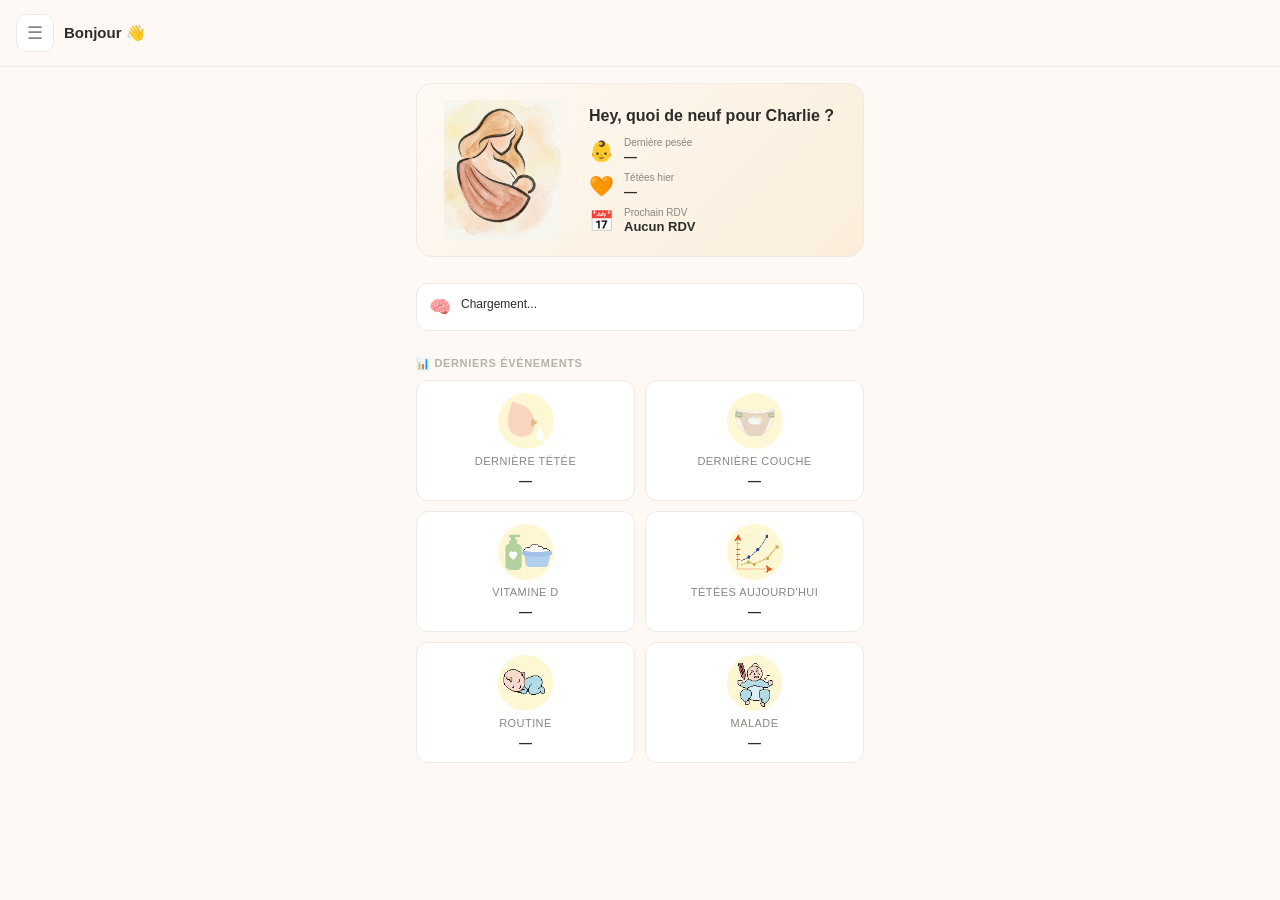
==== index.html @ cfc2ee83 "Initial commit" ====
<!DOCTYPE html>
<html lang="fr">
<head>
<meta charset="UTF-8">
<meta name="viewport" content="width=device-width, initial-scale=1.0, viewport-fit=cover">
<meta name="apple-mobile-web-app-capable" content="yes">
<meta name="mobile-web-app-capable" content="yes">
<meta name="theme-color" content="#FFF9F5">
<link rel="manifest" href="manifest.json">
<title>Charlie</title>
<style>
* { box-sizing: border-box; margin: 0; padding: 0; -webkit-tap-highlight-color: transparent; }
body { font-family: -apple-system, BlinkMacSystemFont, "Segoe UI", sans-serif; background: #FFF9F5; min-height: 100vh; }

/* ── SYNC BANNER ── */
.sync-banner {
  display: none; align-items: center; justify-content: center; gap: 8px;
  padding: 8px 16px; font-size: 12px; font-weight: 500;
  background: #EBF5E6; color: #2D5E1E; border-bottom: 1px solid #C5E0BC;
}
.sync-banner.show { display: flex; }
.sync-banner.error { background: #FEF0E6; color: #7D3A08; border-color: #F4A261; }
.sync-dot { width: 8px; height: 8px; border-radius: 50%; background: #5DCAA5; }
.sync-dot.error { background: #F4A261; }
@keyframes pulse { 0%,100%{opacity:1} 50%{opacity:.4} }
.sync-dot.syncing { animation: pulse 1s infinite; }

/* ── LAYOUT ── */
.app-shell { display: flex; min-height: 100vh; position: relative; }
.overlay { display: none; position: fixed; inset: 0; background: rgba(0,0,0,0.22); z-index: 40; }
.overlay.open { display: block; }

/* ── SIDEBAR ── */
.sidebar {
  position: fixed; top: 0; left: 0; bottom: 0; width: 220px;
  background: #fff; border-right: 1px solid #EDE9E3;
  z-index: 50; transform: translateX(-100%);
  transition: transform 0.26s cubic-bezier(.4,0,.2,1);
  display: flex; flex-direction: column;
}
.sidebar.open { transform: translateX(0); }
.sidebar-header { padding: 28px 18px 18px; border-bottom: 1px solid #EDE9E3; }
.baby-row { display: flex; align-items: center; gap: 12px; }
.baby-avatar { width: 46px; height: 46px; border-radius: 50%; overflow: hidden; background: #FAEEDA; flex-shrink: 0; }
.baby-avatar img { width: 100%; height: 100%; object-fit: cover; }
.baby-name { font-size: 17px; font-weight: 700; color: #2C2C2A; }
.baby-age  { font-size: 12px; color: #888780; margin-top: 2px; }
.nav-list { list-style: none; padding: 12px 8px; flex: 1; display: flex; flex-direction: column; gap: 2px; }
.nav-item {
  display: flex; align-items: center; gap: 10px;
  padding: 10px 12px; border-radius: 10px; cursor: pointer;
  font-size: 14px; color: #888780; transition: background 0.15s; user-select: none;
}
.nav-item:hover { background: #FFF4EE; }
.nav-item.active { background: #FAEEDA; color: #633806; font-weight: 600; }
.sidebar-footer { padding: 12px 8px; border-top: 1px solid #EDE9E3; }

/* ── MAIN ── */
.main { flex: 1; display: flex; flex-direction: column; min-width: 0; }
.topbar {
  display: flex; align-items: center; gap: 10px; padding: 14px 16px;
  background: #FFF9F5; border-bottom: 1px solid #EDE9E3;
  position: sticky; top: 0; z-index: 10;
}
.menu-btn {
  width: 38px; height: 38px; border-radius: 10px; border: 1px solid #EDE9E3;
  background: #fff; display: flex; align-items: center; justify-content: center;
  cursor: pointer; font-size: 18px; color: #888780; flex-shrink: 0;
}
.topbar-title { font-size: 15px; font-weight: 600; color: #2C2C2A; }
.topbar-right { margin-left: auto; font-size: 12px; color: #888780; }

/* ── PAGES ── */
.page { display: none; }
.page.active { display: block; }
.module-content { padding: 16px; max-width: 480px; margin: 0 auto; display: flex; flex-direction: column; gap: 14px; }

/* ── ACCUEIL ── */
.home-hero {
  background: #fff; border: 1px solid #EDE9E3; border-radius: 20px;
  overflow: hidden; height: 180px; position: relative;
}
.home-hero img { width: 100%; height: 100%; object-fit: cover; object-position: top; }
.hero-overlay {
  position: absolute; inset: 0;
  background: linear-gradient(to top, rgba(255,249,245,0.85) 0%, transparent 60%);
  display: flex; align-items: flex-end; padding: 16px;
}
.hero-text h2 { font-size: 18px; font-weight: 700; color: #2C2C2A; }
.hero-text p  { font-size: 12px; color: #888780; margin-top: 2px; }
.section-label { font-size: 11px; font-weight: 600; text-transform: uppercase; letter-spacing: 0.06em; color: #B4B2A9; margin-bottom: 10px; }
.quick-grid { display: grid; grid-template-columns: repeat(2,1fr); gap: 10px; }
.quick-card {
  background: #fff; border: 1px solid #EDE9E3; border-radius: 14px;
  padding: 14px 12px; cursor: pointer; transition: background 0.15s;
  display: flex; align-items: center; gap: 10px;
}
.quick-card:hover { background: #FFF4EE; }
.qc-icon { font-size: 28px; flex-shrink: 0; }
.qc-label { font-size: 11px; color: #888780; }
.qc-value { font-size: 14px; font-weight: 600; color: #2C2C2A; margin-top: 2px; }
.action-grid { display: grid; grid-template-columns: repeat(2,1fr); gap: 10px; }
.action-btn {
  background: #fff; border: 1px solid #EDE9E3; border-radius: 14px;
  padding: 16px 12px; display: flex; flex-direction: column; align-items: center;
  gap: 8px; cursor: pointer; transition: background 0.15s; font-size: 28px;
}
.action-btn:hover { background: #FFF4EE; }
.action-btn span { font-size: 13px; font-weight: 600; color: #2C2C2A; }

/* ── ACCUEIL / HOME HERO V2 ── */
.home-hero-v2 {
  display: grid;
  grid-template-columns: 140px 1fr;
  gap: 16px;
  align-items: center;
  background: linear-gradient(135deg, #FFF9F5 0%, #FAEEDA 100%);
  border: 1px solid #EDE9E3;
  border-radius: 16px;
  padding: 16px;
  margin-bottom: 12px;
}
.hero-illustration {
  width: 140px;
  height: 140px;
  display: flex;
  align-items: center;
  justify-content: center;
}
.home-image {
  width: 100%;
  height: 100%;
  object-fit: contain;
}
.hero-content-v2 {
  display: flex;
  flex-direction: column;
  gap: 8px;
}
.hero-greeting-v2 {
  font-size: 16px;
  font-weight: 700;
  color: #2C2C2A;
  line-height: 1.2;
  margin-bottom: 4px;
}
.hero-info {
  display: flex;
  gap: 10px;
  align-items: flex-start;
}
.info-emoji {
  font-size: 20px;
  flex-shrink: 0;
  margin-top: 2px;
}
.info-text {
  display: flex;
  flex-direction: column;
  gap: 1px;
}
.info-label {
  font-size: 10px;
  color: #888780;
  font-weight: 500;
}
.info-value {
  font-size: 13px;
  font-weight: 600;
  color: #2C2C2A;
}

.dev-phrase {
  background: #fff;
  border: 1px solid #EDE9E3;
  border-radius: 12px;
  padding: 12px;
  margin-bottom: 12px;
  display: flex;
  gap: 10px;
}
.dev-emoji {
  font-size: 18px;
  flex-shrink: 0;
}
.dev-text {
  font-size: 12px;
  color: #2C2C2A;
  line-height: 1.4;
}

.last-events-section {
  margin-bottom: 8px;
}
.last-events-grid {
  display: grid;
  grid-template-columns: repeat(2, 1fr);
  gap: 10px;
  margin-top: 8px;
}
.event-card {
  background: #fff;
  border: 1px solid #EDE9E3;
  border-radius: 12px;
  padding: 12px;
  text-align: center;
  display: flex;
  flex-direction: column;
  gap: 6px;
  align-items: center;
  cursor: pointer;
  transition: all 0.2s;
}
.event-card:hover {
  background: #FFF4EE;
  border-color: #EF9F27;
  box-shadow: 0 2px 8px rgba(239, 159, 39, 0.15);
}
.event-card:active {
  transform: scale(0.98);
}
.event-icon-img {
  width: 56px;
  height: 56px;
  object-fit: contain;
}
.event-label {
  font-size: 11px;
  color: #888780;
  font-weight: 500;
  text-transform: uppercase;
  letter-spacing: 0.04em;
}
.event-value {
  font-size: 13px;
  font-weight: 600;
  color: #2C2C2A;
}

/* ── ACCUEIL / ANCIENS STYLES ── */
.breast-section {
  background: #fff; border: 1px solid #EDE9E3; border-radius: 16px;
  padding: 16px 10px; display: flex; align-items: center; gap: 4px;
}
.side-panel { flex: 1; display: flex; flex-direction: column; align-items: center; gap: 8px; }
.side-label { font-size: 11px; color: #888780; font-weight: 600; text-transform: uppercase; letter-spacing: 0.05em; }
.chrono-display { font-size: 26px; font-weight: 600; color: #2C2C2A; font-variant-numeric: tabular-nums; }
.chrono-display.running { color: #BA7517; }
.chrono-stats {
  font-size: 10px; color: #888780; text-align: center; margin-top: 4px; line-height: 1.4;
  min-height: 28px; display: flex; flex-direction: column; justify-content: center;
}
.stat-active { font-weight: 600; color: #2C2C2A; }
.stat-pauses { font-size: 9px; margin-top: 1px; }
.chrono-btn {
  width: 50px; height: 50px; border-radius: 50%; border: 1px solid #EDE9E3;
  background: #fff; display: flex; align-items: center; justify-content: center;
  cursor: pointer; transition: all 0.15s; font-size: 20px;
}
.chrono-btn:hover { background: #FFF4EE; }
.chrono-btn:active { transform: scale(0.93); }
.chrono-btn.running { background: #FAEEDA; border-color: #EF9F27; }
.chrono-btn.paused { background: #F5F4F2; border-color: #888780; }
.pause-btn {
  width: 38px; height: 38px; border-radius: 50%; border: 1px solid #EDE9E3;
  background: #fff; display: flex; align-items: center; justify-content: center;
  cursor: pointer; transition: all 0.15s; font-size: 16px; flex-shrink: 0;
}
.pause-btn:hover { background: #FFF4EE; }
.pause-btn:active { transform: scale(0.93); }
.pause-btn.paused { background: #F5F4F2; border-color: #888780; color: #888780; }
.last-feed { font-size: 11px; color: #888780; text-align: center; min-height: 15px; }
.breast-svg-wrap { flex-shrink: 0; width: 120px; height: 120px; }
.breast-svg-wrap svg { width: 120px; height: 120px; }

/* ── COUCHES ── */
.diaper-section {
  background: #fff; border: 1px solid #EDE9E3; border-radius: 16px;
  padding: 24px 16px; display: flex; align-items: center; justify-content: center;
  min-height: 180px; margin-bottom: 18px;
}
.diaper-img { 
  width: 140px; 
  height: 140px; 
  object-fit: contain; 
  transition: opacity 0.3s ease;
}
.diaper-img.changing { opacity: 0.6; }
.diaper-buttons { display: grid; grid-template-columns: repeat(3, 1fr); gap: 10px; margin-bottom: 14px; }
.diaper-btn {
  background: #fff; border: 1px solid #EDE9E3; border-radius: 14px;
  padding: 16px 12px; display: flex; flex-direction: column; align-items: center;
  gap: 8px; cursor: pointer; transition: all 0.2s; font-size: 28px; font-weight: 600;
}
.diaper-btn:hover { background: #FFF4EE; }
.diaper-btn:active { transform: scale(0.94); }
.diaper-btn span { font-size: 12px; font-weight: 500; color: #888780; display: block; }
.diaper-btn.active { background: #FAEEDA; border-color: #EF9F27; box-shadow: 0 2px 8px rgba(239, 159, 39, 0.2); }

.counters { 
  display: grid; grid-template-columns: repeat(3, 1fr); gap: 12px; margin-bottom: 20px;
}
.counter-card { 
  background: linear-gradient(135deg, #fff 0%, #FFF9F5 100%);
  border: 2px solid #EDE9E3; border-radius: 16px; 
  padding: 16px 10px; text-align: center; 
  transition: all 0.2s;
}
.counter-card:hover { border-color: #EF9F27; box-shadow: 0 4px 12px rgba(239, 159, 39, 0.1); }
.counter-icon-lg { font-size: 32px; margin-bottom: 8px; }
.counter-value { font-size: 32px; font-weight: 800; color: #2C2C2A; line-height: 1; }
.counter-label { font-size: 11px; color: #888780; margin-top: 6px; font-weight: 600; letter-spacing: 0.04em; }

.action-buttons { 
  display: grid; grid-template-columns: repeat(3, 1fr); gap: 14px; margin-bottom: 20px;
}
.action-btn-couche {
  background: #fff; border: 2px solid #EDE9E3; border-radius: 20px;
  padding: 24px 12px; display: flex; flex-direction: column; align-items: center;
  gap: 10px; cursor: pointer; transition: all 0.2s; user-select: none;
  box-shadow: 0 2px 8px rgba(0, 0, 0, 0.04);
}
.action-btn-couche:hover { 
  border-color: #EF9F27; 
  box-shadow: 0 8px 20px rgba(239, 159, 39, 0.15);
  transform: translateY(-2px);
}
.action-btn-couche:active { transform: scale(0.96); }
.couche-img { width: 56px; height: 56px; object-fit: contain; }
.btn-label { font-size: 14px; font-weight: 700; color: #2C2C2A; }
.btn-sub   { font-size: 10px; color: #888780; margin-top: 2px; }

@keyframes tapFlash { 0%{transform:scale(0.94)} 50%{transform:scale(1.04)} 100%{transform:scale(1)} }
.tapped { animation: tapFlash 0.25s ease; }

/* ── SOINS ── */
.shortcuts { display: flex; flex-direction: column; gap: 8px; }
.shortcut-card {
  background: #fff; border: 1px solid #EDE9E3; border-radius: 14px;
  padding: 14px 16px; display: flex; align-items: center; gap: 14px;
  transition: all 0.15s;
}
.shortcut-card:hover { background: #FFF9F5; }
.shortcut-card.vitd { border-left: 3px solid #F5CB5C; }
.shortcut-card.doli { border-left: 3px solid #F4A261; }
.shortcut-card.bain { border-left: 3px solid #74C2E1; }
.sc-icon { font-size: 26px; flex-shrink: 0; width: 36px; text-align: center; }
.sc-body { flex: 1; }
.sc-name   { font-size: 14px; font-weight: 600; color: #2C2C2A; }
.sc-detail { font-size: 12px; color: #888780; margin-top: 2px; }
.sc-last   { font-size: 11px; color: #B4B2A9; margin-top: 3px; }
.sc-action {
  padding: 8px 14px; border-radius: 8px; border: 1px solid #EDE9E3;
  font-size: 13px; font-weight: 600; cursor: pointer; white-space: nowrap; flex-shrink: 0;
}
.sc-action.vitd { background: #FEF9E7; border-color: #F5CB5C; color: #7D6008; }
.sc-action.doli { background: #FEF0E6; border-color: #F4A261; color: #7D3A08; }
.sc-action.bain { background: #E8F6FC; border-color: #74C2E1; color: #0A5873; }

/* ── DIAGRAMMES ── */
.period-selector { display: flex; gap: 6px; background: #F0EDE8; border-radius: 10px; padding: 4px; }
.period-btn {
  flex: 1; padding: 7px; border-radius: 7px; border: none;
  background: transparent; font-size: 12px; font-weight: 500; color: #888780; cursor: pointer;
}
.period-btn.active { background: #fff; color: #2C2C2A; font-weight: 600; box-shadow: 0 1px 3px rgba(0,0,0,0.08); }
.chart-card { background: #fff; border: 1px solid #EDE9E3; border-radius: 16px; padding: 16px; display: flex; flex-direction: column; gap: 12px; }
.chart-header { display: flex; align-items: center; justify-content: space-between; }
.chart-title  { font-size: 14px; font-weight: 600; color: #2C2C2A; }
.chart-legend { display: flex; gap: 10px; }
.legend-item  { display: flex; align-items: center; gap: 4px; font-size: 11px; color: #888780; }
.legend-dot   { width: 8px; height: 8px; border-radius: 50%; }
.chart-stats  { display: flex; gap: 10px; flex-wrap: wrap; }
.stat-pill { background: #F5F4F2; border-radius: 8px; padding: 6px 10px; font-size: 11px; color: #888780; display: flex; flex-direction: column; align-items: center; }
.stat-pill strong { font-size: 16px; font-weight: 700; color: #2C2C2A; line-height: 1.2; }
.chart-svg-wrap { width: 100%; overflow: hidden; border-radius: 8px; }
.chart-svg-wrap svg { width: 100%; display: block; }
.weight-form { display: flex; gap: 8px; align-items: flex-end; padding-top: 4px; border-top: 1px solid #EDE9E3; }
.wf-group { display: flex; flex-direction: column; gap: 3px; flex: 1; }
.wf-group label { font-size: 11px; color: #888780; font-weight: 500; }
.empty-chart { text-align: center; padding: 30px 20px; color: #B4B2A9; font-size: 13px; }

/* ── FORMULAIRES COMMUNS ── */
.save-row { display: flex; gap: 8px; }
.btn-save {
  flex: 1; padding: 13px; border-radius: 10px; border: 1px solid #EF9F27;
  background: #FAEEDA; color: #633806; font-size: 14px; font-weight: 600; cursor: pointer;
}
.btn-save:hover { background: #FAC775; }
.btn-save:disabled { background: #F5F4F2; border-color: #EDE9E3; color: #B4B2A9; cursor: default; }
.btn-secondary {
  padding: 13px 15px; border-radius: 10px; border: 1px solid #EDE9E3;
  background: #fff; color: #888780; font-size: 13px; cursor: pointer; white-space: nowrap;
}
.btn-secondary:hover { background: #FFF4EE; }
.btn-save {
  padding: 13px 15px; border-radius: 10px; border: none;
  background: #EF9F27; color: #fff; font-size: 13px; font-weight: 600; cursor: pointer; white-space: nowrap;
}
.btn-save:hover { background: #BA7517; }
.save-row { display: flex; gap: 10px; }
.save-row .btn-save { flex: 1; }
.manual-form { background: #fff; border: 1px solid #EDE9E3; border-radius: 14px; padding: 14px; display: none; flex-direction: column; gap: 12px; }
.manual-form.open { display: flex; }
.form-title { font-size: 13px; font-weight: 600; color: #444441; }
.form-label { font-size: 11px; color: #888780; margin-bottom: 3px; font-weight: 500; }
.form-row   { display: grid; grid-template-columns: 1fr 1fr; gap: 8px; }
.form-group { display: flex; flex-direction: column; }
input[type="text"], input[type="time"], input[type="number"], input[type="date"], select {
  padding: 9px 10px; border-radius: 8px; border: 1px solid #EDE9E3;
  font-size: 14px; background: #fff; color: #2C2C2A; width: 100%;
}
.btn-add {
  padding: 10px 14px; border-radius: 8px; border: 1px solid #EF9F27;
  background: #FAEEDA; color: #633806; font-size: 13px; font-weight: 600;
  cursor: pointer; display: flex; align-items: center; justify-content: center;
}
.btn-add:hover { background: #FAC775; }
.btn-add-green {
  padding: 10px 14px; border-radius: 8px; border: 1px solid #7EB86A;
  background: #EBF5E6; color: #2D5E1E; font-size: 13px; font-weight: 600;
  cursor: pointer; white-space: nowrap;
}
.btn-add-green:hover { background: #D4EDCC; }
.btn-dashed {
  padding: 13px; border-radius: 10px; border: 1px dashed #C8C5BC;
  background: transparent; color: #888780; font-size: 13px; cursor: pointer;
  text-align: center; width: 100%;
}
.btn-dashed:hover { background: #fff; }
.type-toggle { display: flex; gap: 0; background: #F0EDE8; border-radius: 9px; padding: 3px; }
.type-btn {
  flex: 1; padding: 8px; border-radius: 7px; border: none;
  background: transparent; font-size: 13px; font-weight: 500; color: #888780; cursor: pointer;
}
.type-btn.active { background: #fff; color: #2C2C2A; font-weight: 600; box-shadow: 0 1px 3px rgba(0,0,0,0.08); }
.fields-tetee, .fields-biberon { display: flex; flex-direction: column; gap: 10px; }
.fields-biberon { display: none; }
.fields-biberon.open { display: flex; }
.fields-tetee.open { display: flex; }
.type-pills { display: flex; gap: 6px; flex-wrap: wrap; }
.pill { padding: 6px 12px; border-radius: 20px; border: 1px solid #EDE9E3; font-size: 12px; font-weight: 500; color: #888780; cursor: pointer; background: #fff; }
.pill.selected { background: #FAEEDA; border-color: #EF9F27; color: #633806; }
.history-list { display: flex; flex-direction: column; gap: 6px; }
.history-item { background: #fff; border: 1px solid #EDE9E3; border-radius: 10px; padding: 10px 12px; display: flex; align-items: center; gap: 10px; }
.hi-dot  { width: 10px; height: 10px; border-radius: 50%; flex-shrink: 0; }
.hi-body { flex: 1; }
.hi-times    { font-size: 13px; font-weight: 600; color: #2C2C2A; }
.hi-meta     { font-size: 11px; color: #888780; margin-top: 2px; }
.hi-duration { font-size: 13px; font-weight: 500; color: #888780; white-space: nowrap; }
.hi-delete   { background: none; border: none; cursor: pointer; padding: 4px; color: #B4B2A9; font-size: 16px; }
.hi-delete:hover { color: #E24B4A; }
.hi-edit     { background: none; border: none; cursor: pointer; padding: 4px; color: #B4B2A9; font-size: 15px; }
.hi-edit:hover { color: #EF9F27; }
.badge { font-size: 10px; padding: 1px 5px; border-radius: 4px; margin-left: 4px; font-weight: 400; }
.badge-manuel  { background: #F1EFE8; color: #888780; }
.badge-biberon { background: #E8F0FC; color: #1A4E8A; }
.empty-state { text-align: center; padding: 24px; color: #B4B2A9; font-size: 13px; }

/* ── ROUTINE ── */
.routine-header-img { display: flex; justify-content: center; margin-bottom: 2px; }
.routine-header-img img { width: 100px; height: 100px; object-fit: contain; }
.routine-status-text { font-size: 14px; font-weight: 600; color: #2C2C2A; }
.routine-yesterday-line { font-size: 13px; color: #444441; }

/* ── TOAST ── */
.toast {
  position: fixed; bottom: 24px; left: 50%; transform: translateX(-50%) translateY(80px);
  background: #2C2C2A; color: #fff; padding: 10px 20px; border-radius: 20px;
  font-size: 14px; font-weight: 500; transition: transform 0.3s ease;
  pointer-events: none; white-space: nowrap; z-index: 200;
}
.toast.show { transform: translateX(-50%) translateY(0); }
</style>
</head>
<body>

<!-- Bandeau sync -->
<div class="sync-banner" id="sync-banner">
  <div class="sync-dot" id="sync-dot"></div>
  <span id="sync-text">Synchronisation…</span>
</div>

<div class="app-shell">
  <div class="overlay" id="overlay" onclick="closeMenu()"></div>

  <!-- SIDEBAR -->
  <nav class="sidebar" id="sidebar">
    <div class="sidebar-header">
      <div class="baby-row">
        <div class="baby-avatar">
          <img src="[data-uri]" alt="Charlie">
        </div>
        <div>
          <div class="baby-name" id="baby-name-display">Charlie</div>
          <div class="baby-age"  id="baby-age">3 semaines</div>
        </div>
      </div>
    </div>
    <ul class="nav-list">
      <li class="nav-item active" onclick="navigate('home',this)"        data-page="home">        🏠 Accueil</li>
      <li class="nav-item"        onclick="navigate('tetees',this)"      data-page="tetees">      🤱 Tétées</li>
      <li class="nav-item"        onclick="navigate('couches',this)"     data-page="couches">     🩹 Couches</li>
      <li class="nav-item"        onclick="navigate('soins',this)"       data-page="soins">       💊 Soins</li>
      <li class="nav-item"        onclick="navigate('routine',this)"     data-page="routine">     😴 Routine</li>
      <li class="nav-item"        onclick="navigate('malade',this)"      data-page="malade">      🤒 Malade</li>
      <li class="nav-item"        onclick="navigate('diagrammes',this)"  data-page="diagrammes">  📊 Diagrammes</li>
    </ul>
    <div class="sidebar-footer">
      <div class="nav-item" onclick="navigate('reglages',this)" data-page="reglages">⚙️ Réglages</div>
    </div>
  </nav>

  <!-- MAIN -->
  <div class="main">
    <div class="topbar">
      <div class="menu-btn" onclick="toggleMenu()">☰</div>
      <div class="topbar-title" id="topbar-title">Bonjour 👋</div>
      <div class="topbar-right" id="topbar-date"></div>
    </div>

    <!-- ACCUEIL -->
    <div class="page active" id="page-home">
      <div class="module-content">
        
        <!-- HOME HERO - DEUX COLONNES -->
        <div class="home-hero-v2">
          <!-- COLONNE GAUCHE : ILLUSTRATION -->
          <div class="hero-illustration">
            <img src="./images/home.png" alt="Charlie" class="home-image">
          </div>

          <!-- COLONNE DROITE : INFOS -->
          <div class="hero-content-v2">
            <div class="hero-greeting-v2">Hey, quoi de neuf pour Charlie ?</div>
            
            <!-- Dernière pesée -->
            <div class="hero-info">
              <span class="info-emoji">👶</span>
              <div class="info-text">
                <div class="info-label">Dernière pesée</div>
                <div class="info-value" id="home-last-weight">—</div>
              </div>
            </div>

            <!-- Tétées hier -->
            <div class="hero-info">
              <span class="info-emoji">🧡</span>
              <div class="info-text">
                <div class="info-label">Tétées hier</div>
                <div class="info-value" id="home-tetees-hier">—</div>
              </div>
            </div>

            <!-- Prochain RDV -->
            <div class="hero-info">
              <span class="info-emoji">📅</span>
              <div class="info-text">
                <div class="info-label">Prochain RDV</div>
                <div class="info-value" id="home-next-rdv">Aucun RDV</div>
              </div>
            </div>
          </div>
        </div>

        <!-- PHRASE DÉVELOPPEMENT -->
        <div class="dev-phrase">
          <span class="dev-emoji">🧠</span>
          <div class="dev-text" id="home-dev-phrase">Chargement...</div>
        </div>

        <!-- DERNIERS ÉVÉNEMENTS (6 cartes) -->
        <div class="last-events-section">
          <div class="section-label">📊 Derniers événements</div>
          <div class="last-events-grid">
            <div class="event-card" onclick="navigate('tetees',this)">
              <img src="./images/tetee.png" alt="Tétée" class="event-icon-img">
              <div class="event-label">Dernière tétée</div>
              <div class="event-value" id="home-last-tetee">—</div>
            </div>
            <div class="event-card" onclick="navigate('couches',this)">
              <img src="./images/couche.png" alt="Couche" class="event-icon-img">
              <div class="event-label">Dernière couche</div>
              <div class="event-value" id="home-last-couche">—</div>
            </div>
            <div class="event-card" onclick="navigate('soins',this)">
              <img src="./images/soins.png" alt="Soins" class="event-icon-img">
              <div class="event-label">Vitamine D</div>
              <div class="event-value" id="home-last-vitd">—</div>
            </div>
            <div class="event-card" onclick="navigate('diagrammes',this)">
              <img src="./images/diagrammes.png" alt="Stats" class="event-icon-img">
              <div class="event-label">Tétées aujourd'hui</div>
              <div class="event-value" id="home-count-tetee">—</div>
            </div>
            <div class="event-card" onclick="navigate('routine',this)">
              <img src="./images/dodo.png" alt="Routine" class="event-icon-img">
              <div class="event-label">Routine</div>
              <div class="event-value" id="home-routine-status">—</div>
            </div>
            <div class="event-card" onclick="navigate('malade',this)">
              <img src="./images/malade.png" alt="Malade" class="event-icon-img">
              <div class="event-label">Malade</div>
              <div class="event-value" id="home-malade-status">—</div>
            </div>
          </div>
        </div>

      </div>
    </div>

    <!-- TÉTÉES -->
    <div class="page" id="page-tetees">
      <div class="module-content">
        <div class="breast-section">
          <div class="side-panel">
            <div class="side-label">Gauche</div>
            <div class="chrono-display" id="display-g">00:00</div>
            <div class="chrono-stats" id="stats-g">
              <div class="stat-active" id="active-g">00:00</div>
              <div class="stat-pauses" id="pauses-g"></div>
            </div>
            <div style="display: flex; gap: 6px; align-items: center;">
              <button class="chrono-btn" id="btn-g" onclick="toggleChrono('g')"><span id="icon-g">▶</span></button>
            </div>
            <div class="last-feed" id="last-g">—</div>
          </div>
          <div class="breast-svg-wrap">
            <svg xmlns="http://www.w3.org/2000/svg" viewBox="0 0 612 612" aria-hidden="true">
              <g id="sein-g">
                <path id="sg-body"   d="M279.04,109.63c15.71,27.4,31.22,61.2,17.63,92.62-17.76,39.08-72.76,54.22-111.7,42.25-64.77-20.38-75.26-95.26-30.97-142.03,8.91-9,3.71-23.09-1.28-32.99-2.04-4.03-4.45-7.89-7.03-11.64,7.4,8.52,14.43,18.59,16.4,30.14.76,4.85.18,10.14-2.4,14.48-1.22,2.07-2.84,3.78-4.22,5.7-12.06,15.67-19.82,34.85-20.13,54.66-.96,44.95,34.24,75.78,78.01,75.88,28.91-.04,63.05-12.4,76.8-39.48,14.05-29.17.55-61.85-11.11-89.59h0Z" fill="#1d1d1b"/>
                <path id="sg-areole" d="M211.37,173.53c-6.09.32-13.92.06-17.59,4.89-2.77,4.17-2.5,10.43-.15,14.76,2.25,4.17,7.45,6.79,12.08,5.07,5.93-2.14,9.25-8.6,11.96-14.45.55,3.67.44,7.49-.75,11.33-4.26,13.75-20.7,16.94-30.04,5.82-5.08-6.21-6-15.14-2.8-22.42,5.12-11.49,18.12-10.83,27.28-5h0Z" fill="#1d1d1b"/>
                <circle id="sg-nipple" cx="201.3" cy="187" r="5.02" fill="#1d1d1b"/>
              </g>
              <g id="sein-d">
                <path id="sd-body"   d="M330.37,110.8c-11.56,27.62-24.75,59.19-13.21,88.82,14.66,35.32,63.03,49.68,98.14,43.14,35.01-6.49,61.32-33.11,63.8-69.17,1.8-21.51-5.38-43.58-17.92-61.36-5.31-8.09-4.34-18.96-.22-27.28,2.16-4.07,5.24-7.61,8.96-10.15-3.36,2.99-5.99,6.7-7.59,10.78-2.96,7.59-3.06,17.78,1.94,24.31,2.88,3.54,5.58,7.26,8.03,11.14,12.45,19.62,17.58,44.04,13,66.99-11.55,56.39-73.12,78.16-123.73,59.92-26.89-9.06-51.36-30.01-54.28-59.66-3.2-27.98,9.78-53.9,23.07-77.49h0Z" fill="#1d1d1b"/>
                <path id="sd-areole" d="M397.37,173.53c9.16-5.82,22.16-6.49,27.28,5,3.2,7.28,2.28,16.2-2.8,22.42-9.34,11.12-25.78,7.93-30.04-5.82-1.19-3.83-1.3-7.65-.75-11.32,2.71,5.85,6.03,12.31,11.96,14.45,4.63,1.72,9.83-.89,12.08-5.07,2.35-4.33,2.63-10.59-.15-14.76-3.68-4.83-11.49-4.56-17.59-4.89h0Z" fill="#1d1d1b"/>
                <circle id="sd-nipple" cx="407.44" cy="187" r="5.02" fill="#1d1d1b"/>
              </g>
            </svg>
          </div>
          <div class="side-panel">
            <div class="side-label">Droite</div>
            <div class="chrono-display" id="display-d">00:00</div>
            <div class="chrono-stats" id="stats-d">
              <div class="stat-active" id="active-d">00:00</div>
              <div class="stat-pauses" id="pauses-d"></div>
            </div>
            <div style="display: flex; gap: 6px; align-items: center;">
              <button class="chrono-btn" id="btn-d" onclick="toggleChrono('d')"><span id="icon-d">▶</span></button>
            </div>
            <div class="last-feed" id="last-d">—</div>
          </div>
        </div>
        <div class="save-row">
          <button class="btn-save" id="btn-save-tetee" onclick="saveTeteeSession()" disabled>✓ Enregistrer la tétée</button>
          <button class="btn-secondary" onclick="toggleManualTetee()">✎ Manuel</button>
        </div>
        <div class="manual-form" id="manual-form-tetee">
          <div class="form-title" id="manual-form-tetee-title">Saisie manuelle</div>
          <div class="form-group">
            <div class="form-label">Type</div>
            <div class="type-toggle">
              <button class="type-btn active" id="toggle-tetee"   onclick="switchManualType('tetee')">🤱 Tétée</button>
              <button class="type-btn"        id="toggle-biberon" onclick="switchManualType('biberon')">🍼 Biberon</button>
            </div>
          </div>
          
          <div class="fields-tetee open" id="fields-tetee">
            <div class="form-row">
              <div class="form-group">
                <div class="form-label">Sein</div>
                <select id="manual-side-1">
                  <option value="g">Sein gauche</option>
                  <option value="d">Sein droit</option>
                </select>
              </div>
              <div class="form-group"><div class="form-label">Début</div><input type="time" id="manual-start-1"></div>
            </div>
            <div class="form-row">
              <div class="form-group"><div class="form-label">Fin</div><input type="time" id="manual-end-1"></div>
              <div></div> 
            </div>

            <div id="fields-second-breast" style="display: none; border-top: 1px dashed #EF9F27; padding-top: 8px; margin-top: 8px;">
              <div class="form-row">
                <div class="form-group">
                  <div class="form-label">2ème Sein</div>
                  <select id="manual-side-2">
                    <option value="d">Sein droit</option>
                    <option value="g">Sein gauche</option>
                  </select>
                </div>
                <div class="form-group"><div class="form-label">Début</div><input type="time" id="manual-start-2"></div>
              </div>
              <div class="form-row" style="margin-top: 8px;">
                <div class="form-group"><div class="form-label">Fin</div><input type="time" id="manual-end-2"></div>
                <div></div>
              </div>
            </div>

            <div style="display: flex; gap: 8px; margin-top: 12px; width: 100%;">
              <button class="btn-secondary" id="btn-toggle-second" type="button" onclick="window.toggleSecondBreastField()" style="flex: 1; padding: 10px;">＋ Deuxième sein</button>
              <button class="btn-add" onclick="window.addManualTetee()" style="flex: 1; padding: 10px;">✓ Enregistrer la tétée</button>
            </div>
          </div>
          
          <div class="fields-biberon" id="fields-biberon">
            <div class="form-row">
              <div class="form-group">
                <div class="form-label">Quantité (ml)</div>
                <input type="number" id="bib-qty" placeholder="ex: 90" min="10" step="10">
              </div>
              <div class="form-group">
                <div class="form-label">Heure</div>
                <input type="time" id="bib-time">
              </div>
            </div>
            <button class="btn-add" onclick="window.addBiberon()" style="margin-top: 12px; width: 100%;">✓ Enregistrer le biberon</button>
          </div>

        </div> <div>
          <div class="section-label">Historique du jour</div>
          <div class="history-list" id="history-tetees"><div class="empty-state">Aucune tétée enregistrée aujourd'hui</div></div>
        </div>
        <div class="chart-card">
          <div class="form-title">📅 Dernières tétées d'hier</div>
          <div style="font-size:12px;color:#888780;margin-top:2px">Utile juste après minuit pour savoir depuis quand Charlie n'a pas tété</div>
          <div class="history-list" id="history-tetees-yesterday" style="margin-top:8px"></div>
        </div>
      </div>
    </div>
    
    <!-- COUCHES -->
    <div class="page" id="page-couches">
      <div class="module-content">
        
        <!-- DIAPER SECTION INTERACTIVE -->
        <div class="diaper-section">
          <img id="diaper-display" src="about:blank" alt="Couche" class="diaper-img">
        </div>

        <!-- BOUTONS D'ACTION -->
        <div class="diaper-buttons">
          <button class="diaper-btn" id="btn-pipi" onclick="selectCoucheType('pipi',this)">
            💛
            <span>Pipi</span>
          </button>
          <button class="diaper-btn" id="btn-caca" onclick="selectCoucheType('caca',this)">
            💩
            <span>Caca</span>
          </button>
          <button class="diaper-btn" id="btn-both" onclick="selectCoucheType('both',this)">
            🔄
            <span>Les deux</span>
          </button>
        </div>

        <!-- SELLE ANORMALE (visible si caca / les deux) -->
        <div id="couche-abnormal-zone" style="display:none;background:#fff;border:1px solid #EDE9E3;border-radius:12px;padding:10px 12px">
          <label style="display:flex;align-items:center;gap:8px;font-size:13px;color:#444441;cursor:pointer">
            <input type="checkbox" id="couche-abnormal-check" onchange="toggleCoucheAbnormalSelect()">
            Selle anormale ?
          </label>
          <select id="couche-abnormal-type" style="display:none;margin-top:8px">
            <option value="molle">Molle</option>
            <option value="liquide">Liquide / Diarrhée</option>
            <option value="dure">Dure / Constipation</option>
            <option value="sang">Avec sang / mucus</option>
            <option value="autre">Autre couleur</option>
          </select>
        </div>

        <!-- BOUTONS D'ENREGISTREMENT -->
        <div class="save-row">
          <button class="btn-save" id="btn-save-couche" onclick="saveCoucheQuick()" style="display:none;">💾 Enregistrer</button>
          <button class="btn-secondary" onclick="toggleManualCouche()">✎ Manuel</button>
        </div>

        <!-- SAISIE MANUELLE -->
        <div class="manual-form" id="manual-form-couche">
          <div class="form-title">Saisie manuelle</div>
          <div class="form-row">
            <div class="form-group"><div class="form-label">Type</div><select id="manual-couche-type"><option value="pipi">💛 Pipi</option><option value="caca">💩 Caca</option><option value="both">🔄 Les deux</option></select></div>
            <div class="form-group"><div class="form-label">Heure</div><input type="time" id="manual-couche-time"></div>
          </div>
          <div class="form-group">
            <label style="display:flex;align-items:center;gap:8px;font-size:13px;color:#444441;cursor:pointer">
              <input type="checkbox" id="manual-couche-abnormal-check" onchange="toggleManualCoucheAbnormalSelect()">
              Selle anormale ?
            </label>
            <select id="manual-couche-abnormal-type" style="display:none;margin-top:8px">
              <option value="molle">Molle</option>
              <option value="liquide">Liquide / Diarrhée</option>
              <option value="dure">Dure / Constipation</option>
              <option value="sang">Avec sang / mucus</option>
              <option value="autre">Autre couleur</option>
            </select>
          </div>
          <div class="form-row" style="grid-template-columns:1fr auto">
            <div class="form-group"><div class="form-label">Note (optionnel)</div><input type="text" id="manual-couche-note" placeholder="ex: légère rougeur"></div>
            <div class="form-group" style="justify-content:flex-end"><button class="btn-add" onclick="addManualCouche()">＋</button></div>
          </div>
        </div>

        <!-- HISTORIQUE -->
        <div>
          <div class="section-label">Historique du jour</div>
          <div class="history-list" id="history-couches"><div class="empty-state">Aucune couche enregistrée aujourd'hui</div></div>
        </div>

      </div>
    </div>

    <!-- SOINS -->
    <div class="page" id="page-soins">
      <div class="module-content">
        <div>
          <div class="section-label">Raccourcis</div>
          <div class="shortcuts">
            <div class="shortcut-card vitd"><div class="sc-icon">☀️</div><div class="sc-body"><div class="sc-name">Vitamine D</div><div class="sc-detail">Zymad · 1 goutte</div><div class="sc-last" id="last-vitd">Pas encore aujourd'hui</div></div><button class="sc-action vitd" onclick="quickAddSoin('vitd')">Donner</button></div>
            <div class="shortcut-card doli"><div class="sc-icon">🌡️</div><div class="sc-body"><div class="sc-name">Doliprane</div><div class="sc-detail">Paracétamol · 2,5 ml</div><div class="sc-last" id="last-doli">Pas encore aujourd'hui</div></div><button class="sc-action doli" onclick="quickAddSoin('doli')">Donner</button></div>
            <div class="shortcut-card bain"><div class="sc-icon">🛁</div><div class="sc-body"><div class="sc-name">Bain</div><div class="sc-detail">Toilette complète</div><div class="sc-last" id="last-bain">Pas encore aujourd'hui</div></div><button class="sc-action bain" onclick="quickAddSoin('bain')">Enregistrer</button></div>
          </div>
        </div>
        <div>
          <div class="section-label">Autre soin</div>
          <button class="btn-dashed" onclick="toggleAddSoin()">＋ Ajouter un soin ou médicament</button>
          <div class="manual-form" id="add-form-soin" style="margin-top:10px">
            <div class="form-title">Nouveau soin</div>
            <div class="form-group"><div class="form-label">Type</div><div class="type-pills"><div class="pill selected" onclick="selectSoinType(this,'med')" data-type="med">💊 Médicament</div><div class="pill" onclick="selectSoinType(this,'autre')" data-type="autre">✏️ Autre</div></div></div>
            <div class="form-row">
              <div class="form-group"><div class="form-label">Nom</div><input type="text" id="soin-name" placeholder="ex: Smecta"></div>
              <div class="form-group"><div class="form-label">Dose</div><input type="text" id="soin-dose" placeholder="ex: 1 sachet"></div>
            </div>
            <div class="form-row">
              <div class="form-group"><div class="form-label">Heure</div><input type="time" id="soin-time"></div>
              <div class="form-group"><div class="form-label">Note</div><input type="text" id="soin-note" placeholder="optionnel"></div>
            </div>
            <button class="btn-save" style="border-color:#7EB86A;background:#EBF5E6;color:#2D5E1E" onclick="addSoin()">✓ Enregistrer</button>
          </div>
        </div>
        <div>
          <div class="section-label">Historique du jour</div>
          <div class="history-list" id="history-soins"><div class="empty-state">Aucun soin enregistré aujourd'hui</div></div>
        </div>
      </div>
    </div>

    <!-- ROUTINE -->
    <div class="page" id="page-routine">
      <div class="module-content">

        <div class="routine-header-img">
          <img src="./images/dodo.png" alt="Routine">
        </div>

        <!-- RÉVEIL -->
        <div class="chart-card" id="card-leve">
          <div class="form-title">🌅 Réveil</div>
          <div id="leve-input-zone">
            <div class="form-group">
              <div class="form-label">Heure de lévée</div>
              <input type="time" id="routine-leve-time">
            </div>
            <button class="btn-save" style="width:100%;margin-top:10px" onclick="saveLeveHeure()">✓ Enregistrer le réveil</button>
          </div>
          <div id="leve-display-zone" style="display:none">
            <div class="routine-status-text" id="leve-display-text"></div>
            <button class="btn-secondary" style="margin-top:8px" onclick="editLeveHeure()">✎ Modifier</button>
          </div>
        </div>

        <!-- SIESTES -->
        <div class="chart-card">
          <div class="form-title">😴 Siestes</div>
          <div class="form-row">
            <div class="form-group"><div class="form-label">Début</div><input type="time" id="sieste-start"></div>
            <div class="form-group"><div class="form-label">Fin</div><input type="time" id="sieste-end"></div>
          </div>
          <button class="btn-add" style="width:100%" onclick="addSieste()">＋ Ajouter la sieste</button>
          <div style="font-size:12px;color:#888780" id="siestes-total-today"></div>
          <div class="history-list" id="history-siestes"><div class="empty-state">Aucune sieste enregistrée aujourd'hui</div></div>
        </div>

        <!-- COUCHER -->
        <div class="chart-card" id="card-couche">
          <div class="form-title">🌙 Coucher</div>
          <div id="couche-input-zone">
            <div class="form-group">
              <div class="form-label">Heure de coucher</div>
              <input type="time" id="routine-couche-time">
            </div>
            <button class="btn-save" style="width:100%;margin-top:10px" onclick="saveCoucheHeure()">✓ Enregistrer le coucher</button>
          </div>
          <div id="couche-display-zone" style="display:none">
            <div class="routine-status-text" id="couche-display-text"></div>
            <button class="btn-secondary" style="margin-top:8px" onclick="editCoucheHeure()">✎ Modifier</button>
          </div>
        </div>

        <!-- HISTORIQUE DE LA VEILLE -->
        <div class="chart-card">
          <div class="form-title">📅 Hier</div>
          <div id="routine-yesterday" style="display:flex;flex-direction:column;gap:6px"></div>
        </div>

      </div>
    </div>

    <!-- MALADE -->
    <div class="page" id="page-malade">
      <div class="module-content">
        <div class="routine-header-img">
          <img src="./images/malade.png" alt="Malade">
        </div>

        <!-- VOMISSEMENTS -->
        <div class="chart-card">
          <div class="form-title">🤮 Vomissements / Renvois</div>
          <div class="form-row">
            <div class="form-group"><div class="form-label">Heure</div><input type="time" id="vomi-time"></div>
            <div class="form-group"><div class="form-label">Note (optionnel)</div><input type="text" id="vomi-note" placeholder="ex: après le biberon"></div>
          </div>
          <button class="btn-add" style="width:100%" onclick="addVomi()">＋ Ajouter un renvoi</button>
          <div class="history-list" id="history-vomis"></div>
          <button class="btn-secondary" style="width:100%" onclick="toggleHistoryRange('vomis')" id="btn-more-vomis">Afficher plus (7 jours)</button>
        </div>

        <!-- TEMPÉRATURE -->
        <div class="chart-card">
          <div class="form-title">🌡️ Température</div>
          <div class="form-row">
            <div class="form-group"><div class="form-label">Température (°C)</div><input type="number" id="temp-val" placeholder="ex: 37.5" min="30" max="43" step="0.1"></div>
            <div class="form-group"><div class="form-label">Heure</div><input type="time" id="temp-time"></div>
          </div>
          <button class="btn-add" style="width:100%" onclick="addTemperature()">＋ Ajouter une mesure</button>
          <div class="history-list" id="history-temperatures"></div>
          <button class="btn-secondary" style="width:100%" onclick="toggleHistoryRange('temperatures')" id="btn-more-temperatures">Afficher plus (7 jours)</button>
        </div>

        <!-- SELLES ANORMALES -->
        <div class="chart-card">
          <div class="form-title">💩 Selles anormales</div>
          <div class="form-row">
            <div class="form-group">
              <div class="form-label">Type</div>
              <select id="selle-type">
                <option value="molle">Molle</option>
                <option value="liquide">Liquide / Diarrhée</option>
                <option value="dure">Dure / Constipation</option>
                <option value="sang">Avec sang / mucus</option>
                <option value="autre">Autre couleur</option>
              </select>
            </div>
            <div class="form-group"><div class="form-label">Heure</div><input type="time" id="selle-time"></div>
          </div>
          <div class="form-group"><div class="form-label">Note (optionnel)</div><input type="text" id="selle-note" placeholder="ex: verdâtre"></div>
          <button class="btn-add" style="width:100%" onclick="addSelle()">＋ Ajouter</button>
          <div class="history-list" id="history-selles"></div>
          <button class="btn-secondary" style="width:100%" onclick="toggleHistoryRange('selles')" id="btn-more-selles">Afficher plus (7 jours)</button>
        </div>

        <!-- BILAN DU JOUR (QUESTIONNAIRE) -->
        <div class="chart-card">
          <div class="form-title">📋 Bilan du jour</div>

          <div id="bilan-summary-zone" style="display:none">
            <div class="routine-status-text" id="bilan-summary-text"></div>
            <button class="btn-secondary" style="margin-top:8px" onclick="openBilanForm()">✎ Modifier le bilan</button>
          </div>

          <div id="bilan-form-zone" style="display:flex;flex-direction:column;gap:12px">

            <div class="form-group">
              <div class="form-label">1. Humeur / comportement global</div>
              <div class="type-pills">
                <div class="pill" data-group="humeur" onclick="selectBilanOption(this,'humeur','forme')">En forme</div>
                <div class="pill" data-group="humeur" onclick="selectBilanOption(this,'humeur','calme')">Calme</div>
                <div class="pill" data-group="humeur" onclick="selectBilanOption(this,'humeur','grognon')">Grognon</div>
                <div class="pill" data-group="humeur" onclick="selectBilanOption(this,'humeur','agite')">Très agité</div>
                <div class="pill" data-group="humeur" onclick="selectBilanOption(this,'humeur','lethargique')">Léthargique (mou)</div>
              </div>
            </div>

            <div class="form-group">
              <div class="form-label">2. Éveil / énergie</div>
              <div class="type-pills">
                <div class="pill" data-group="eveil" onclick="selectBilanOption(this,'eveil','normal')">Normal</div>
                <div class="pill" data-group="eveil" onclick="selectBilanOption(this,'eveil','fatigue')">Un peu fatigué</div>
                <div class="pill" data-group="eveil" onclick="selectBilanOption(this,'eveil','distant')">Éveillé mais distant</div>
                <div class="pill" data-group="eveil" onclick="selectBilanOption(this,'eveil','somnolent')">Très somnolent</div>
              </div>
            </div>

            <div class="form-group">
              <div class="form-label">3. Qualité des pleurs</div>
              <div class="type-pills">
                <div class="pill" data-group="pleurs" onclick="selectBilanOption(this,'pleurs','habituels')">Pleurs habituels</div>
                <div class="pill" data-group="pleurs" onclick="selectBilanOption(this,'pleurs','plus')">Plus que d'habitude</div>
                <div class="pill" data-group="pleurs" onclick="selectBilanOption(this,'pleurs','inconsolable')">Inconsolable</div>
                <div class="pill" data-group="pleurs" onclick="selectBilanOption(this,'pleurs','aucun')">Pas de pleurs</div>
              </div>
            </div>

            <div class="form-group">
              <div class="form-label">4. Appétit du jour</div>
              <div class="type-pills">
                <div class="pill" data-group="appetit" onclick="selectBilanOption(this,'appetit','normal')">Normal</div>
                <div class="pill" data-group="appetit" onclick="selectBilanOption(this,'appetit','diminue')">Diminué</div>
                <div class="pill" data-group="appetit" onclick="selectBilanOption(this,'appetit','refus')">Refus catégorique</div>
                <div class="pill" data-group="appetit" onclick="selectBilanOption(this,'appetit','augmente')">Augmenté</div>
              </div>
            </div>

            <div class="form-group">
              <div class="form-label">5. Comportement pendant les repas</div>
              <div class="type-pills">
                <div class="pill" data-group="repas" onclick="selectBilanOption(this,'repas','serein')">Serein</div>
                <div class="pill" data-group="repas" onclick="selectBilanOption(this,'repas','tord')">Se tord de douleur</div>
                <div class="pill" data-group="repas" onclick="selectBilanOption(this,'repas','enerve')">S'énerve sur le sein/biberon</div>
                <div class="pill" data-group="repas" onclick="selectBilanOption(this,'repas','refuse_apres')">Refuse après quelques gorgées</div>
              </div>
            </div>

            <div class="form-group">
              <div class="form-label">6. Bébé a-t-il semblé avoir mal quelque part ?</div>
              <div class="type-pills">
                <div class="pill" data-group="douleur" onclick="selectBilanOption(this,'douleur','non')">Non</div>
                <div class="pill" data-group="douleur" onclick="selectBilanOption(this,'douleur','ventre')">Ventre (gaz, coliques)</div>
                <div class="pill" data-group="douleur" onclick="selectBilanOption(this,'douleur','dents')">Dents</div>
                <div class="pill" data-group="douleur" onclick="selectBilanOption(this,'douleur','autre')">Autre / ne sait pas</div>
              </div>
            </div>

            <div class="form-group">
              <div class="form-label">7. État de sa peau</div>
              <div class="type-pills">
                <div class="pill" data-group="peau" onclick="selectBilanOption(this,'peau','normale')">Normale</div>
                <div class="pill" data-group="peau" onclick="selectBilanOption(this,'peau','boutons')">Boutons/Plaques</div>
                <div class="pill" data-group="peau" onclick="selectBilanOption(this,'peau','fesses')">Fesses très rouges</div>
                <div class="pill" data-group="peau" onclick="selectBilanOption(this,'peau','seche')">Peau très sèche</div>
              </div>
            </div>

            <div class="form-group">
              <div class="form-label">8. Respiration / voies aériennes</div>
              <div class="type-pills">
                <div class="pill" data-group="respiration" onclick="selectBilanOption(this,'respiration','ras')">RAS</div>
                <div class="pill" data-group="respiration" onclick="selectBilanOption(this,'respiration','nez')">Nez bouché/qui coule</div>
                <div class="pill" data-group="respiration" onclick="selectBilanOption(this,'respiration','toux')">Toux grasse/sèche</div>
                <div class="pill" data-group="respiration" onclick="selectBilanOption(this,'respiration','rapide')">Respiration rapide/sifflante</div>
              </div>
            </div>

            <div class="form-group">
              <div class="form-label">9. Traitement reçu aujourd'hui</div>
              <div class="type-pills">
                <div class="pill" data-group="traitement" onclick="selectBilanOption(this,'traitement','non')">Non</div>
                <div class="pill" data-group="traitement" onclick="selectBilanOption(this,'traitement','doliprane')">Doliprane</div>
                <div class="pill" data-group="traitement" onclick="selectBilanOption(this,'traitement','vitamines')">Vitamines habituelles</div>
                <div class="pill" data-group="traitement" onclick="selectBilanOption(this,'traitement','autre')">Autre traitement</div>
              </div>
            </div>

            <div class="form-group">
              <div class="form-label">10. Commentaire libre pour le pédiatre</div>
              <input type="text" id="bilan-commentaire" placeholder="ex: A fait ses vaccins hier">
            </div>

            <button class="btn-save" style="width:100%" onclick="saveBilan()">✓ Enregistrer le bilan</button>
          </div>

          <div class="history-list" id="history-bilans" style="margin-top:10px"></div>
          <button class="btn-secondary" style="width:100%" onclick="toggleHistoryRange('bilans')" id="btn-more-bilans">Afficher plus (7 jours)</button>
        </div>

      </div>
    </div>

    <!-- DIAGRAMMES -->
    <div class="page" id="page-diagrammes">
      <div class="module-content">
        <div class="period-selector">
          <button class="period-btn active" onclick="setPeriod(7,this)">7 jours</button>
          <button class="period-btn"        onclick="setPeriod(30,this)">30 jours</button>
          <button class="period-btn"        onclick="setPeriod(0,this)">Tout</button>
        </div>
        <div class="chart-card">
          <div class="chart-header"><div class="chart-title">🤱 Tétées</div><div class="chart-legend"><div class="legend-item"><div class="legend-dot" style="background:#EF9F27"></div>Nombre</div><div class="legend-item"><div class="legend-dot" style="background:#F4D190"></div>Durée</div></div></div>
          <div class="chart-stats" id="stats-tetees"></div><div class="chart-svg-wrap" id="chart-tetees"></div>
        </div>
        <div class="chart-card">
          <div class="chart-header"><div class="chart-title">🩹 Couches</div><div class="chart-legend"><div class="legend-item"><div class="legend-dot" style="background:#F5CB5C"></div>Pipi</div><div class="legend-item"><div class="legend-dot" style="background:#C8864A"></div>Caca</div></div></div>
          <div class="chart-stats" id="stats-couches"></div><div class="chart-svg-wrap" id="chart-couches"></div>
        </div>
        <div class="chart-card">
          <div class="chart-header"><div class="chart-title">⚖️ Poids</div></div>
          <div class="chart-stats" id="stats-poids"></div><div class="chart-svg-wrap" id="chart-poids"></div>
          <div class="weight-form">
            <div class="wf-group"><label>Poids (g)</label><input type="number" id="weight-val" placeholder="ex: 3850" min="500" max="20000" step="10"></div>
            <div class="wf-group"><label>Date</label><input type="date" id="weight-date"></div>
            <button class="btn-add-green" onclick="addWeight()">＋</button>
          </div>
        </div>
        <div class="chart-card">
          <div class="chart-header"><div class="chart-title">🌅 Heure de lévée</div></div>
          <div class="chart-stats" id="stats-leve"></div><div class="chart-svg-wrap" id="chart-leve"></div>
        </div>
        <div class="chart-card">
          <div class="chart-header"><div class="chart-title">🌙 Heure de coucher</div></div>
          <div class="chart-stats" id="stats-couche"></div><div class="chart-svg-wrap" id="chart-couche"></div>
        </div>
        <div class="chart-card">
          <div class="chart-header"><div class="chart-title">😴 Horaires des siestes</div></div>
          <div class="chart-stats" id="stats-siestes"></div><div class="chart-svg-wrap" id="chart-siestes"></div>
        </div>
      </div>
    </div>

    <!-- RÉGLAGES -->
    <div class="page" id="page-reglages">
      <div class="module-content">
        <div class="chart-card">
          <div class="form-title">👶 Bébé</div>
          <div class="form-group" style="margin-top:10px"><div class="form-label">Prénom</div><input type="text" id="setting-name" placeholder="Charlie" value="Charlie"></div>
          <div class="form-group" style="margin-top:8px"><div class="form-label">Date de naissance</div><input type="date" id="setting-birth"></div>
          <button class="btn-save" style="margin-top:10px" onclick="saveSettings()">✓ Sauvegarder</button>
        </div>
        <div class="chart-card">
          <div class="form-title">📅 Suivi Médical</div>
          <div class="form-group" style="margin-top:10px"><div class="form-label">Prochain RDV - Date</div><input type="date" id="setting-rdv-date"></div>
          <div class="form-group" style="margin-top:8px"><div class="form-label">Prochain RDV - Intitulé</div><input type="text" id="setting-rdv-title" placeholder="ex: PMI, Pédiatre, Dentiste..."></div>
          <button class="btn-save" style="margin-top:10px" onclick="saveRdvSettings()">✓ Sauvegarder</button>
        </div>
        <div class="chart-card">
          <div class="form-title">🔄 Sync & Sauvegarde</div>
          <div style="font-size:13px;color:#888780;margin:8px 0 12px">Les données sont synchronisées en temps réel avec Firebase. Votre femme et vous partagez les mêmes données automatiquement.</div>
          <div style="display:flex;gap:8px;flex-direction:column">
            <button class="btn-secondary" style="width:100%;padding:12px;text-align:center" onclick="exportData()">⬇ Exporter les données (JSON)</button>
          </div>
        </div>
        <div class="chart-card">
          <div class="form-title">ℹ️ À propos</div>
          <div style="font-size:13px;color:#888780;margin:8px 0 12px">
            <div><strong>Charlie App</strong></div>
            <div style="margin-top:6px">Version <strong id="app-version">2.6</strong></div>
            <div style="font-size:11px;margin-top:6px;opacity:0.8">Application de suivi de santé pour bébé</div>
          </div>
        </div>
      </div>
    </div>

  </div>
</div>

<div class="toast" id="toast"></div>

<!-- Firebase SDK -->
<script type="module">
import { initializeApp } from 'https://www.gstatic.com/firebasejs/10.12.0/firebase-app.js';
import { getFirestore, collection, doc, setDoc, deleteDoc, onSnapshot, query, where, orderBy, Timestamp }
  from 'https://www.gstatic.com/firebasejs/10.12.0/firebase-firestore.js';

// ═══════════════════════════════════════════════════════════════
// VERSION DE L'APP
// ═══════════════════════════════════════════════════════════════
const APP_VERSION = '2.6';

// ── CONFIG FIREBASE ────────────────────────────────────────
const firebaseConfig = {
  apiKey: "AIzaSyA8v3KSty91I19wLfrntSZmmN9EBFy3IYw",
  authDomain: "charlie-app-373cf.firebaseapp.com",
  projectId: "charlie-app-373cf",
  storageBucket: "charlie-app-373cf.firebasestorage.app",
  messagingSenderId: "360587933174",
  appId: "1:360587933174:web:1f32e0db50885ab41183d7"
};

const fbApp = initializeApp(firebaseConfig);
const db    = getFirestore(fbApp);

// ── UTILITAIRES ────────────────────────────────────────────
const pad  = x  => String(x).padStart(2,'0');
const fmtT = ts => new Date(ts).toLocaleTimeString('fr-FR',{hour:'2-digit',minute:'2-digit'});
const fmtD = ms => { const s=Math.floor(ms/1000),m=Math.floor(s/60); return m===0?s+'s':m+'min'+(s%60?' '+(s%60)+'s':''); };
const todayStr = () => new Date().toDateString();
const fmtHeureFr = ts => { const d=new Date(ts); return d.getHours()+'h'+pad(d.getMinutes()); };
const isoDate = d => d.getFullYear()+'-'+pad(d.getMonth()+1)+'-'+pad(d.getDate());
function dayKeyDate(offset=0) { const d=new Date(); d.setDate(d.getDate()+offset); d.setHours(0,0,0,0); return d; }

function timeToTs(t) { const [h,m]=t.split(':').map(Number),d=new Date(); d.setHours(h,m,0,0); return d.getTime(); }

let toastTimer=null;
function showToast(msg) {
  const t=document.getElementById('toast');
  t.textContent=msg; t.classList.add('show');
  clearTimeout(toastTimer);
  toastTimer=setTimeout(()=>t.classList.remove('show'),2200);
}

function showSync(state) {
  const banner=document.getElementById('sync-banner');
  const dot=document.getElementById('sync-dot');
  const txt=document.getElementById('sync-text');
  if (state==='ok') { banner.classList.add('show'); banner.classList.remove('error'); dot.className='sync-dot'; txt.textContent='Synchronisé ✓'; setTimeout(()=>banner.classList.remove('show'),2000); }
  else if (state==='syncing') { banner.classList.add('show'); banner.classList.remove('error'); dot.className='sync-dot syncing'; txt.textContent='Synchronisation…'; }
  else if (state==='error') { banner.classList.add('show'); banner.classList.add('error'); dot.className='sync-dot error'; txt.textContent='Hors ligne – données locales'; }
}

// ── BASE DE DONNÉES LOCALE (cache) ────────────────────────
let DB = { tetees:[], couches:[], soins:[], poids:[], routine:[], siestes:[], vomis:[], temperatures:[], bilans:[] };

function saveLocal() {
  try { localStorage.setItem('charlie_cache', JSON.stringify(DB)); } catch(e){}
}
function loadLocal() {
  try { 
    const r=localStorage.getItem('charlie_cache'); 
    if(r) Object.assign(DB,JSON.parse(r)); 
  } catch(e){}
  
  // Initialiser la date de naissance si pas encore définie
  const settings = JSON.parse(localStorage.getItem('charlie_settings') || '{}');
  if (!settings.birth) {
    settings.birth = '2026-04-23'; // 23 avril 2026
    localStorage.setItem('charlie_settings', JSON.stringify(settings));
    localStorage.setItem('charlie_birth', '2026-04-23');
  }
}

// ── FIREBASE : ÉCRITURE ───────────────────────────────────
async function fbSet(collName, entry) {
  try {
    showSync('syncing');
    await setDoc(doc(db, collName, String(entry.id)), entry);
    showSync('ok');
  } catch(e) { showSync('error'); }
}

async function fbDelete(collName, id) {
  try { await deleteDoc(doc(db, collName, String(id))); }
  catch(e) { showSync('error'); }
}

// ── FIREBASE : ÉCOUTE TEMPS RÉEL ─────────────────────────
// On écoute les 30 derniers jours pour chaque collection
const since = Date.now() - 30*24*60*60*1000;

function listenCollection(collName, key, renderFn) {
  const q = query(collection(db, collName), where('ts_num', '>=', since), orderBy('ts_num','desc'));
  onSnapshot(q, snap => {
    DB[key] = snap.docs.map(d => d.data());
    saveLocal();
    renderFn();
    if (key==='tetees') { renderTeteeHistory(); renderYesterdayTetees(); updateLastLabels_tetee(); }
    if (key==='couches') { updateCoucheCounters(); updateLastLabels_couche(); renderCoucheHistory(); renderSellesHistory(); }
    if (key==='soins') { updateLastLabels_soin(); renderSoinHistory(); }
    if (key==='poids') { renderPoidsChart(); }
    if (key==='routine') { renderRoutineToday(); renderYesterdayRoutine(); }
    if (key==='siestes') { renderSiestesHistory(); renderYesterdayRoutine(); }
    if (key==='vomis') { renderVomisHistory(); }
    if (key==='temperatures') { renderTemperaturesHistory(); }
    if (key==='bilans') { renderBilanToday(); renderBilansHistory(); }
    updateHome();
  }, err => { showSync('error'); });
}

// Poids : pas de filtre date
function listenPoids() {
  onSnapshot(collection(db, 'poids'), snap => {
    DB.poids = snap.docs.map(d => d.data()).sort((a,b)=>a.date.localeCompare(b.date));
    saveLocal(); renderPoidsChart(); updateHome();
  }, ()=>showSync('error'));
}

// ── NAVIGATION ────────────────────────────────────────────
const PAGE_TITLES = { home:'Bonjour 👋', tetees:'Tétées', couches:'Couches', soins:'Soins', routine:'Routine', malade:'Malade', diagrammes:'Diagrammes', reglages:'Réglages' };

window.navItem = function(page) { return document.querySelector(`[data-page="${page}"]`); };

window.navigate = function(page, el) {
  document.querySelectorAll('.page').forEach(p=>p.classList.remove('active'));
  document.querySelectorAll('.nav-item').forEach(n=>n.classList.remove('active'));
  const target=document.getElementById('page-'+page);
  if(target) target.classList.add('active');
  if(el) el.classList.add('active');
  document.getElementById('topbar-title').textContent=PAGE_TITLES[page]||page;
  closeMenu();
  if(page==='home') updateHome();
  if(page==='tetees') { renderTeteeHistory(); renderYesterdayTetees(); }
  if(page==='routine') { renderRoutineToday(); renderYesterdayRoutine(); renderSiestesHistory(); }
  if(page==='malade') { renderVomisHistory(); renderTemperaturesHistory(); renderSellesHistory(); renderBilanToday(); renderBilansHistory(); }
  if(page==='diagrammes') renderDiagrammes();
};

window.toggleMenu = function() { document.getElementById('sidebar').classList.toggle('open'); document.getElementById('overlay').classList.toggle('open'); };
window.closeMenu  = function() { document.getElementById('sidebar').classList.remove('open'); document.getElementById('overlay').classList.remove('open'); };

// ── TÉTÉES ────────────────────────────────────────────────
const CHS = {
  g:{running:false,paused:false,startTs:null,elapsed:0,timer:null,sessionStart:null,pauseStart:null,totalPaused:0,pauseCount:0},
  d:{running:false,paused:false,startTs:null,elapsed:0,timer:null,sessionStart:null,pauseStart:null,totalPaused:0,pauseCount:0}
};



// Images couches en base64
// ═══════════════════════════════════════════════════════════════
// PHRASES DE DÉVELOPPEMENT BÉBÉ (52 SEMAINES)
// ═══════════════════════════════════════════════════════════════
const BABY_DEVELOPMENT_PHRASES = [
  "Semaine 1: Le nouveau-né a un réflexe de succion bien développé et reconnaît la voix maternelle.",
  "Semaine 2: La vision du nouveau-né s'améliore progressivement; il peut fixer brièvement les objets.",
  "Semaine 3: Les pleurs deviennent un mode de communication plus spécifique selon les besoins.",
  "Semaine 4: Le bébé commence à suivre les objets avec les yeux (poursuite visuelle).",
  "Semaine 5: Les sourires réflexes cèdent place à des sourires sociaux en réponse aux stimuli.",
  "Semaine 6: Le bébé peut maintenir le contact visuel pendant quelques secondes.",
  "Semaine 7: Amélioration du contrôle céphalique; la tête se maintient mieux lors du portage.",
  "Semaine 8: Le bébé commence à vocaliser; premiers gazouillis apparaissent.",
  "Semaine 9: Amélioration de la reconnaissance des visages familiers; sourires plus fréquents.",
  "Semaine 10: Le bébé suit les objets sur une plus grande distance.",
  "Semaine 11: Les mains restent moins serrées; début de la découverte des mains.",
  "Semaine 12: Amélioration du contrôle des muscles du cou; tête plus stable.",
  "Semaine 13: Le bébé commence à crier pour attirer l'attention.",
  "Semaine 14: Les réflexes primitifs s'atténuent progressivement.",
  "Semaine 15: Amélioration de la coordination des yeux et des mains.",
  "Semaine 16: Le bébé peut maintenir sa tête droite quelques secondes.",
  "Semaine 17: Augmentation de la production de salive; début possible du processus de dentition.",
  "Semaine 18: Le bébé commence à saisir volontairement les objets.",
  "Semaine 19: Amélioration de la coordination main-bouche; les mains vont à la bouche.",
  "Semaine 20: Le rire devient plus intense et plus social.",
  "Semaine 21: Début du babillage avec consonnes (ba, da, ga).",
  "Semaine 22: Le bébé reconnaît son propre nom.",
  "Semaine 23: Amélioration de la capacité à maintenir sa tête sans support.",
  "Semaine 24: Le bébé peut se retourner partiellement (amorce du retournement).",
  "Semaine 25: Début du roulement sur le côté; étape vers le retournement complet.",
  "Semaine 26: La vision des couleurs et la perception de la profondeur s'améliorent.",
  "Semaine 27: Début de l'intérêt pour les aliments solides; disparition du réflexe d'extrusion.",
  "Semaine 28: Amélioration de la stabilité assis avec un soutien léger.",
  "Semaine 29: Le bébé peut passer des objets d'une main à l'autre.",
  "Semaine 30: Développement de la pince inférieure pour saisir les petits objets.",
  "Semaine 31: La conscience de soi commence à émerger; intérêt pour le miroir.",
  "Semaine 32: Amélioration de la production de sons; imitation des intonations.",
  "Semaine 33: Apparition de la anxiété de séparation; le bébé préfère ses parents.",
  "Semaine 34: Amélioration de la position assise; moins de soutien nécessaire.",
  "Semaine 35: Développement de la permanence de l'objet; compréhension du cache-cache.",
  "Semaine 36: Le bébé commence à se déplacer (rampement ou traînage).",
  "Semaine 37: Amélioration de la coordination fine; pince à trois doigts établie.",
  "Semaine 38: Les babillages deviennent plus complexes avec répétition de syllabes.",
  "Semaine 39: Amélioration de la compréhension du langage; reconnaissance de mots courants.",
  "Semaine 40: Le bébé peut se soutenir brièvement en position debout avec appui.",
  "Semaine 41: Amélioration de la motricité; déplacement plus rapide et assuré.",
  "Semaine 42: Compréhension du non; réaction à l'interdiction.",
  "Semaine 43: Imitation de gestes simples (applaudissements, au revoir).",
  "Semaine 44: Jeu de la permanence de l'objet plus élaboré; compréhension du passage du temps.",
  "Semaine 45: Le bébé peut pointer du doigt pour montrer des objets.",
  "Semaine 46: Premiers pas hésitants; marche avec soutien minimal.",
  "Semaine 47: Amélioration de la compréhension des ordres simples.",
  "Semaine 48: Développement de l'empathie; réaction aux émotions des autres.",
  "Semaine 49: Amélioration de la marche; meilleure équilibre et coordination.",
  "Semaine 50: Premiers mots significatifs; vocabulaire initial d'une à trois mots.",
  "Semaine 51: Capacité croissante à exprimer ses préférences et besoins.",
  "Semaine 52: Compréhension de concepts simples (oui, non, moi, toi)."
];

function getBabyDevelopmentPhrase(birthDate) {
  if (!birthDate) return "Enregistrez la date de naissance de Charlie dans les réglages pour voir les infos de développement.";
  const today = new Date();
  const birth = new Date(birthDate);
  const diffMs = today - birth;
  const diffDays = Math.floor(diffMs / (1000 * 60 * 60 * 24));
  const weekNumber = Math.floor(diffDays / 7);
  const phraseIndex = Math.min(weekNumber, BABY_DEVELOPMENT_PHRASES.length - 1);
  return BABY_DEVELOPMENT_PHRASES[phraseIndex];
}

// ═══════════════════════════════════════════════════════════════
// GESTION DU PROCHAIN RDV
// ═══════════════════════════════════════════════════════════════
window.saveRdvSettings = function() {
  const rdvDate = document.getElementById('setting-rdv-date').value;
  const rdvTitle = document.getElementById('setting-rdv-title').value;
  
  if (rdvDate && rdvTitle) {
    localStorage.setItem('charlie_rdv_date', rdvDate);
    localStorage.setItem('charlie_rdv_title', rdvTitle);
    showToast('✓ RDV sauvegardé');
    updateRdvDisplay();
  } else {
    showToast('⚠ Remplissez date et intitulé');
  }
};

function updateHomeDisplayV2() {
  // Dernier poids
  if (DB.poids && DB.poids.length > 0) {
    const lastWeight = DB.poids.sort((a, b) => new Date(b.date) - new Date(a.date))[0];
    const kg = Math.floor(lastWeight.g / 1000);
    const g = lastWeight.g % 1000;
    document.getElementById('home-last-weight').textContent = `${kg}kg${g}` || '—';
  }
  
  // Tétées hier
  const yesterday = new Date();
  yesterday.setDate(yesterday.getDate() - 1);
  const yesterdayStr = yesterday.toDateString();
  const teteesHier = DB.tetees.filter(s => {
    const ts = typeof s.startTs === 'number' ? s.startTs : (s.startTs && s.startTs.toMillis ? s.startTs.toMillis() : Date.now());
    return s.type === 'tetee' && new Date(ts).toDateString() === yesterdayStr;
  }).length;
  document.getElementById('home-tetees-hier').textContent = `${teteesHier} tétées hier` || '—';
}

function updateRdvDisplay() {
  const rdvDate = localStorage.getItem('charlie_rdv_date');
  const rdvTitle = localStorage.getItem('charlie_rdv_title');
  const rdvElement = document.getElementById('home-next-rdv');
  
  if (rdvDate && rdvTitle) {
    const d = new Date(rdvDate);
    const dateStr = d.toLocaleDateString('fr-FR', {weekday:'short', day:'numeric', month:'short'});
    rdvElement.textContent = `${rdvTitle} - ${dateStr}`;
  } else {
    rdvElement.textContent = 'Aucun RDV enregistré';
  }
}

function loadRdvSettings() {
  const rdvDate = localStorage.getItem('charlie_rdv_date');
  const rdvTitle = localStorage.getItem('charlie_rdv_title');
  
  if (rdvDate) document.getElementById('setting-rdv-date').value = rdvDate;
  if (rdvTitle) document.getElementById('setting-rdv-title').value = rdvTitle;
}

const COUCHE_IMGS = {
  couche_nb: './images/couche_NB.png',
  pipi: './images/pipi.png',
  caca: './images/caca.png',
  both: './images/caca_et_pipi.png'
};

// Sauvegarder l'état du chrono dans localStorage
function saveChronoState() {
  try {
    localStorage.setItem('charlie_chrono', JSON.stringify({
      g: { running: CHS.g.running, elapsed: CHS.g.elapsed, startTs: CHS.g.startTs, sessionStart: CHS.g.sessionStart },
      d: { running: CHS.d.running, elapsed: CHS.d.elapsed, startTs: CHS.d.startTs, sessionStart: CHS.d.sessionStart }
    }));
  } catch(e) { console.warn('Impossible de sauvegarder l\'état du chrono'); }
}

// Restaurer l'état du chrono depuis localStorage
function restoreChronoState() {
  try {
    const saved = localStorage.getItem('charlie_chrono');
    if (!saved) return;
    
    const state = JSON.parse(saved);
    const now = Date.now();
    
    // Si un chrono était en cours, recalculer le temps écoulé
    ['g', 'd'].forEach(side => {
      if (state[side].running && state[side].startTs) {
        // Recalculer elapsed en fonction du temps écoulé depuis la sauvegarde
        const timeSinceSave = now - state[side].startTs;
        CHS[side].elapsed = state[side].elapsed + timeSinceSave;
        CHS[side].sessionStart = state[side].sessionStart;
        // Redémarrer le chrono
        restartChrono(side);
      } else {
        // Restaurer l'état sans modifier running
        CHS[side].elapsed = state[side].elapsed || 0;
        CHS[side].sessionStart = state[side].sessionStart;
      }
    });
    
    updateChronoUI('g');
    updateChronoUI('d');
    document.getElementById('btn-save-tetee').disabled=!(CHS.g.elapsed>0||CHS.d.elapsed>0)||CHS.g.running||CHS.d.running;
  } catch(e) { console.warn('Impossible de restaurer l\'état du chrono'); }
}

// Redémarrer un chrono (utilisé pour restauration)
function restartChrono(side) {
  CHS[side].running = true;
  CHS[side].startTs = Date.now();
  CHS[side].timer = setInterval(() => {
    document.getElementById('display-'+side).textContent = fmt_c(CHS[side].elapsed + Date.now() - CHS[side].startTs);
  }, 1000);
}

function setSeinColor(side,mode) {
  const p=side==='g'?'sg':'sd';
  const c={idle:'#1d1d1b',running:'#EF9F27',used:'#C8864A'}[mode];
  ['body','areole','nipple'].forEach(k=>{const el=document.getElementById(p+'-'+k);if(el)el.setAttribute('fill',c);});
}
function fmt_c(ms) { const s=Math.floor(ms/1000),m=Math.floor(s/60); return pad(m)+':'+pad(s%60); }

function updateChronoUI(side) {
  const s=CHS[side];
  const btn=document.getElementById('btn-'+side);
  const icon=document.getElementById('icon-'+side), disp=document.getElementById('display-'+side);
  
  if(s.running){ 
    btn.classList.add('running'); 
    icon.textContent=s.paused?'▶':'⏸'; 
    disp.classList.add('running'); 
    setSeinColor(side,'running');
  }
  else { 
    btn.classList.remove('running'); 
    icon.textContent='▶'; 
    disp.classList.remove('running'); 
    setSeinColor(side,s.elapsed>0?'used':'idle');
  }
  
  disp.textContent=fmt_c(s.elapsed+(s.running&&!s.paused?Date.now()-s.startTs:0));
  updatePauseStats(side);
}

window.toggleChrono = function(side) {
  const s=CHS[side], other=side==='g'?'d':'g';
  if(s.running){ clearInterval(s.timer); s.elapsed+=Date.now()-s.startTs; s.running=false; s.paused=false; s.startTs=null; }
  else {
    if(CHS[other].running){ clearInterval(CHS[other].timer); CHS[other].elapsed+=Date.now()-CHS[other].startTs; CHS[other].running=false; CHS[other].paused=false; updateChronoUI(other); }
    if(!s.sessionStart) s.sessionStart=Date.now();
    s.startTs=Date.now(); s.running=true; s.paused=false;
    s.timer=setInterval(()=>{ document.getElementById('display-'+side).textContent=fmt_c(s.elapsed+Date.now()-s.startTs); },1000);
  }
  updateChronoUI(side);
  document.getElementById('btn-save-tetee').disabled=!(CHS.g.elapsed>0||CHS.d.elapsed>0)||CHS.g.running||CHS.d.running;
  saveChronoState(); // Sauvegarder après chaque changement
};

window.togglePause = function(side) {
  const s=CHS[side];
  if (!s.running) return; // Pause seulement si en cours
  
  if (s.paused) {
    // Reprendre : récupérer le temps de pause
    s.totalPaused += (Date.now() - s.pauseStart);
    s.pauseStart = null;
    s.paused = false;
    // Relancer le chrono
    s.startTs = Date.now();
    s.timer = setInterval(() => { 
      document.getElementById('display-'+side).textContent = fmt_c(s.elapsed + Date.now() - s.startTs); 
    }, 1000);
  } else {
    // Mettre en pause
    clearInterval(s.timer);
    s.elapsed += Date.now() - s.startTs;
    s.pauseStart = Date.now();
    s.paused = true;
    s.pauseCount++;
  }
  
  updateChronoUI(side);
  updatePauseStats(side);
  saveChronoState();
};

function updatePauseStats(side) {
  const s = CHS[side];
  const activeMs = s.elapsed + (s.running && !s.paused ? (Date.now() - s.startTs) : 0);
  const pausedMs = s.totalPaused + (s.paused ? (Date.now() - s.pauseStart) : 0);
  
  document.getElementById('active-'+side).textContent = fmt_c(activeMs);
  const pauseText = s.pauseCount > 0 ? `${s.pauseCount} pause${s.pauseCount>1?'s':''} (${fmt_c(pausedMs)})` : '';
  document.getElementById('pauses-'+side).textContent = pauseText;
};

window.saveTeteeSession = async function() {
  const now=Date.now(), e={id:now, type:'tetee'};
  if(CHS.g.elapsed>0&&CHS.d.elapsed>0){ e.side='both'; e.startTs=Math.min(CHS.g.sessionStart||(now-CHS.g.elapsed),CHS.d.sessionStart||(now-CHS.d.elapsed)); e.endTs=now; e.durationG=CHS.g.elapsed; e.durationD=CHS.d.elapsed; }
  else if(CHS.g.elapsed>0){ e.side='g'; e.startTs=CHS.g.sessionStart||(now-CHS.g.elapsed); e.endTs=now; e.duration=CHS.g.elapsed; }
  else { e.side='d'; e.startTs=CHS.d.sessionStart||(now-CHS.d.elapsed); e.endTs=now; e.duration=CHS.d.elapsed; }
  e.ts_num = e.startTs;
  ['g','d'].forEach(s=>{ clearInterval(CHS[s].timer); Object.assign(CHS[s],{running:false,elapsed:0,startTs:null,sessionStart:null}); updateChronoUI(s); });
  document.getElementById('btn-save-tetee').disabled=true;
  localStorage.removeItem('charlie_chrono'); // Nettoyer après enregistrement
  await fbSet('tetees', e);
  showToast('✓ Tétée enregistrée');
};

let manualType='tetee';
let editingTeteeId=null;

window.switchManualType = function(type) {
  manualType = type;
  document.getElementById('toggle-tetee').classList.toggle('active', type === 'tetee');
  document.getElementById('toggle-biberon').classList.toggle('active', type === 'biberon');
  const fieldsTetee = document.getElementById('fields-tetee');
  const fieldsBiberon = document.getElementById('fields-biberon');
  if (fieldsTetee && fieldsBiberon) {
    fieldsTetee.classList.toggle('open', type === 'tetee');
    fieldsBiberon.classList.toggle('open', type === 'biberon');
  }
  if (type === 'biberon' && !editingTeteeId) {
    const n = new Date();
    document.getElementById('bib-time').value = pad(n.getHours()) + ':' + pad(n.getMinutes());
  }
};

window.toggleManualTetee = function() {
  const f = document.getElementById('manual-form-tetee');
  f.classList.toggle('open');
  if (f.classList.contains('open')) { 
    editingTeteeId = null;
    document.getElementById('manual-form-tetee-title').textContent = 'Saisie manuelle';
    const n = new Date(); 
    document.getElementById('manual-end-1').value = pad(n.getHours()) + ':' + pad(n.getMinutes()); 
    const s = new Date(n - 10 * 60000); 
    document.getElementById('manual-start-1').value = pad(s.getHours()) + ':' + pad(s.getMinutes()); 
    document.getElementById('fields-second-breast').style.display = 'none';
    document.getElementById('btn-toggle-second').textContent = '＋ Deuxième sein';
    switchManualType('tetee'); 
  } else {
    editingTeteeId = null;
  }
};

window.editTetee = function(id) {
  const entry = DB.tetees.find(s => String(s.id) === String(id));
  if (!entry) return;
  editingTeteeId = id;
  const form = document.getElementById('manual-form-tetee');
  form.classList.add('open');
  document.getElementById('manual-form-tetee-title').textContent = 'Modifier l\'entrée';
  document.getElementById('fields-second-breast').style.display = 'none';
  document.getElementById('btn-toggle-second').textContent = '＋ Deuxième sein';

  if (entry.type === 'biberon') {
    switchManualType('biberon');
    document.getElementById('bib-qty').value = entry.qty;
    const d = new Date(entry.ts);
    document.getElementById('bib-time').value = pad(d.getHours()) + ':' + pad(d.getMinutes());
  } else {
    switchManualType('tetee');
    if (entry.side === 'both') {
      // Approximation : on suppose un enchaînement séquentiel des deux seins
      const s1 = new Date(entry.startTs), e1 = new Date(entry.startTs + entry.durationG);
      const s2 = new Date(entry.startTs + entry.durationG), e2 = new Date(entry.endTs);
      document.getElementById('manual-side-1').value = 'g';
      document.getElementById('manual-start-1').value = pad(s1.getHours()) + ':' + pad(s1.getMinutes());
      document.getElementById('manual-end-1').value = pad(e1.getHours()) + ':' + pad(e1.getMinutes());
      document.getElementById('fields-second-breast').style.display = 'block';
      document.getElementById('btn-toggle-second').textContent = '✕ Retirer 2ème sein';
      document.getElementById('manual-side-2').value = 'd';
      document.getElementById('manual-start-2').value = pad(s2.getHours()) + ':' + pad(s2.getMinutes());
      document.getElementById('manual-end-2').value = pad(e2.getHours()) + ':' + pad(e2.getMinutes());
    } else {
      document.getElementById('manual-side-1').value = entry.side;
      const s = new Date(entry.startTs), e = new Date(entry.endTs);
      document.getElementById('manual-start-1').value = pad(s.getHours()) + ':' + pad(s.getMinutes());
      document.getElementById('manual-end-1').value = pad(e.getHours()) + ':' + pad(e.getMinutes());
    }
  }
  form.scrollIntoView({ behavior: 'smooth', block: 'center' });
};

window.toggleSecondBreastField = function() {
  const target = document.getElementById('fields-second-breast');
  const btn = document.getElementById('btn-toggle-second');
  
  if (target.style.display === 'none' || target.style.display === '') {
    target.style.display = 'block';
    btn.textContent = '✕ Retirer 2ème sein';
    
    // Pré-remplit les horaires du 2ème sein avec l'heure actuelle
    const n = new Date();
    document.getElementById('manual-end-2').value = pad(n.getHours()) + ':' + pad(n.getMinutes());
    const s = new Date(n - 10 * 60000);
    document.getElementById('manual-start-2').value = pad(s.getHours()) + ':' + pad(s.getMinutes());
    
    // Alterne automatiquement le côté sélectionné par défaut
    const firstSide = document.getElementById('manual-side-1').value;
    document.getElementById('manual-side-2').value = firstSide === 'g' ? 'd' : 'g';
  } else {
    target.style.display = 'none';
    btn.textContent = '＋ Deuxième sein';
  }
};

window.addManualTetee = async function() {
  const side1 = document.getElementById('manual-side-1').value;
  const st1 = timeToTs(document.getElementById('manual-start-1').value);
  const et1 = timeToTs(document.getElementById('manual-end-1').value);
  
  if (!st1 || !et1 || et1 <= st1) {
    showToast('⚠️ Horaires du 1er sein incorrects');
    return;
  }
  
  const hasSecond = document.getElementById('fields-second-breast').style.display === 'block';
  let e = { id: editingTeteeId || Date.now(), type: 'tetee', manual: true };
  
  if (hasSecond) {
    const side2 = document.getElementById('manual-side-2').value;
    const st2 = timeToTs(document.getElementById('manual-start-2').value);
    const et2 = timeToTs(document.getElementById('manual-end-2').value);
    
    if (!st2 || !et2 || et2 <= st2) {
      showToast('⚠️ Horaires du 2ème sein incorrects');
      return;
    }
    if (side1 === side2) {
      showToast('⚠️ Sélectionnez deux seins différents');
      return;
    }
    
    // Session unifiée "Les deux seins"
    e.side = 'both';
    e.startTs = Math.min(st1, st2);
    e.endTs = Math.max(et1, et2);
    
    let durG = 0, durD = 0;
    if (side1 === 'g') durG += (et1 - st1); else durD += (et1 - st1);
    if (side2 === 'g') durG += (et2 - st2); else durD += (et2 - st2);
    
    e.durationG = durG;
    e.durationD = durD;
    e.ts_num = e.startTs;
  } else {
    // Session classique un seul sein
    e.side = side1;
    e.startTs = st1;
    e.endTs = et1;
    e.duration = et1 - st1;
    e.ts_num = st1;
  }
  
  document.getElementById('manual-form-tetee').classList.remove('open');
  const wasEditing = !!editingTeteeId;
  await fbSet('tetees', e); 
  showToast(wasEditing ? '✓ Tétée modifiée' : '✓ Tétée ajoutée');
  editingTeteeId = null;
};

window.addBiberon = async function() {
  const tv=document.getElementById('bib-time').value, qty=parseInt(document.getElementById('bib-qty').value);
  if(!tv||!qty||qty<10) return;
  const ts=timeToTs(tv);
  const e={id:editingTeteeId || Date.now(),type:'biberon',ts,qty,ts_num:ts};
  document.getElementById('manual-form-tetee').classList.remove('open');
  document.getElementById('bib-qty').value='';
  const wasEditing = !!editingTeteeId;
  await fbSet('tetees',e);
  showToast(wasEditing ? '✓ Biberon modifié' : '🍼 Biberon ajouté');
  editingTeteeId = null;
};

window.deleteTetee = async function(id) { await fbDelete('tetees',id); };

function updateLastLabels_tetee() {
  ['g','d'].forEach(side=>{
    const last=DB.tetees.find(s=>s.type==='tetee'&&(s.side===side||s.side==='both')&&new Date(s.startTs).toDateString()===todayStr());
    document.getElementById('last-'+side).textContent=last?'Dernière : '+fmtT(last.endTs):'—';
  });
}

function buildTeteeHistoryHTML(items) {
  return items.map(s=>{
    if(s.type==='biberon') return `<div class="history-item"><div class="hi-dot" style="background:#4A90D9"></div><div class="hi-body"><div class="hi-times">🍼 ${fmtT(s.ts)} <span class="badge badge-biberon">biberon</span></div><div class="hi-meta">Lait maternel · ${s.qty} ml</div></div><button class="hi-edit" onclick="editTetee(${s.id})" title="Modifier">✎</button><button class="hi-delete" onclick="deleteTetee(${s.id})">✕</button></div>`;
    const label=s.side==='both'?'Gauche + Droite':s.side==='g'?'Sein gauche':'Sein droit';
    const dot=s.side==='both'?'background:linear-gradient(135deg,#EF9F27 50%,#5DCAA5 50%)':s.side==='g'?'background:#EF9F27':'background:#5DCAA5';
    const dur=s.side==='both'?'G: '+fmtD(s.durationG)+' · D: '+fmtD(s.durationD):fmtD(s.duration);
    const badge=s.manual?'<span class="badge badge-manuel">manuel</span>':'';
    return `<div class="history-item"><div class="hi-dot" style="${dot}"></div><div class="hi-body"><div class="hi-times">${fmtT(s.startTs)} → ${fmtT(s.endTs)}${badge}</div><div class="hi-meta">${label}</div></div><div class="hi-duration">${dur}</div><button class="hi-edit" onclick="editTetee(${s.id})" title="Modifier">✎</button><button class="hi-delete" onclick="deleteTetee(${s.id})">✕</button></div>`;
  }).join('');
}

function renderTeteeHistory() {
  const list=document.getElementById('history-tetees');
  const items=DB.tetees.filter(s=>new Date(s.startTs||s.ts).toDateString()===todayStr());
  if(!items.length){ list.innerHTML='<div class="empty-state">Aucune tétée enregistrée aujourd\'hui</div>'; return; }
  list.innerHTML=buildTeteeHistoryHTML(items);
}

function renderYesterdayTetees() {
  const list = document.getElementById('history-tetees-yesterday');
  if (!list) return;
  const dk = dayKeyDate(-1);
  const items = DB.tetees
    .filter(s => new Date(s.startTs||s.ts).toDateString() === dk.toDateString())
    .sort((a,b) => (b.endTs||b.ts) - (a.endTs||a.ts))
    .slice(0, 3);
  if (!items.length) { list.innerHTML = '<div class="empty-state">Aucune tétée enregistrée hier</div>'; return; }
  list.innerHTML = buildTeteeHistoryHTML(items);
}

// ── COUCHES ───────────────────────────────────────────────
const TYPE_COUCHE={pipi:{emoji:'💛',label:'Pipi'},caca:{emoji:'💩',label:'Caca'},both:{emoji:'🔄',label:'Pipi + Caca'}};

let selectedCoucheType = null; // Type sélectionné en attente d'enregistrement

window.selectCoucheType = function(type, btnEl) {
  selectedCoucheType = type;
  btnEl.classList.remove('tapped'); void btnEl.offsetWidth; btnEl.classList.add('tapped');
  setTimeout(()=>btnEl.classList.remove('tapped'), 300);
  
  // Changer l'image de la couche
  const diaperDisplay = document.getElementById('diaper-display');
  diaperDisplay.classList.add('changing');
  diaperDisplay.src = COUCHE_IMGS[type];
  setTimeout(() => diaperDisplay.classList.remove('changing'), 300);
  
  // Afficher/masquer la zone "selle anormale" (uniquement pertinente si caca ou les deux)
  const abnormalZone = document.getElementById('couche-abnormal-zone');
  if (type === 'caca' || type === 'both') {
    abnormalZone.style.display = 'block';
  } else {
    abnormalZone.style.display = 'none';
    document.getElementById('couche-abnormal-check').checked = false;
    document.getElementById('couche-abnormal-type').style.display = 'none';
  }
  
  // Afficher le bouton enregistrer
  document.getElementById('btn-save-couche').style.display = 'block';
};

window.toggleCoucheAbnormalSelect = function() {
  const checked = document.getElementById('couche-abnormal-check').checked;
  document.getElementById('couche-abnormal-type').style.display = checked ? 'block' : 'none';
};

window.toggleManualCoucheAbnormalSelect = function() {
  const checked = document.getElementById('manual-couche-abnormal-check').checked;
  document.getElementById('manual-couche-abnormal-type').style.display = checked ? 'block' : 'none';
};

window.saveCoucheQuick = async function() {
  if (!selectedCoucheType) {
    showToast('⚠ Sélectionnez d\'abord un type');
    return;
  }
  
  const now = Date.now();
  const entry = { id: now, type: selectedCoucheType, ts: now, ts_num: now };
  const abnormalCheck = document.getElementById('couche-abnormal-check');
  if (abnormalCheck && abnormalCheck.checked) {
    entry.abnormal = true;
    entry.selleType = document.getElementById('couche-abnormal-type').value;
  }
  await fbSet('couches', entry);
  showToast(TYPE_COUCHE[selectedCoucheType].emoji + ' Couche enregistrée');
  
  // Rafraîchir l'historique et les compteurs
  updateCoucheCounters();
  updateLastLabels_couche();
  renderCoucheHistory();
  updateHome();
  
  // Réinitialiser
  selectedCoucheType = null;
  document.getElementById('diaper-display').src = COUCHE_IMGS.couche_nb;
  document.getElementById('btn-save-couche').style.display = 'none';
  document.getElementById('couche-abnormal-zone').style.display = 'none';
  if (abnormalCheck) abnormalCheck.checked = false;
  document.getElementById('couche-abnormal-type').style.display = 'none';
};

window.toggleManualCouche = function() {
  const f=document.getElementById('manual-form-couche'); f.classList.toggle('open');
  if(f.classList.contains('open')){ const n=new Date(); document.getElementById('manual-couche-time').value=pad(n.getHours())+':'+pad(n.getMinutes()); }
};

window.addManualCouche = async function() {
  const type=document.getElementById('manual-couche-type').value;
  const tv=document.getElementById('manual-couche-time').value;
  const note=document.getElementById('manual-couche-note').value.trim();
  if(!tv) return;
  const [h,m]=tv.split(':').map(Number),d=new Date(); d.setHours(h,m,0,0);
  const ts=d.getTime();
  const e={id:Date.now(),type,ts,ts_num:ts,manual:true};
  if(note) e.note=note;
  const abnormalCheck = document.getElementById('manual-couche-abnormal-check');
  if (abnormalCheck && abnormalCheck.checked) {
    e.abnormal = true;
    e.selleType = document.getElementById('manual-couche-abnormal-type').value;
  }
  document.getElementById('manual-form-couche').classList.remove('open');
  document.getElementById('manual-couche-note').value='';
  if (abnormalCheck) abnormalCheck.checked = false;
  document.getElementById('manual-couche-abnormal-type').style.display = 'none';
  await fbSet('couches',e); showToast('✓ Couche ajoutée');
};

function updateCoucheCounters() {
  const t=DB.couches.filter(s=>{
    const ts = typeof s.ts === 'number' ? s.ts : (s.ts && s.ts.toMillis ? s.ts.toMillis() : Date.now());
    return new Date(ts).toDateString()===todayStr();
  });
  // Ces éléments n'existent plus, on les saute
  // Les compteurs ont été supprimés du design
}
function updateLastLabels_couche() {
  // Ces éléments n'existent plus dans le nouveau design
  // On peut les ignorer
}
window.deleteCouche = async function(id) { await fbDelete('couches',id); };
function renderCoucheHistory() {
  const list=document.getElementById('history-couches');
  if (!list) return;
  
  // Convertir s.ts en nombre (gère les Timestamp Firebase et les nombres)
  const t=DB.couches.filter(s=>{
    let ts = 0;
    if (typeof s.ts === 'number') ts = s.ts;
    else if (s.ts && typeof s.ts.toMillis === 'function') ts = s.ts.toMillis();
    else if (s.ts && typeof s.ts.getTime === 'function') ts = s.ts.getTime();
    else ts = Date.now();
    
    return new Date(ts).toDateString() === todayStr();
  });
  
  if(!t.length){ 
    list.innerHTML='<div class="empty-state">Aucune couche enregistrée aujourd\'hui</div>'; 
    return; 
  }
  
  list.innerHTML=t.map(s=>{ 
    let ts = 0;
    if (typeof s.ts === 'number') ts = s.ts;
    else if (s.ts && typeof s.ts.toMillis === 'function') ts = s.ts.toMillis();
    else if (s.ts && typeof s.ts.getTime === 'function') ts = s.ts.getTime();
    else ts = Date.now();
    
    const info=TYPE_COUCHE[s.type]; 
    const badge=s.manual?'<span class="badge badge-manuel">manuel</span>':''; 
    const abnormalBadge=s.abnormal?` <span class="badge" style="background:#FEF0E6;color:#7D3A08">⚠️ ${SELLE_TYPES[s.selleType]||s.selleType}</span>`:'';
    const note=s.note?` <span style="color:#B4B2A9">· ${s.note}</span>`:''; 
    return `<div class="history-item"><div style="font-size:20px">${info.emoji}</div><div class="hi-body"><div class="hi-times">${fmtT(ts)}${badge}${abnormalBadge}</div><div class="hi-meta">${info.label}${note}</div></div><button class="hi-delete" onclick="deleteCouche(${s.id})">✕</button></div>`; 
  }).join('');
}

// ── SOINS ─────────────────────────────────────────────────
const SHORTCUTS={
  vitd:{name:'Vitamine D',detail:'Zymad · 1 goutte',emoji:'☀️',color:'#F5CB5C'},
  doli:{name:'Doliprane',detail:'Paracétamol · 2,5 ml',emoji:'🌡️',color:'#F4A261'},
  bain:{name:'Bain',detail:'Toilette complète',emoji:'🛁',color:'#74C2E1'},
};
let selectedSoinType='med';
window.selectSoinType = function(el,type){ document.querySelectorAll('.pill').forEach(p=>p.classList.remove('selected')); el.classList.add('selected'); selectedSoinType=type; };

window.quickAddSoin = async function(key) {
  const s=SHORTCUTS[key], now=Date.now();
  await fbSet('soins',{id:now,key,name:s.name,detail:s.detail,emoji:s.emoji,color:s.color,ts:now,ts_num:now});
  showToast(s.emoji+' '+s.name+' enregistré(e)');
};

window.toggleAddSoin = function() {
  const f=document.getElementById('add-form-soin'); f.classList.toggle('open');
  if(f.classList.contains('open')){ const n=new Date(); document.getElementById('soin-time').value=pad(n.getHours())+':'+pad(n.getMinutes()); }
};

window.addSoin = async function() {
  const name=document.getElementById('soin-name').value.trim(), dose=document.getElementById('soin-dose').value.trim(), tv=document.getElementById('soin-time').value, note=document.getElementById('soin-note').value.trim();
  if(!name||!tv){ showToast('⚠️ Nom et heure requis'); return; }
  const [h,m]=tv.split(':').map(Number),d=new Date(); d.setHours(h,m,0,0); const ts=d.getTime();
  const emojis={med:'💊',autre:'✏️'};
  const e={id:Date.now(),key:selectedSoinType,name,dose,note,emoji:emojis[selectedSoinType]||'✏️',color:'#A78BCA',ts,ts_num:ts};
  ['soin-name','soin-dose','soin-note'].forEach(id=>document.getElementById(id).value='');
  document.getElementById('add-form-soin').classList.remove('open');
  await fbSet('soins',e); showToast('✓ Soin enregistré');
};

function updateLastLabels_soin() {
  ['vitd','doli','bain'].forEach(key=>{ const last=DB.soins.find(s=>s.key===key&&new Date(s.ts).toDateString()===todayStr()); document.getElementById('last-'+key).textContent=last?'Dernière fois : '+fmtT(last.ts):"Pas encore aujourd'hui"; });
}
window.deleteSoin = async function(id) { await fbDelete('soins',id); };
function renderSoinHistory() {
  const list=document.getElementById('history-soins');
  const t=DB.soins.filter(s=>new Date(s.ts).toDateString()===todayStr());
  if(!t.length){ list.innerHTML='<div class="empty-state">Aucun soin enregistré aujourd\'hui</div>'; return; }
  list.innerHTML=t.map(s=>{ const detail=[s.dose,s.note].filter(Boolean).join(' · '); return `<div class="history-item"><div class="hi-dot" style="background:${s.color}"></div><div class="hi-body"><div class="hi-times">${s.emoji} ${s.name}${s.dose?` <span style="color:#888780;font-weight:400">· ${s.dose}</span>`:''}</div>${detail?`<div class="hi-meta">${detail}</div>`:''}</div><div class="hi-duration">${fmtT(s.ts)}</div><button class="hi-delete" onclick="deleteSoin(${s.id})">✕</button></div>`; }).join('');
}

// ── ROUTINE (RÉVEIL / SIESTES / COUCHER) ─────────────────
function getRoutineEntry(dateObj) {
  const key = isoDate(dateObj);
  return DB.routine.find(r => r.date === key);
}

window.saveLeveHeure = async function() {
  const tv = document.getElementById('routine-leve-time').value;
  if (!tv) { showToast('⚠ Choisissez une heure'); return; }
  const [h, m] = tv.split(':').map(Number);
  const dk = dayKeyDate(0);
  const key = isoDate(dk);
  const t = new Date(); t.setHours(h, m, 0, 0);
  const existing = getRoutineEntry(dk) || {};
  const entry = { id: key, date: key, leve: t.getTime(), couche: existing.couche ?? null, ts_num: dk.getTime() };
  await fbSet('routine', entry);
  showToast('✓ Réveil enregistré');
};

window.editLeveHeure = function() {
  document.getElementById('leve-input-zone').style.display = 'block';
  document.getElementById('leve-display-zone').style.display = 'none';
  const dk = dayKeyDate(0);
  const r = getRoutineEntry(dk);
  if (r && r.leve) {
    const d = new Date(r.leve);
    document.getElementById('routine-leve-time').value = pad(d.getHours()) + ':' + pad(d.getMinutes());
  }
};

window.saveCoucheHeure = async function() {
  const tv = document.getElementById('routine-couche-time').value;
  if (!tv) { showToast('⚠ Choisissez une heure'); return; }
  const [h, m] = tv.split(':').map(Number);
  const dk = dayKeyDate(0);
  const key = isoDate(dk);
  const t = new Date(); t.setHours(h, m, 0, 0);
  const existing = getRoutineEntry(dk) || {};
  const entry = { id: key, date: key, leve: existing.leve ?? null, couche: t.getTime(), ts_num: dk.getTime() };
  await fbSet('routine', entry);
  showToast('✓ Coucher enregistré');
};

window.editCoucheHeure = function() {
  document.getElementById('couche-input-zone').style.display = 'block';
  document.getElementById('couche-display-zone').style.display = 'none';
  const dk = dayKeyDate(0);
  const r = getRoutineEntry(dk);
  if (r && r.couche) {
    const d = new Date(r.couche);
    document.getElementById('routine-couche-time').value = pad(d.getHours()) + ':' + pad(d.getMinutes());
  }
};

function renderRoutineToday() {
  const dk = dayKeyDate(0);
  const r = getRoutineEntry(dk);

  const leveInput = document.getElementById('leve-input-zone');
  const leveDisp  = document.getElementById('leve-display-zone');
  if (leveInput && leveDisp) {
    if (r && r.leve) {
      leveInput.style.display = 'none';
      leveDisp.style.display = 'block';
      document.getElementById('leve-display-text').textContent = "Charlie s'est levé à " + fmtHeureFr(r.leve) + ' ce matin';
    } else {
      leveInput.style.display = 'block';
      leveDisp.style.display = 'none';
    }
  }

  const coucheInput = document.getElementById('couche-input-zone');
  const coucheDisp  = document.getElementById('couche-display-zone');
  if (coucheInput && coucheDisp) {
    if (r && r.couche) {
      coucheInput.style.display = 'none';
      coucheDisp.style.display = 'block';
      document.getElementById('couche-display-text').textContent = "Charlie s'est couché à " + fmtHeureFr(r.couche) + ' ce soir';
    } else {
      coucheInput.style.display = 'block';
      coucheDisp.style.display = 'none';
    }
  }
}

function renderYesterdayRoutine() {
  const el = document.getElementById('routine-yesterday');
  if (!el) return;
  const dk = dayKeyDate(-1);
  const r = getRoutineEntry(dk);
  const naps = DB.siestes.filter(s => new Date(s.startTs).toDateString() === dk.toDateString());

  let html = '';
  html += '<div class="routine-yesterday-line">🌅 Réveil : ' + (r && r.leve ? fmtHeureFr(r.leve) : '—') + '</div>';
  if (naps.length) {
    html += '<div class="routine-yesterday-line">😴 Siestes : ' + naps.map(n => fmtHeureFr(n.startTs) + '→' + fmtHeureFr(n.endTs)).join(', ') + '</div>';
  } else {
    html += '<div class="routine-yesterday-line">😴 Siestes : aucune</div>';
  }
  html += '<div class="routine-yesterday-line">🌙 Coucher : ' + (r && r.couche ? fmtHeureFr(r.couche) : '—') + '</div>';
  el.innerHTML = html;
}

window.addSieste = async function() {
  const sv = document.getElementById('sieste-start').value;
  const ev = document.getElementById('sieste-end').value;
  if (!sv || !ev) { showToast('⚠ Renseignez début et fin'); return; }
  const st = timeToTs(sv), et = timeToTs(ev);
  if (et <= st) { showToast('⚠ Heure de fin invalide'); return; }
  const e = { id: Date.now(), startTs: st, endTs: et, duration: et - st, ts_num: st, manual: true };
  document.getElementById('sieste-start').value = '';
  document.getElementById('sieste-end').value = '';
  await fbSet('siestes', e);
  showToast('😴 Sieste ajoutée');
};

window.deleteSieste = async function(id) { await fbDelete('siestes', id); };

function renderSiestesHistory() {
  const list = document.getElementById('history-siestes');
  if (!list) return;
  const t = DB.siestes.filter(s => new Date(s.startTs).toDateString() === todayStr());

  const totalEl = document.getElementById('siestes-total-today');
  if (totalEl) {
    const totalMs = t.reduce((a, s) => a + (s.duration || 0), 0);
    totalEl.textContent = t.length ? 'Total aujourd\'hui : ' + fmtD(totalMs) + ' (' + t.length + ' sieste' + (t.length > 1 ? 's' : '') + ')' : '';
  }

  if (!t.length) { list.innerHTML = '<div class="empty-state">Aucune sieste enregistrée aujourd\'hui</div>'; return; }
  list.innerHTML = t.map(s => `<div class="history-item"><div class="hi-dot" style="background:#A78BCA"></div><div class="hi-body"><div class="hi-times">${fmtT(s.startTs)} → ${fmtT(s.endTs)}</div><div class="hi-meta">Sieste</div></div><div class="hi-duration">${fmtD(s.duration)}</div><button class="hi-delete" onclick="deleteSieste(${s.id})">✕</button></div>`).join('');
}

// ── MALADE ────────────────────────────────────────────────
let historyRange = { vomis:3, temperatures:3, selles:3, bilans:3 };

function historyCutoff(days) { return dayKeyDate(-(days-1)).getTime(); }

function updateHistoryBtnLabel(key) {
  const btn = document.getElementById('btn-more-'+key);
  if (btn) btn.textContent = historyRange[key]===3 ? 'Afficher plus (7 jours)' : 'Afficher moins (3 jours)';
}

window.toggleHistoryRange = function(key) {
  historyRange[key] = historyRange[key]===3 ? 7 : 3;
  updateHistoryBtnLabel(key);
  if (key==='vomis') renderVomisHistory();
  if (key==='temperatures') renderTemperaturesHistory();
  if (key==='selles') renderSellesHistory();
  if (key==='bilans') renderBilansHistory();
};

window.deleteEntry = async function(coll, id) { await fbDelete(coll, id); };

function dateLabelIfNotToday(ts) {
  return new Date(ts).toDateString()===todayStr() ? '' : new Date(ts).toLocaleDateString('fr-FR',{day:'numeric',month:'short'})+' · ';
}

// ── Vomissements ──
window.addVomi = async function() {
  const tv = document.getElementById('vomi-time').value;
  const note = document.getElementById('vomi-note').value.trim();
  if (!tv) { showToast('⚠ Choisissez une heure'); return; }
  const ts = timeToTs(tv);
  const e = { id: Date.now(), ts, ts_num: ts };
  if (note) e.note = note;
  document.getElementById('vomi-note').value = '';
  await fbSet('vomis', e);
  showToast('✓ Renvoi enregistré');
};

function renderVomisHistory() {
  const list = document.getElementById('history-vomis');
  if (!list) return;
  const cutoff = historyCutoff(historyRange.vomis);
  const items = DB.vomis.filter(v => v.ts >= cutoff).sort((a,b)=>b.ts-a.ts);
  if (!items.length) { list.innerHTML = '<div class="empty-state">Aucun renvoi enregistré</div>'; return; }
  list.innerHTML = items.map(v => `<div class="history-item"><div class="hi-dot" style="background:#C8864A"></div><div class="hi-body"><div class="hi-times">${dateLabelIfNotToday(v.ts)}${fmtT(v.ts)}</div>${v.note?`<div class="hi-meta">${v.note}</div>`:''}</div><button class="hi-delete" onclick="deleteEntry('vomis',${v.id})">✕</button></div>`).join('');
}

// ── Température ──
window.addTemperature = async function() {
  const val = parseFloat(document.getElementById('temp-val').value);
  const tv = document.getElementById('temp-time').value;
  if (!val || !tv || val<30 || val>43) { showToast('⚠ Valeur ou heure invalide'); return; }
  const ts = timeToTs(tv);
  const e = { id: Date.now(), value: val, ts, ts_num: ts };
  document.getElementById('temp-val').value = '';
  await fbSet('temperatures', e);
  showToast('🌡️ Température enregistrée');
};

function renderTemperaturesHistory() {
  const list = document.getElementById('history-temperatures');
  if (!list) return;
  const cutoff = historyCutoff(historyRange.temperatures);
  const items = DB.temperatures.filter(v => v.ts >= cutoff).sort((a,b)=>b.ts-a.ts);
  if (!items.length) { list.innerHTML = '<div class="empty-state">Aucune température enregistrée</div>'; return; }
  list.innerHTML = items.map(v => {
    const fever = v.value >= 38;
    return `<div class="history-item"><div class="hi-dot" style="background:${fever?'#E24B4A':'#5DCAA5'}"></div><div class="hi-body"><div class="hi-times">${dateLabelIfNotToday(v.ts)}${fmtT(v.ts)}</div></div><div class="hi-duration" style="${fever?'color:#E24B4A;font-weight:700':''}">${v.value.toFixed(1).replace('.',',')} °C</div><button class="hi-delete" onclick="deleteEntry('temperatures',${v.id})">✕</button></div>`;
  }).join('');
}

// ── Selles anormales (stockées dans la collection couches, avec abnormal:true) ──
const SELLE_TYPES = { molle:'Molle', liquide:'Liquide / Diarrhée', dure:'Dure / Constipation', sang:'Avec sang / mucus', autre:'Autre couleur' };

function coucheTs(s) {
  if (typeof s.ts === 'number') return s.ts;
  if (s.ts && typeof s.ts.toMillis === 'function') return s.ts.toMillis();
  if (s.ts && typeof s.ts.getTime === 'function') return s.ts.getTime();
  return Date.now();
}

window.addSelle = async function() {
  const type = document.getElementById('selle-type').value;
  const tv = document.getElementById('selle-time').value;
  const note = document.getElementById('selle-note').value.trim();
  if (!tv) { showToast('⚠ Choisissez une heure'); return; }
  const ts = timeToTs(tv);
  const e = { id: Date.now(), type: 'caca', ts, ts_num: ts, abnormal: true, selleType: type };
  if (note) e.note = note;
  document.getElementById('selle-note').value = '';
  await fbSet('couches', e);
  showToast('✓ Selle enregistrée');
};

function renderSellesHistory() {
  const list = document.getElementById('history-selles');
  if (!list) return;
  const cutoff = historyCutoff(historyRange.selles);
  const items = DB.couches.filter(v => v.abnormal && coucheTs(v) >= cutoff).sort((a,b)=>coucheTs(b)-coucheTs(a));
  if (!items.length) { list.innerHTML = '<div class="empty-state">Aucune selle anormale enregistrée</div>'; return; }
  list.innerHTML = items.map(v => {
    const ts = coucheTs(v);
    return `<div class="history-item"><div class="hi-dot" style="background:#C8864A"></div><div class="hi-body"><div class="hi-times">${dateLabelIfNotToday(ts)}${fmtT(ts)}</div><div class="hi-meta">${SELLE_TYPES[v.selleType]||v.selleType}${v.note?' · '+v.note:''}</div></div><button class="hi-delete" onclick="deleteCouche(${v.id})">✕</button></div>`;
  }).join('');
}

// ── Bilan du jour (questionnaire) ──
const BILAN_LABELS = {
  humeur:      { forme:'En forme', calme:'Calme', grognon:'Grognon', agite:'Très agité', lethargique:'Léthargique' },
  eveil:       { normal:'Éveil normal', fatigue:'Un peu fatigué', distant:'Éveillé mais distant', somnolent:'Très somnolent' },
  pleurs:      { habituels:'Pleurs habituels', plus:'Plus de pleurs', inconsolable:'Inconsolable', aucun:'Pas de pleurs' },
  appetit:     { normal:'Appétit normal', diminue:'Appétit diminué', refus:'Refus de manger', augmente:'Appétit augmenté' },
  repas:       { serein:'Repas serein', tord:'Se tord de douleur', enerve:"S'énerve", refuse_apres:'Refuse après qq gorgées' },
  douleur:     { non:'Pas de douleur', ventre:'Douleur au ventre', dents:'Douleur aux dents', autre:'Douleur (autre)' },
  peau:        { normale:'Peau normale', boutons:'Boutons/Plaques', fesses:'Fesses très rouges', seche:'Peau très sèche' },
  respiration: { ras:'Respiration RAS', nez:'Nez bouché/qui coule', toux:'Toux', rapide:'Respiration rapide/sifflante' },
  traitement:  { non:'Aucun traitement', doliprane:'Doliprane donné', vitamines:'Vitamines données', autre:'Autre traitement' }
};

let bilanAnswers = { humeur:null, eveil:null, pleurs:null, appetit:null, repas:null, douleur:null, peau:null, respiration:null, traitement:null, commentaire:'' };

window.selectBilanOption = function(el, group, value) {
  document.querySelectorAll('.pill[data-group="'+group+'"]').forEach(p => p.classList.remove('selected'));
  el.classList.add('selected');
  bilanAnswers[group] = value;
};

function loadBilanIntoForm(entry) {
  Object.keys(BILAN_LABELS).forEach(group => {
    const val = entry ? entry[group] : null;
    bilanAnswers[group] = val || null;
    document.querySelectorAll('.pill[data-group="'+group+'"]').forEach(p => p.classList.remove('selected'));
    if (val) {
      const target = Array.from(document.querySelectorAll('.pill[data-group="'+group+'"]')).find(p => p.getAttribute('onclick').includes("'"+val+"'"));
      if (target) target.classList.add('selected');
    }
  });
  bilanAnswers.commentaire = entry && entry.commentaire ? entry.commentaire : '';
  document.getElementById('bilan-commentaire').value = bilanAnswers.commentaire;
}

window.openBilanForm = function() {
  const dk = dayKeyDate(0);
  const entry = DB.bilans.find(b => b.date === isoDate(dk));
  loadBilanIntoForm(entry);
  document.getElementById('bilan-summary-zone').style.display = 'none';
  document.getElementById('bilan-form-zone').style.display = 'flex';
};

window.saveBilan = async function() {
  if (!bilanAnswers.humeur) { showToast("⚠ Sélectionnez au moins l'humeur du jour"); return; }
  bilanAnswers.commentaire = document.getElementById('bilan-commentaire').value.trim();
  const dk = dayKeyDate(0);
  const key = isoDate(dk);
  const entry = { id: key, date: key, ts_num: dk.getTime(), ...bilanAnswers };
  await fbSet('bilans', entry);
  showToast('✓ Bilan enregistré');
};

function renderBilanToday() {
  const summaryZone = document.getElementById('bilan-summary-zone');
  const formZone = document.getElementById('bilan-form-zone');
  if (!summaryZone || !formZone) return;
  const dk = dayKeyDate(0);
  const entry = DB.bilans.find(b => b.date === isoDate(dk));
  if (entry) {
    summaryZone.style.display = 'block';
    formZone.style.display = 'none';
    const parts = [];
    if (entry.humeur) parts.push(BILAN_LABELS.humeur[entry.humeur]);
    if (entry.douleur && entry.douleur !== 'non') parts.push(BILAN_LABELS.douleur[entry.douleur]);
    if (entry.respiration && entry.respiration !== 'ras') parts.push(BILAN_LABELS.respiration[entry.respiration]);
    document.getElementById('bilan-summary-text').textContent = '✓ Bilan du jour rempli — ' + (parts.join(' · ') || 'RAS') + (entry.commentaire ? ' — "'+entry.commentaire+'"' : '');
  } else {
    summaryZone.style.display = 'none';
    formZone.style.display = 'flex';
    loadBilanIntoForm(null);
  }
}

function renderBilansHistory() {
  const list = document.getElementById('history-bilans');
  if (!list) return;
  const cutoff = historyCutoff(historyRange.bilans);
  const dk = dayKeyDate(0);
  const items = DB.bilans.filter(b => b.ts_num >= cutoff && b.date !== isoDate(dk)).sort((a,b)=>b.ts_num-a.ts_num);
  if (!items.length) { list.innerHTML = '<div class="empty-state">Aucun bilan précédent</div>'; return; }
  list.innerHTML = items.map(b => {
    const parts = [];
    if (b.humeur) parts.push(BILAN_LABELS.humeur[b.humeur]);
    if (b.douleur && b.douleur !== 'non') parts.push(BILAN_LABELS.douleur[b.douleur]);
    if (b.respiration && b.respiration !== 'ras') parts.push(BILAN_LABELS.respiration[b.respiration]);
    const dateStr = new Date(b.ts_num).toLocaleDateString('fr-FR',{day:'numeric',month:'short'});
    return `<div class="history-item"><div class="hi-dot" style="background:#A78BCA"></div><div class="hi-body"><div class="hi-times">${dateStr}</div><div class="hi-meta">${parts.join(' · ')||'RAS'}${b.commentaire?' · "'+b.commentaire+'"':''}</div></div></div>`;
  }).join('');
}

// ── DIAGRAMMES ────────────────────────────────────────────
let currentPeriod=7;
const W=360,H=120,PL=32,PR=10,PT=10,PB=24,CW=W-PL-PR,CH=H-PT-PB;
window.setPeriod=function(days,btn){ currentPeriod=days; document.querySelectorAll('.period-btn').forEach(b=>b.classList.remove('active')); btn.classList.add('active'); renderDiagrammes(); };
function sX(i,n){ return PL+(i/Math.max(n-1,1))*CW; }
function sY(v,mn,mx){ if(mx===mn)return PT+CH/2; return PT+CH-((v-mn)/(mx-mn))*CH; }
function pline(pts,c,w=2){ if(pts.length<2)return ''; return `<path d="${pts.map((p,i)=>(i===0?'M':'L')+p[0].toFixed(1)+','+p[1].toFixed(1)).join(' ')}" fill="none" stroke="${c}" stroke-width="${w}" stroke-linecap="round" stroke-linejoin="round"/>`; }
function aarea(pts,c){ if(pts.length<2)return ''; const l=pts[pts.length-1],f=pts[0]; return `<path d="${pts.map((p,i)=>(i===0?'M':'L')+p[0].toFixed(1)+','+p[1].toFixed(1)).join(' ')} L${l[0].toFixed(1)},${(PT+CH).toFixed(1)} L${f[0].toFixed(1)},${(PT+CH).toFixed(1)} Z" fill="${c}" opacity="0.15"/>`; }
function ddots(pts,c,r=3){ return pts.map(p=>`<circle cx="${p[0].toFixed(1)}" cy="${p[1].toFixed(1)}" r="${r}" fill="${c}"/>`).join(''); }
function xlbls(days){ const n=days.length,step=n<=8?1:Math.ceil(n/7); return days.map((d,i)=>{ if(i%step!==0&&i!==n-1)return ''; return `<text x="${sX(i,n).toFixed(1)}" y="${(H-4).toFixed(1)}" text-anchor="middle" font-size="9" fill="#B4B2A9">${d.toLocaleDateString('fr-FR',{day:'numeric',month:'short'}).replace('.','')}</text>`; }).join(''); }
function ylbls(mn,mx,steps=3){ let o=''; for(let i=0;i<=steps;i++){ const v=mn+(mx-mn)*(i/steps),y=sY(v,mn,mx); o+=`<text x="${(PL-4).toFixed(1)}" y="${(y+3).toFixed(1)}" text-anchor="end" font-size="9" fill="#B4B2A9">${Math.round(v)}</text><line x1="${PL}" y1="${y.toFixed(1)}" x2="${(W-PR).toFixed(1)}" y2="${y.toFixed(1)}" stroke="#F0EDE8" stroke-width="1"/>`; } return o; }
function svgW(inner){ return `<svg viewBox="0 0 ${W} ${H}" xmlns="http://www.w3.org/2000/svg">${inner}</svg>`; }

// Étiquettes d'axe Y au format horaire (ex: "7h30"), pour un domaine [mn,mx] en minutes depuis minuit
function ylblsTime(mn,mx,steps=3){
  let o='';
  for(let i=0;i<=steps;i++){
    const v=mn+(mx-mn)*(i/steps), y=sY(v,mn,mx);
    const vv=((v%1440)+1440)%1440;
    const hh=Math.floor(vv/60), mm=Math.round(vv%60);
    o+=`<text x="${(PL-4).toFixed(1)}" y="${(y+3).toFixed(1)}" text-anchor="end" font-size="9" fill="#B4B2A9">${hh}h${mm>0?pad(mm):''}</text><line x1="${PL}" y1="${y.toFixed(1)}" x2="${(W-PR).toFixed(1)}" y2="${y.toFixed(1)}" stroke="#F0EDE8" stroke-width="1"/>`;
  }
  return o;
}
// Étiquettes d'axe Y fixes toutes les 6h (0h/6h/12h/18h/24h), pour le graphique des siestes (domaine 0-1440 fixe)
function ylblsHours(){
  let o='';
  [0,6,12,18,24].forEach(h=>{
    const v=h*60, y=sY(v,0,1440);
    o+=`<text x="${(PL-4).toFixed(1)}" y="${(y+3).toFixed(1)}" text-anchor="end" font-size="9" fill="#B4B2A9">${h}h</text><line x1="${PL}" y1="${y.toFixed(1)}" x2="${(W-PR).toFixed(1)}" y2="${y.toFixed(1)}" stroke="#F0EDE8" stroke-width="1"/>`;
  });
  return o;
}

function getDays(period){ const days=[],n=period===0?Math.max(35,DB.tetees.length>0?Math.ceil((Date.now()-Math.min(...DB.tetees.map(s=>s.ts_num||s.startTs||s.ts)))/86400000)+2:35):period; for(let i=n;i>=0;i--){ const d=new Date(); d.setDate(d.getDate()-i); days.push(d); } return days; }

function renderDiagrammes() {
  const days=getDays(currentPeriod);
  // Tétées - UNIQUEMENT les vraies données
  const tv=days.map(d=>{ 
    const dk=d.toDateString(); 
    const real=DB.tetees.filter(s=>s.type==='tetee'&&new Date(s.startTs).toDateString()===dk); 
    if(real.length>0){ 
      const nb=real.length; 
      const dur=real.reduce((a,s)=>a+(s.duration||((s.durationG||0)+(s.durationD||0))),0)/real.length/60000; 
      return {nb,duree:Math.round(dur)}; 
    } 
    return {nb:0,duree:0}; // Pas de données fictives
  });
  const nbs=tv.map(v=>v.nb),durs=tv.map(v=>v.duree),maxNb=Math.max(...nbs,1),maxDu=Math.max(...durs,1);
  const pN=days.map((d,i)=>[sX(i,days.length),sY(nbs[i],0,maxNb)]),pD=days.map((d,i)=>[sX(i,days.length),sY(durs[i],0,maxDu)]);
  document.getElementById('chart-tetees').innerHTML=svgW(ylbls(0,maxNb)+aarea(pN,'#EF9F27')+pline(pN,'#EF9F27')+aarea(pD,'#F4D190')+pline(pD,'#F4D190',1.5)+ddots(pN,'#EF9F27')+xlbls(days));
  const avgNb=(nbs.reduce((a,b)=>a+b,0)/nbs.length).toFixed(1),avgDu=(durs.reduce((a,b)=>a+b,0)/durs.length).toFixed(0);
  document.getElementById('stats-tetees').innerHTML=`<div class="stat-pill"><strong>${avgNb}</strong>tétées/j</div><div class="stat-pill"><strong>${avgDu} min</strong>durée moy.</div><div class="stat-pill"><strong>${Math.max(...nbs)}</strong>max/jour</div>`;
  
  // Couches - UNIQUEMENT les vraies données
  const cv=days.map(d=>{ 
    const dk=d.toDateString(); 
    const real=DB.couches.filter(s=>{
      const ts = typeof s.ts === 'number' ? s.ts : (s.ts && s.ts.toMillis ? s.ts.toMillis() : Date.now());
      return new Date(ts).toDateString()===dk;
    }); 
    if(real.length>0) return {pipi:real.filter(s=>s.type==='pipi'||s.type==='both').length,caca:real.filter(s=>s.type==='caca'||s.type==='both').length}; 
    return {pipi:0,caca:0}; // Pas de données fictives
  });
  const pp=cv.map(v=>v.pipi),cc=cv.map(v=>v.caca),maxV=Math.max(...pp,...cc,1);
  const pP=days.map((d,i)=>[sX(i,days.length),sY(pp[i],0,maxV)]),pC=days.map((d,i)=>[sX(i,days.length),sY(cc[i],0,maxV)]);
  document.getElementById('chart-couches').innerHTML=svgW(ylbls(0,maxV)+aarea(pP,'#F5CB5C')+pline(pP,'#F5CB5C')+aarea(pC,'#C8864A')+pline(pC,'#C8864A')+ddots(pP,'#F5CB5C')+ddots(pC,'#C8864A')+xlbls(days));
  const avgP=(pp.reduce((a,b)=>a+b,0)/pp.length).toFixed(1),avgC=(cc.reduce((a,b)=>a+b,0)/cc.length).toFixed(1);
  document.getElementById('stats-couches').innerHTML=`<div class="stat-pill"><strong>${avgP}</strong>pipi/j</div><div class="stat-pill"><strong>${avgC}</strong>caca/j</div>`;
  renderPoidsChart();
  renderRoutineDiagrams(days);
}

function renderRoutineDiagrams(days) {
  days = days || getDays(currentPeriod);

  // ── Heure de lévée ──
  const leveVals = days.map(d => { const r = getRoutineEntry(d); if (r && r.leve) { const dt = new Date(r.leve); return dt.getHours() * 60 + dt.getMinutes(); } return null; });
  const leveDefined = leveVals.filter(v => v != null);
  if (leveDefined.length >= 2) {
    const minL = Math.min(...leveDefined) - 20, maxL = Math.max(...leveDefined) + 20;
    const pL = [];
    days.forEach((d, i) => { if (leveVals[i] != null) pL.push([sX(i, days.length), sY(leveVals[i], minL, maxL)]); });
    document.getElementById('chart-leve').innerHTML = svgW(ylblsTime(minL, maxL) + aarea(pL, '#F5CB5C') + pline(pL, '#F5CB5C') + ddots(pL, '#F5CB5C') + xlbls(days));
    const avgL = leveDefined.reduce((a, b) => a + b, 0) / leveDefined.length;
    document.getElementById('stats-leve').innerHTML = `<div class="stat-pill"><strong>${Math.floor(avgL / 60)}h${pad(Math.round(avgL % 60))}</strong>moy.</div>`;
  } else {
    document.getElementById('chart-leve').innerHTML = '<div class="empty-chart">Pas assez de données (ajoutez l\'heure de lévée dans Routine)</div>';
    document.getElementById('stats-leve').innerHTML = '';
  }

  // ── Heure de coucher ──
  const coucheVals = days.map(d => { const r = getRoutineEntry(d); if (r && r.couche) { const dt = new Date(r.couche); return dt.getHours() * 60 + dt.getMinutes(); } return null; });
  const coucheDefined = coucheVals.filter(v => v != null);
  if (coucheDefined.length >= 2) {
    const minC = Math.min(...coucheDefined) - 20, maxC = Math.max(...coucheDefined) + 20;
    const pC = [];
    days.forEach((d, i) => { if (coucheVals[i] != null) pC.push([sX(i, days.length), sY(coucheVals[i], minC, maxC)]); });
    document.getElementById('chart-couche').innerHTML = svgW(ylblsTime(minC, maxC) + aarea(pC, '#74C2E1') + pline(pC, '#74C2E1') + ddots(pC, '#74C2E1') + xlbls(days));
    const avgC = coucheDefined.reduce((a, b) => a + b, 0) / coucheDefined.length;
    document.getElementById('stats-couche').innerHTML = `<div class="stat-pill"><strong>${Math.floor(avgC / 60)}h${pad(Math.round(avgC % 60))}</strong>moy.</div>`;
  } else {
    document.getElementById('chart-couche').innerHTML = '<div class="empty-chart">Pas assez de données (ajoutez l\'heure de coucher dans Routine)</div>';
    document.getElementById('stats-couche').innerHTML = '';
  }

  // ── Horaires des siestes dans la journée (un segment vertical par sieste, positionné à l'heure du jour) ──
  let napSegs = '';
  let totalNaps = 0, totalDur = 0;
  days.forEach((d, i) => {
    const dayKey = d.toDateString();
    const naps = DB.siestes.filter(s => new Date(s.startTs).toDateString() === dayKey);
    const x = sX(i, days.length);
    naps.forEach(n => {
      const sd = new Date(n.startTs), ed = new Date(n.endTs);
      const sMin = sd.getHours() * 60 + sd.getMinutes();
      const eMin = ed.getHours() * 60 + ed.getMinutes();
      const y1 = sY(sMin, 0, 1440), y2 = sY(eMin, 0, 1440);
      napSegs += `<line x1="${x.toFixed(1)}" y1="${y1.toFixed(1)}" x2="${x.toFixed(1)}" y2="${y2.toFixed(1)}" stroke="#A78BCA" stroke-width="5" stroke-linecap="round"/>`;
      totalNaps++; totalDur += (n.endTs - n.startTs);
    });
  });
  document.getElementById('chart-siestes').innerHTML = svgW(ylblsHours() + napSegs + xlbls(days));
  document.getElementById('stats-siestes').innerHTML = totalNaps
    ? `<div class="stat-pill"><strong>${(totalDur / totalNaps / 60000).toFixed(0)} min</strong>durée moy.</div><div class="stat-pill"><strong>${(totalNaps / days.length).toFixed(1)}</strong>siestes/j</div>`
    : '';
}

function renderPoidsChart() {
  const sorted=[...DB.poids].sort((a,b)=>a.date.localeCompare(b.date));
  if(sorted.length<2){ document.getElementById('chart-poids').innerHTML='<div class="empty-chart">Ajoutez au moins 2 pesées pour voir la courbe</div>'; document.getElementById('stats-poids').innerHTML=''; return; }
  const gs=sorted.map(e=>e.g),n=sorted.length,minG=Math.min(...gs)-100,maxG=Math.max(...gs)+100;
  const pts=sorted.map((e,i)=>[sX(i,n),sY(e.g,minG,maxG)]);
  const lbs=sorted.map((e,i)=>{ if(i%Math.ceil(n/6)!==0&&i!==n-1)return ''; return `<text x="${sX(i,n).toFixed(1)}" y="${(H-4).toFixed(1)}" text-anchor="middle" font-size="9" fill="#B4B2A9">${new Date(e.date).toLocaleDateString('fr-FR',{day:'numeric',month:'short'}).replace('.','')}</text>`; }).join('');
  const vls=sorted.map((e,i)=>{ if(i!==0&&i!==n-1&&i!==Math.floor(n/2))return ''; return `<text x="${sX(i,n).toFixed(1)}" y="${(sY(e.g,minG,maxG)-6).toFixed(1)}" text-anchor="middle" font-size="9" fill="#5DCAA5" font-weight="600">${(e.g/1000).toFixed(2).replace('.',',')} kg</text>`; }).join('');
  document.getElementById('chart-poids').innerHTML=svgW(ylbls(minG,maxG)+aarea(pts,'#5DCAA5')+pline(pts,'#5DCAA5',2.5)+ddots(pts,'#5DCAA5',3.5)+vls+lbs);
  const gain=sorted[n-1].g-sorted[0].g,days=Math.round((new Date(sorted[n-1].date)-new Date(sorted[0].date))/86400000),ppd=days>0?Math.round(gain/days):0;
  document.getElementById('stats-poids').innerHTML=`<div class="stat-pill"><strong>${(sorted[n-1].g/1000).toFixed(2).replace('.',',')} kg</strong>dernier</div><div class="stat-pill"><strong>${gain>0?'+':''}${gain} g</strong>gain total</div><div class="stat-pill"><strong>${ppd>0?'+':''}${ppd} g/j</strong>moy.</div>`;
}

window.addWeight = async function() {
  const g=parseInt(document.getElementById('weight-val').value),date=document.getElementById('weight-date').value;
  if(!g||!date||g<500||g>20000){ showToast('⚠️ Valeur invalide'); return; }
  const id='poids_'+date;
  document.getElementById('weight-val').value='';
  await fbSet('poids',{id,date,g}); showToast('⚖️ Poids enregistré');
};

// ── ACCUEIL ───────────────────────────────────────────────
function elapsedStr(ts){ const d=Math.floor((Date.now()-ts)/60000); if(d<60)return d+'min'; const h=Math.floor(d/60),m=d%60; return h+'h'+(m>0?pad(m):''); }

function updateHome() {
  const t=todayStr();
  const lt=DB.tetees.find(s=>s.type==='tetee'&&new Date(s.startTs).toDateString()===t);
  document.getElementById('home-last-tetee').textContent=lt?'il y a '+elapsedStr(lt.endTs):'—';
  const lc=DB.couches.find(s=>{
    const ts = typeof s.ts === 'number' ? s.ts : (s.ts && s.ts.toMillis ? s.ts.toMillis() : Date.now());
    return new Date(ts).toDateString()===t;
  });
  const lcts = lc ? (typeof lc.ts === 'number' ? lc.ts : (lc.ts && lc.ts.toMillis ? lc.ts.toMillis() : Date.now())) : 0;
  document.getElementById('home-last-couche').textContent=lc?'il y a '+elapsedStr(lcts):'—';
  const lv=DB.soins.find(s=>{
    const ts = typeof s.ts === 'number' ? s.ts : (s.ts && s.ts.toMillis ? s.ts.toMillis() : Date.now());
    return s.key==='vitd'&&new Date(ts).toDateString()===t;
  });
  const lvts = lv ? (typeof lv.ts === 'number' ? lv.ts : (lv.ts && lv.ts.toMillis ? lv.ts.toMillis() : Date.now())) : 0;
  document.getElementById('home-last-vitd').textContent=lv?fmtT(lvts):'—';
  document.getElementById('home-count-tetee').textContent=DB.tetees.filter(s=>s.type==='tetee'&&new Date(s.startTs).toDateString()===t).length;
  
  // Carte Routine (accueil)
  const rToday = getRoutineEntry(dayKeyDate(0));
  const routineEl = document.getElementById('home-routine-status');
  if (routineEl) routineEl.textContent = (rToday && rToday.leve) ? 'Levé à ' + fmtHeureFr(rToday.leve) : '—';

  // Carte Malade (accueil)
  const maladeEl = document.getElementById('home-malade-status');
  if (maladeEl) {
    const t = todayStr();
    const feverToday = DB.temperatures.find(v => v.value >= 38 && new Date(v.ts).toDateString()===t);
    const vomiToday = DB.vomis.some(v => new Date(v.ts).toDateString()===t);
    const selleToday = DB.couches.some(v => v.abnormal && new Date(coucheTs(v)).toDateString()===t);
    const bilanToday = DB.bilans.find(b => b.date === isoDate(dayKeyDate(0)));
    if (feverToday) maladeEl.textContent = '🌡️ ' + feverToday.value.toFixed(1).replace('.',',') + '°C';
    else if (vomiToday || selleToday) maladeEl.textContent = '⚠️ À surveiller';
    else if (bilanToday) maladeEl.textContent = '✓ Bilan fait';
    else maladeEl.textContent = '—';
  }

  // Mise à jour v2.0
  updateHomeDisplayV2();
}

// ── RÉGLAGES ──────────────────────────────────────────────
window.saveSettings = function() {
  const name=document.getElementById('setting-name').value.trim()||'Charlie';
  const birth=document.getElementById('setting-birth').value;
  localStorage.setItem('charlie_settings',JSON.stringify({name,birth}));
  localStorage.setItem('charlie_birth', birth); // Pour getBabyDevelopmentPhrase
  updateBabyInfo();
  
  // Mettre à jour la phrase développement après sauvegarde (v2.0)
  const devPhrase = getBabyDevelopmentPhrase(birth);
  const devElement = document.getElementById('home-dev-phrase');
  if (devElement) devElement.textContent = devPhrase;
  
  showToast('✓ Réglages sauvegardés');
};

function updateBabyInfo() {
  try {
    const s=JSON.parse(localStorage.getItem('charlie_settings')||'{}');
    if(s.birth){ 
      const days=Math.floor((Date.now()-new Date(s.birth).getTime())/86400000); 
      const w=Math.floor(days/7),d=days%7; 
      const ageEl = document.getElementById('baby-age');
      if (ageEl) ageEl.textContent=w+' sem'+(d>0?' '+d+'j':'');
    }
    if(s.name){ 
      const nameEl = document.getElementById('baby-name-display');
      if (nameEl) nameEl.textContent=s.name;
      const heroTitle = document.getElementById('hero-title');
      if (heroTitle) heroTitle.textContent='Bonjour, '+s.name+' 🍼';
    }
    if(s.birth) {
      const birthEl = document.getElementById('setting-birth');
      if (birthEl) birthEl.value=s.birth;
    }
    if(s.name) {
      const nameField = document.getElementById('setting-name');
      if (nameField) nameField.value=s.name;
    }
  } catch(e){}
}

window.exportData = function() {
  const blob=new Blob([JSON.stringify(DB,null,2)],{type:'application/json'});
  const a=document.createElement('a'); a.href=URL.createObjectURL(blob);
  a.download='charlie_data_'+new Date().toISOString().split('T')[0]+'.json'; a.click();
  showToast('⬇ Export téléchargé');
};

// ── INIT ──────────────────────────────────────────────────
loadLocal();
updateBabyInfo();
updateHome();
restoreChronoState(); // Restaurer l'état du chrono si une session était en cours
document.getElementById('topbar-date').textContent=new Date().toLocaleDateString('fr-FR',{weekday:'short',day:'numeric',month:'short'});
document.getElementById('weight-date').value=new Date().toISOString().split('T')[0];
// Afficher la version dans Réglages
document.getElementById('app-version').textContent = APP_VERSION;
// Initialiser l'image de la couche (avec sécurité)
const diaperDisplay = document.getElementById('diaper-display');
if (diaperDisplay) {
  diaperDisplay.src = COUCHE_IMGS.couche_nb;
}

// Initialiser RDV et info développement (v2.0)
loadRdvSettings();
updateRdvDisplay();
updateHomeDisplayV2();
const birthDate = localStorage.getItem('charlie_birth');
const devPhrase = getBabyDevelopmentPhrase(birthDate);
const devElement = document.getElementById('home-dev-phrase');
if (devElement) devElement.textContent = devPhrase;

// Initialiser Routine (v2.3)
renderRoutineToday();
renderYesterdayRoutine();
renderSiestesHistory();
renderYesterdayTetees();

// Initialiser Malade (v2.4)
renderVomisHistory();
renderTemperaturesHistory();
renderSellesHistory();
renderBilanToday();
renderBilansHistory();

// Démarrer l'écoute Firebase
listenCollection('tetees','tetees', ()=>{ renderTeteeHistory(); renderYesterdayTetees(); updateLastLabels_tetee(); updateHome(); });
listenCollection('couches','couches', ()=>{ updateCoucheCounters(); updateLastLabels_couche(); renderCoucheHistory(); updateHome(); });
listenCollection('soins','soins', ()=>{ updateLastLabels_soin(); renderSoinHistory(); updateHome(); });
listenCollection('routine','routine', ()=>{ renderRoutineToday(); renderYesterdayRoutine(); updateHome(); });
listenCollection('siestes','siestes', ()=>{ renderSiestesHistory(); renderYesterdayRoutine(); updateHome(); });
listenCollection('vomis','vomis', ()=>{ renderVomisHistory(); updateHome(); });
listenCollection('temperatures','temperatures', ()=>{ renderTemperaturesHistory(); updateHome(); });
listenCollection('bilans','bilans', ()=>{ renderBilanToday(); renderBilansHistory(); updateHome(); });
listenPoids();

</script>
</body>
</html>
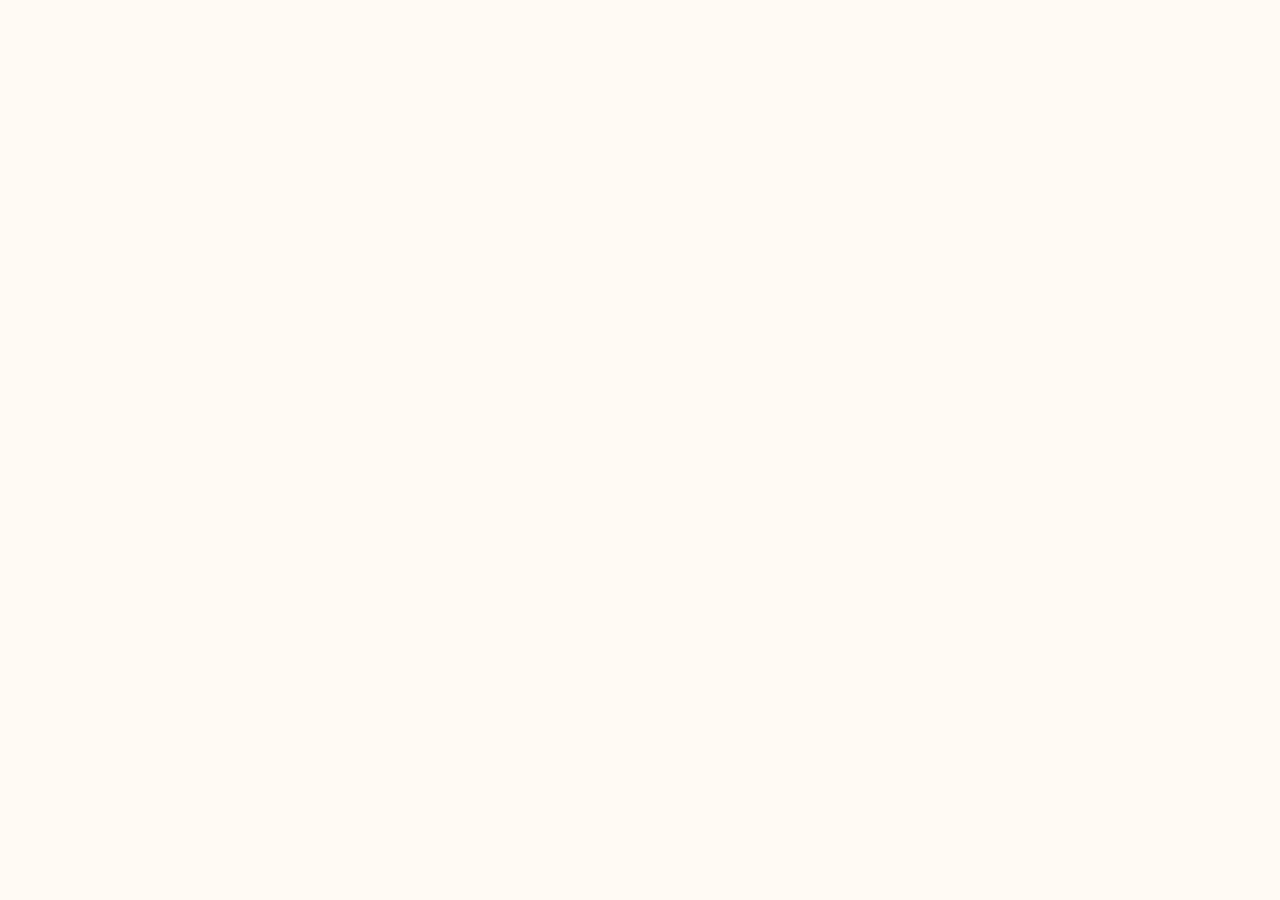
==== commit 74fe9b05: "Update index.html" ====
--- a/index.html
+++ b/index.html
@@ -471,9 +471,131 @@
   pointer-events: none; white-space: nowrap; z-index: 200;
 }
 .toast.show { transform: translateX(-50%) translateY(0); }
+
+/* ── ONBOARDING ── */
+body:not(.app-ready) .app-shell,
+body:not(.app-ready) .sync-banner { display: none; }
+
+.onboarding-overlay {
+  position: fixed; inset: 0; z-index: 500;
+  background: #FFF9F5; overflow-y: auto;
+  display: flex; align-items: flex-start; justify-content: center;
+  padding: 24px 16px 60px;
+}
+.onboarding-overlay.hidden { display: none; }
+.onboarding-card {
+  width: 100%; max-width: 520px; display: flex; flex-direction: column; gap: 16px;
+}
+.onboarding-step { display: none; flex-direction: column; gap: 14px; }
+.onboarding-step.active { display: flex; }
+.onboarding-title { font-size: 20px; font-weight: 700; color: #2C2C2A; }
+.onboarding-subtitle { font-size: 13px; color: #888780; line-height: 1.5; }
+.onboarding-box {
+  background: #fff; border: 1px solid #EDE9E3; border-radius: 16px; padding: 18px;
+  display: flex; flex-direction: column; gap: 12px;
+}
+.onboarding-tuto-list { display: flex; flex-direction: column; gap: 10px; }
+.onboarding-tuto-item { display: flex; gap: 10px; font-size: 13px; color: #444441; line-height: 1.5; }
+.onboarding-tuto-num {
+  flex-shrink: 0; width: 22px; height: 22px; border-radius: 50%; background: #FAEEDA;
+  color: #633806; font-size: 11px; font-weight: 700; display: flex; align-items: center; justify-content: center;
+}
+.onboarding-tuto-item a { color: #BA7517; }
+textarea#onboarding-config-input {
+  width: 100%; min-height: 110px; padding: 10px; border-radius: 8px; border: 1px solid #EDE9E3;
+  font-size: 12px; font-family: monospace; color: #2C2C2A; resize: vertical;
+}
+.onboarding-status { font-size: 12px; min-height: 16px; }
+.onboarding-status.error { color: #E24B4A; }
+.onboarding-status.ok { color: #2D5E1E; }
+.onboarding-mobile-notice { background: #FEF9E7; border: 1px solid #F5CB5C; border-radius: 14px; padding: 16px; display: flex; flex-direction: column; gap: 10px; }
+.onboarding-toggle-row { display: flex; gap: 8px; }
+.onboarding-toggle-btn {
+  flex: 1; padding: 10px; border-radius: 9px; border: 1px solid #EDE9E3; background: #fff;
+  font-size: 13px; font-weight: 600; color: #888780; cursor: pointer;
+}
+.onboarding-toggle-btn.active { background: #FAEEDA; border-color: #EF9F27; color: #633806; }
+#onboarding-qr-holder { display: flex; justify-content: center; padding: 16px; background: #fff; border-radius: 14px; }
+#onboarding-qr-holder img, #onboarding-qr-holder canvas { max-width: 220px; }
+#onboarding-scan-reader { width: 100%; max-width: 320px; margin: 0 auto; border-radius: 12px; overflow: hidden; }
+.onboarding-recap { font-size: 12px; color: #888780; background: #F5F4F2; border-radius: 10px; padding: 10px 12px; }
 </style>
 </head>
 <body>
+
+<!-- ═══════════════ ONBOARDING (première utilisation) ═══════════════ -->
+<div class="onboarding-overlay hidden" id="onboarding-overlay">
+  <div class="onboarding-card">
+
+    <!-- Étape A : recommandation ordinateur (mobile uniquement) -->
+    <div class="onboarding-step" id="ob-step-mobile-gate">
+      <div class="onboarding-title">👋 Avant de commencer</div>
+      <div class="onboarding-mobile-notice">
+        <div class="onboarding-subtitle" style="color:#7D6008">
+          La configuration se fait en copiant un bloc de texte technique depuis un autre site (Firebase). C'est <strong>beaucoup plus simple avec un clavier d'ordinateur</strong> qu'au doigt sur mobile.
+        </div>
+        <div class="onboarding-subtitle" style="color:#7D6008">Si possible, ouvrez ce lien sur un ordinateur, vous pourrez ensuite scanner un QR code avec ce téléphone.</div>
+      </div>
+      <button class="btn-save" onclick="window.obGoto('ob-step-config')">Continuer quand même sur ce téléphone</button>
+    </div>
+
+    <!-- Étape B : tuto + configuration -->
+    <div class="onboarding-step" id="ob-step-config">
+      <div class="onboarding-title">🔧 Connecter votre base de données</div>
+      <div class="onboarding-subtitle">Chaque famille possède sa propre base de données privée (Firebase), gratuite, sur laquelle personne d'autre n'a accès. Suivez ces étapes une seule fois.</div>
+
+      <div class="onboarding-box">
+        <div class="onboarding-tuto-list">
+          <div class="onboarding-tuto-item"><div class="onboarding-tuto-num">1</div>Allez sur <a href="https://console.firebase.google.com" target="_blank">console.firebase.google.com</a> et connectez-vous avec un compte Google.</div>
+          <div class="onboarding-tuto-item"><div class="onboarding-tuto-num">2</div>Cliquez sur « Ajouter un projet », donnez-lui un nom (ex : votre prénom + Bébé), puis créez-le.</div>
+          <div class="onboarding-tuto-item"><div class="onboarding-tuto-num">3</div>Dans le menu de gauche, ouvrez « Firestore Database » → « Créer une base de données ». Choisissez une région en Europe et le mode Natif.</div>
+          <div class="onboarding-tuto-item"><div class="onboarding-tuto-num">4</div>Dans l'onglet « Règles », activez le mode test (accès ouvert 30 jours, à reconduire ensuite).</div>
+          <div class="onboarding-tuto-item"><div class="onboarding-tuto-num">5</div>Retournez sur ⚙️ « Paramètres du projet » → en bas, cliquez sur l'icône Web « &lt;/&gt; » pour enregistrer une application, donnez-lui un nom.</div>
+          <div class="onboarding-tuto-item"><div class="onboarding-tuto-num">6</div>Firebase affiche un bloc de code contenant <code>firebaseConfig = {"{"} ... {"}"}</code>. Copiez tout ce bloc entre accolades et collez-le ci-dessous.</div>
+        </div>
+
+        <textarea id="onboarding-config-input" placeholder='{ "apiKey": "...", "authDomain": "...", "projectId": "...", ... }'></textarea>
+        <div class="onboarding-status" id="onboarding-config-status"></div>
+        <button class="btn-save" onclick="window.obTestAndSaveConfig()">✓ Tester la connexion</button>
+      </div>
+
+      <div id="ob-scan-alt" style="display:flex;flex-direction:column;gap:8px">
+        <button class="btn-secondary" style="width:100%" onclick="window.obToggleScanner()">📷 Ou scanner un QR code déjà généré</button>
+        <div id="onboarding-scan-reader" style="display:none"></div>
+      </div>
+    </div>
+
+    <!-- Étape C : QR code à faire scanner (générée après validation, sur grand écran surtout) -->
+    <div class="onboarding-step" id="ob-step-qr">
+      <div class="onboarding-title">✓ Connexion réussie</div>
+      <div class="onboarding-subtitle">Scannez ce code avec le téléphone de chaque parent : il transmet à la fois la connexion à la base de données et le prénom/date de naissance du bébé, en une seule fois. Vous pourrez toujours retrouver la configuration Firebase dans la console Firebase (Paramètres du projet → Vos applications) si besoin.</div>
+      <div id="onboarding-qr-holder"></div>
+      <button class="btn-save" onclick="window.obContinueAfterQr()">Continuer sur cet appareil aussi</button>
+    </div>
+
+    <!-- Étape D : prénom local à ce téléphone -->
+    <div class="onboarding-step" id="ob-step-myname">
+      <div class="onboarding-title">Et vous, c'est qui ? 🙂</div>
+      <div class="onboarding-subtitle">Ce prénom reste sur cet appareil, pour personnaliser l'accueil (« Bonjour Camille 👋 »).</div>
+      <div class="onboarding-box">
+        <input type="text" id="ob-myname-input" placeholder="Votre prénom">
+        <button class="btn-save" onclick="window.obSaveMyName()">Continuer</button>
+      </div>
+    </div>
+
+    <!-- Étape E : infos bébé (seulement si personne ne les a encore saisies) -->
+    <div class="onboarding-step" id="ob-step-baby">
+      <div class="onboarding-title">👶 Parlez-nous de bébé</div>
+      <div class="onboarding-subtitle">Ces informations resteront sur cet appareil (jamais envoyées à Firestore) — un QR code vous permettra ensuite de les transmettre au téléphone de l'autre parent en un scan.</div>
+      <div class="onboarding-box">
+        <div class="form-group"><div class="form-label">Prénom</div><input type="text" id="ob-baby-name" placeholder="Charlie"></div>
+        <div class="form-group" style="margin-top:10px"><div class="form-label">Date de naissance</div><input type="date" id="ob-baby-birth"></div>
+        <button class="btn-save" style="margin-top:10px" onclick="window.obSaveBabyInfo()">✓ C'est parti</button>
+      </div>
+    </div>
+
+  </div>
+</div>
 
 <!-- Bandeau sync -->
 <div class="sync-banner" id="sync-banner">
@@ -1126,6 +1248,7 @@
           <div class="form-group" style="margin-top:10px"><div class="form-label">Prénom</div><input type="text" id="setting-name" placeholder="Charlie" value="Charlie"></div>
           <div class="form-group" style="margin-top:8px"><div class="form-label">Date de naissance</div><input type="date" id="setting-birth"></div>
           <button class="btn-save" style="margin-top:10px" onclick="saveSettings()">✓ Sauvegarder</button>
+          <div style="font-size:11px;color:#B4B2A9;margin-top:8px">Ces informations restent sur cet appareil (pas envoyées à Firestore). Si vous les modifiez ici, pensez à faire de même sur l'autre téléphone.</div>
         </div>
         <div class="chart-card">
           <div class="form-title">📅 Suivi Médical</div>
@@ -1156,29 +1279,37 @@
 
 <div class="toast" id="toast"></div>
 
+<!-- Librairies QR (génération + lecture caméra), chargées avant le module principal -->
+<script src="https://cdn.jsdelivr.net/npm/qrcodejs@1.0.0/qrcode.min.js"></script>
+<script src="https://cdn.jsdelivr.net/npm/html5-qrcode@2.3.8/html5-qrcode.min.js"></script>
+
 <!-- Firebase SDK -->
 <script type="module">
 import { initializeApp } from 'https://www.gstatic.com/firebasejs/10.12.0/firebase-app.js';
-import { getFirestore, collection, doc, setDoc, deleteDoc, onSnapshot, query, where, orderBy, Timestamp }
+import { getFirestore, collection, doc, getDoc, setDoc, deleteDoc, onSnapshot, query, where, orderBy, Timestamp }
   from 'https://www.gstatic.com/firebasejs/10.12.0/firebase-firestore.js';
 
 // ═══════════════════════════════════════════════════════════════
 // VERSION DE L'APP
 // ═══════════════════════════════════════════════════════════════
-const APP_VERSION = '2.6';
-
-// ── CONFIG FIREBASE ────────────────────────────────────────
-const firebaseConfig = {
-  apiKey: "AIzaSyA8v3KSty91I19wLfrntSZmmN9EBFy3IYw",
-  authDomain: "charlie-app-373cf.firebaseapp.com",
-  projectId: "charlie-app-373cf",
-  storageBucket: "charlie-app-373cf.firebasestorage.app",
-  messagingSenderId: "360587933174",
-  appId: "1:360587933174:web:1f32e0db50885ab41183d7"
-};
-
-const fbApp = initializeApp(firebaseConfig);
-const db    = getFirestore(fbApp);
+const APP_VERSION = '3.0';
+
+// ── CONFIG FIREBASE (dynamique, saisie une fois par famille lors du premier lancement) ──
+const FB_CONFIG_KEY = 'charlie_fb_config';
+let fbApp = null;
+let db = null;
+
+function getSavedFbConfig() {
+  try {
+    const raw = localStorage.getItem(FB_CONFIG_KEY);
+    return raw ? JSON.parse(raw) : null;
+  } catch(e) { return null; }
+}
+
+function startFirebase(config) {
+  fbApp = initializeApp(config);
+  db = getFirestore(fbApp);
+}
 
 // ── UTILITAIRES ────────────────────────────────────────────
 const pad  = x  => String(x).padStart(2,'0');
@@ -1211,6 +1342,44 @@
 // ── BASE DE DONNÉES LOCALE (cache) ────────────────────────
 let DB = { tetees:[], couches:[], soins:[], poids:[], routine:[], siestes:[], vomis:[], temperatures:[], bilans:[] };
 
+// ── PRÉNOM & NAISSANCE DU BÉBÉ : stockés en local (localStorage), jamais sur Firestore ──
+// Transmis d'un appareil à l'autre uniquement via le QR code de l'onboarding.
+const BABY_KEY = 'charlie_baby';
+function getBabyLocal() {
+  try { const r = localStorage.getItem(BABY_KEY); return r ? JSON.parse(r) : null; } catch(e) { return null; }
+}
+function setBabyLocal(obj) {
+  try { localStorage.setItem(BABY_KEY, JSON.stringify(obj)); } catch(e) {}
+}
+
+// ── RÉGLAGES PARTAGÉS (Firestore : collection "meta", document "settings") ──
+// Ne contient plus QUE le prochain RDV : le prénom/naissance du bébé restent locaux (voir ci-dessus).
+let SETTINGS = { rdvDate:'', rdvTitle:'' };
+const SETTINGS_DOC = () => doc(db, 'meta', 'settings');
+
+async function saveSettingsFields(fields) {
+  try {
+    showSync('syncing');
+    await setDoc(SETTINGS_DOC(), fields, { merge: true });
+    showSync('ok');
+  } catch(e) { showSync('error'); }
+}
+
+function listenSettings() {
+  onSnapshot(SETTINGS_DOC(), snap => {
+    if (snap.exists()) {
+      const data = snap.data();
+      SETTINGS = { rdvDate: data.rdvDate || '', rdvTitle: data.rdvTitle || '' };
+      // Migration douce : si une ancienne version (v3.0) avait écrit le prénom/naissance sur Firestore
+      // et qu'aucune copie locale n'existe encore sur cet appareil, on la récupère une seule fois.
+      if (!getBabyLocal() && data.name && data.birth) {
+        setBabyLocal({ name: data.name, birth: data.birth });
+      }
+      applySettingsToUI();
+    }
+  }, () => showSync('error'));
+}
+
 function saveLocal() {
   try { localStorage.setItem('charlie_cache', JSON.stringify(DB)); } catch(e){}
 }
@@ -1219,14 +1388,6 @@
     const r=localStorage.getItem('charlie_cache'); 
     if(r) Object.assign(DB,JSON.parse(r)); 
   } catch(e){}
-  
-  // Initialiser la date de naissance si pas encore définie
-  const settings = JSON.parse(localStorage.getItem('charlie_settings') || '{}');
-  if (!settings.birth) {
-    settings.birth = '2026-04-23'; // 23 avril 2026
-    localStorage.setItem('charlie_settings', JSON.stringify(settings));
-    localStorage.setItem('charlie_birth', '2026-04-23');
-  }
 }
 
 // ── FIREBASE : ÉCRITURE ───────────────────────────────────
@@ -1275,7 +1436,12 @@
 }
 
 // ── NAVIGATION ────────────────────────────────────────────
-const PAGE_TITLES = { home:'Bonjour 👋', tetees:'Tétées', couches:'Couches', soins:'Soins', routine:'Routine', malade:'Malade', diagrammes:'Diagrammes', reglages:'Réglages' };
+const MY_NAME_KEY = 'charlie_my_name';
+function getGreetingText() {
+  const myName = localStorage.getItem(MY_NAME_KEY);
+  return myName ? ('Bonjour ' + myName + ' 👋') : 'Bonjour 👋';
+}
+const PAGE_TITLES = { home:getGreetingText(), tetees:'Tétées', couches:'Couches', soins:'Soins', routine:'Routine', malade:'Malade', diagrammes:'Diagrammes', reglages:'Réglages' };
 
 window.navItem = function(page) { return document.querySelector(`[data-page="${page}"]`); };
 
@@ -1285,7 +1451,7 @@
   const target=document.getElementById('page-'+page);
   if(target) target.classList.add('active');
   if(el) el.classList.add('active');
-  document.getElementById('topbar-title').textContent=PAGE_TITLES[page]||page;
+  document.getElementById('topbar-title').textContent = page==='home' ? getGreetingText() : (PAGE_TITLES[page]||page);
   closeMenu();
   if(page==='home') updateHome();
   if(page==='tetees') { renderTeteeHistory(); renderYesterdayTetees(); }
@@ -1365,7 +1531,7 @@
 ];
 
 function getBabyDevelopmentPhrase(birthDate) {
-  if (!birthDate) return "Enregistrez la date de naissance de Charlie dans les réglages pour voir les infos de développement.";
+  if (!birthDate) return "Enregistrez la date de naissance dans les réglages pour voir les infos de développement.";
   const today = new Date();
   const birth = new Date(birthDate);
   const diffMs = today - birth;
@@ -1378,15 +1544,13 @@
 // ═══════════════════════════════════════════════════════════════
 // GESTION DU PROCHAIN RDV
 // ═══════════════════════════════════════════════════════════════
-window.saveRdvSettings = function() {
+window.saveRdvSettings = async function() {
   const rdvDate = document.getElementById('setting-rdv-date').value;
   const rdvTitle = document.getElementById('setting-rdv-title').value;
-  
+
   if (rdvDate && rdvTitle) {
-    localStorage.setItem('charlie_rdv_date', rdvDate);
-    localStorage.setItem('charlie_rdv_title', rdvTitle);
+    await saveSettingsFields({ rdvDate, rdvTitle });
     showToast('✓ RDV sauvegardé');
-    updateRdvDisplay();
   } else {
     showToast('⚠ Remplissez date et intitulé');
   }
@@ -1413,25 +1577,47 @@
 }
 
 function updateRdvDisplay() {
-  const rdvDate = localStorage.getItem('charlie_rdv_date');
-  const rdvTitle = localStorage.getItem('charlie_rdv_title');
   const rdvElement = document.getElementById('home-next-rdv');
-  
-  if (rdvDate && rdvTitle) {
-    const d = new Date(rdvDate);
+  if (!rdvElement) return;
+  if (SETTINGS.rdvDate && SETTINGS.rdvTitle) {
+    const d = new Date(SETTINGS.rdvDate);
     const dateStr = d.toLocaleDateString('fr-FR', {weekday:'short', day:'numeric', month:'short'});
-    rdvElement.textContent = `${rdvTitle} - ${dateStr}`;
+    rdvElement.textContent = `${SETTINGS.rdvTitle} - ${dateStr}`;
   } else {
     rdvElement.textContent = 'Aucun RDV enregistré';
   }
 }
 
 function loadRdvSettings() {
-  const rdvDate = localStorage.getItem('charlie_rdv_date');
-  const rdvTitle = localStorage.getItem('charlie_rdv_title');
-  
-  if (rdvDate) document.getElementById('setting-rdv-date').value = rdvDate;
-  if (rdvTitle) document.getElementById('setting-rdv-title').value = rdvTitle;
+  const dateEl = document.getElementById('setting-rdv-date');
+  const titleEl = document.getElementById('setting-rdv-title');
+  if (dateEl && SETTINGS.rdvDate) dateEl.value = SETTINGS.rdvDate;
+  if (titleEl && SETTINGS.rdvTitle) titleEl.value = SETTINGS.rdvTitle;
+}
+
+// Applique le bébé (local) et le RDV (Firestore) à toute l'interface
+function applySettingsToUI() {
+  const baby = getBabyLocal() || {};
+
+  const ageEl = document.getElementById('baby-age');
+  if (ageEl && baby.birth) {
+    const days = Math.floor((Date.now() - new Date(baby.birth).getTime()) / 86400000);
+    const w = Math.floor(days / 7), d = days % 7;
+    ageEl.textContent = w + ' sem' + (d > 0 ? ' ' + d + 'j' : '');
+  }
+  const nameEl = document.getElementById('baby-name-display');
+  if (nameEl && baby.name) nameEl.textContent = baby.name;
+
+  const birthField = document.getElementById('setting-birth');
+  if (birthField && baby.birth) birthField.value = baby.birth;
+  const nameField = document.getElementById('setting-name');
+  if (nameField && baby.name) nameField.value = baby.name;
+
+  const devElement = document.getElementById('home-dev-phrase');
+  if (devElement) devElement.textContent = getBabyDevelopmentPhrase(baby.birth);
+
+  loadRdvSettings();
+  updateRdvDisplay();
 }
 
 const COUCHE_IMGS = {
@@ -2505,43 +2691,13 @@
 window.saveSettings = function() {
   const name=document.getElementById('setting-name').value.trim()||'Charlie';
   const birth=document.getElementById('setting-birth').value;
-  localStorage.setItem('charlie_settings',JSON.stringify({name,birth}));
-  localStorage.setItem('charlie_birth', birth); // Pour getBabyDevelopmentPhrase
-  updateBabyInfo();
-  
-  // Mettre à jour la phrase développement après sauvegarde (v2.0)
-  const devPhrase = getBabyDevelopmentPhrase(birth);
-  const devElement = document.getElementById('home-dev-phrase');
-  if (devElement) devElement.textContent = devPhrase;
-  
-  showToast('✓ Réglages sauvegardés');
-};
-
-function updateBabyInfo() {
-  try {
-    const s=JSON.parse(localStorage.getItem('charlie_settings')||'{}');
-    if(s.birth){ 
-      const days=Math.floor((Date.now()-new Date(s.birth).getTime())/86400000); 
-      const w=Math.floor(days/7),d=days%7; 
-      const ageEl = document.getElementById('baby-age');
-      if (ageEl) ageEl.textContent=w+' sem'+(d>0?' '+d+'j':'');
-    }
-    if(s.name){ 
-      const nameEl = document.getElementById('baby-name-display');
-      if (nameEl) nameEl.textContent=s.name;
-      const heroTitle = document.getElementById('hero-title');
-      if (heroTitle) heroTitle.textContent='Bonjour, '+s.name+' 🍼';
-    }
-    if(s.birth) {
-      const birthEl = document.getElementById('setting-birth');
-      if (birthEl) birthEl.value=s.birth;
-    }
-    if(s.name) {
-      const nameField = document.getElementById('setting-name');
-      if (nameField) nameField.value=s.name;
-    }
-  } catch(e){}
-}
+  setBabyLocal({ name, birth });
+  applySettingsToUI();
+  showToast('✓ Sauvegardé sur cet appareil');
+};
+
+// Alias conservé pour compatibilité : les réglages sont désormais appliqués via applySettingsToUI()
+function updateBabyInfo() { applySettingsToUI(); }
 
 window.exportData = function() {
   const blob=new Blob([JSON.stringify(DB,null,2)],{type:'application/json'});
@@ -2551,52 +2707,217 @@
 };
 
 // ── INIT ──────────────────────────────────────────────────
-loadLocal();
-updateBabyInfo();
-updateHome();
-restoreChronoState(); // Restaurer l'état du chrono si une session était en cours
-document.getElementById('topbar-date').textContent=new Date().toLocaleDateString('fr-FR',{weekday:'short',day:'numeric',month:'short'});
-document.getElementById('weight-date').value=new Date().toISOString().split('T')[0];
-// Afficher la version dans Réglages
-document.getElementById('app-version').textContent = APP_VERSION;
-// Initialiser l'image de la couche (avec sécurité)
-const diaperDisplay = document.getElementById('diaper-display');
-if (diaperDisplay) {
-  diaperDisplay.src = COUCHE_IMGS.couche_nb;
-}
-
-// Initialiser RDV et info développement (v2.0)
-loadRdvSettings();
-updateRdvDisplay();
-updateHomeDisplayV2();
-const birthDate = localStorage.getItem('charlie_birth');
-const devPhrase = getBabyDevelopmentPhrase(birthDate);
-const devElement = document.getElementById('home-dev-phrase');
-if (devElement) devElement.textContent = devPhrase;
-
-// Initialiser Routine (v2.3)
-renderRoutineToday();
-renderYesterdayRoutine();
-renderSiestesHistory();
-renderYesterdayTetees();
-
-// Initialiser Malade (v2.4)
-renderVomisHistory();
-renderTemperaturesHistory();
-renderSellesHistory();
-renderBilanToday();
-renderBilansHistory();
-
-// Démarrer l'écoute Firebase
-listenCollection('tetees','tetees', ()=>{ renderTeteeHistory(); renderYesterdayTetees(); updateLastLabels_tetee(); updateHome(); });
-listenCollection('couches','couches', ()=>{ updateCoucheCounters(); updateLastLabels_couche(); renderCoucheHistory(); updateHome(); });
-listenCollection('soins','soins', ()=>{ updateLastLabels_soin(); renderSoinHistory(); updateHome(); });
-listenCollection('routine','routine', ()=>{ renderRoutineToday(); renderYesterdayRoutine(); updateHome(); });
-listenCollection('siestes','siestes', ()=>{ renderSiestesHistory(); renderYesterdayRoutine(); updateHome(); });
-listenCollection('vomis','vomis', ()=>{ renderVomisHistory(); updateHome(); });
-listenCollection('temperatures','temperatures', ()=>{ renderTemperaturesHistory(); updateHome(); });
-listenCollection('bilans','bilans', ()=>{ renderBilanToday(); renderBilansHistory(); updateHome(); });
-listenPoids();
+
+// ═══ ONBOARDING : navigation entre étapes ═══
+window.obGoto = function(stepId) {
+  document.querySelectorAll('.onboarding-step').forEach(s => s.classList.remove('active'));
+  const el = document.getElementById(stepId);
+  if (el) el.classList.add('active');
+};
+
+// ═══ ONBOARDING : lecture souple de la config collée (JSON strict ou objet JS Firebase) ═══
+function parseFirebaseConfigInput(raw) {
+  let text = raw.trim();
+  const braceStart = text.indexOf('{');
+  const braceEnd = text.lastIndexOf('}');
+  if (braceStart === -1 || braceEnd === -1) throw new Error('Aucune accolade trouvée');
+  text = text.slice(braceStart, braceEnd + 1);
+  try {
+    return JSON.parse(text);
+  } catch(e) {
+    const loose = text
+      .replace(/([{,]\s*)([a-zA-Z0-9_]+)\s*:/g, '$1"$2":')
+      .replace(/'/g, '"')
+      .replace(/,(\s*})/g, '$1');
+    return JSON.parse(loose);
+  }
+}
+
+// ═══ ONBOARDING : teste une config en écrivant un document de vérification ═══
+async function tryConnectConfig(config) {
+  try {
+    const testApp = initializeApp(config, 'app-' + Date.now());
+    const testDb = getFirestore(testApp);
+    await setDoc(doc(testDb, '_health', 'ping'), { ts: Date.now() });
+    fbApp = testApp;
+    db = testDb;
+    return true;
+  } catch(e) { return false; }
+}
+
+function showConfigQr(payload) {
+  const holder = document.getElementById('onboarding-qr-holder');
+  holder.innerHTML = '';
+  try { new QRCode(holder, { text: JSON.stringify(payload), width: 220, height: 220, correctLevel: QRCode.CorrectLevel.M }); }
+  catch(e) { holder.textContent = 'QR indisponible — utilisez la config affichée dans la console Firebase pour l\'autre téléphone.'; }
+}
+
+// Construit le QR combiné (config Firebase + prénom/naissance du bébé) et affiche l'étape de partage
+function showCombinedQrAndContinue() {
+  const config = getSavedFbConfig();
+  const baby = getBabyLocal() || {};
+  showConfigQr({ fbConfig: config, babyName: baby.name, babyBirth: baby.birth });
+  window.obGoto('ob-step-qr');
+}
+
+// Point d'entrée commun après une config Firebase validée (saisie manuelle ou scan) :
+// vérifie si le prénom/naissance du bébé sont déjà connus sur CET appareil, sinon les demande.
+function afterConfigReady() {
+  const baby = getBabyLocal();
+  if (!baby || !baby.name || !baby.birth) {
+    window.obGoto('ob-step-baby');
+    return;
+  }
+  showCombinedQrAndContinue();
+}
+
+window.obTestAndSaveConfig = async function() {
+  const statusEl = document.getElementById('onboarding-config-status');
+  const raw = document.getElementById('onboarding-config-input').value;
+  statusEl.textContent = 'Vérification en cours…'; statusEl.className = 'onboarding-status';
+  let config;
+  try {
+    config = parseFirebaseConfigInput(raw);
+  } catch(e) {
+    statusEl.textContent = "⚠ Impossible de lire ce texte. Vérifiez que vous avez copié tout le bloc entre accolades.";
+    statusEl.className = 'onboarding-status error';
+    return;
+  }
+  const ok = await tryConnectConfig(config);
+  if (!ok) {
+    statusEl.textContent = '⚠ La connexion a échoué. Vérifiez la configuration et que Firestore Database est bien créé.';
+    statusEl.className = 'onboarding-status error';
+    return;
+  }
+  localStorage.setItem(FB_CONFIG_KEY, JSON.stringify(config));
+  statusEl.textContent = '✓ Connexion réussie !';
+  statusEl.className = 'onboarding-status ok';
+  afterConfigReady();
+};
+
+window.obContinueAfterQr = async function() { await proceedAfterFirebase(); };
+
+// ═══ ONBOARDING : lecture de QR code via la caméra ═══
+// Le QR peut contenir soit { fbConfig, babyName, babyBirth } (généré par cette appli),
+// soit un firebaseConfig brut seul (compatibilité avec une saisie manuelle transmise autrement).
+let obScannerInstance = null;
+window.obToggleScanner = function() {
+  const reader = document.getElementById('onboarding-scan-reader');
+  const isHidden = reader.style.display === 'none' || !reader.style.display;
+  if (!isHidden) {
+    if (obScannerInstance) obScannerInstance.stop().catch(()=>{});
+    reader.style.display = 'none';
+    return;
+  }
+  reader.style.display = 'block';
+  obScannerInstance = new Html5Qrcode('onboarding-scan-reader');
+  obScannerInstance.start(
+    { facingMode: 'environment' },
+    { fps: 10, qrbox: 220 },
+    async (decodedText) => {
+      let payload;
+      try { payload = JSON.parse(decodedText); } catch(e) { return; }
+      await obScannerInstance.stop().catch(()=>{});
+      reader.style.display = 'none';
+      const config = payload.fbConfig || payload;
+      const ok = await tryConnectConfig(config);
+      if (!ok) { showToast('⚠ QR code invalide ou connexion impossible'); return; }
+      localStorage.setItem(FB_CONFIG_KEY, JSON.stringify(config));
+      if (payload.fbConfig && payload.babyName && payload.babyBirth) {
+        setBabyLocal({ name: payload.babyName, birth: payload.babyBirth });
+      }
+      showToast('✓ Configuration récupérée');
+      afterConfigReady();
+    },
+    () => {}
+  ).catch(() => { showToast('⚠ Caméra indisponible'); reader.style.display = 'none'; });
+};
+
+// ═══ ONBOARDING : prénom local à cet appareil (jamais partagé) ═══
+window.obSaveMyName = async function() {
+  const val = document.getElementById('ob-myname-input').value.trim();
+  if (!val) { showToast('⚠ Entrez un prénom'); return; }
+  localStorage.setItem(MY_NAME_KEY, val);
+  await proceedAfterFirebase();
+};
+
+// ═══ ONBOARDING : infos bébé — stockées en local, jamais sur Firestore ═══
+window.obSaveBabyInfo = async function() {
+  const name = document.getElementById('ob-baby-name').value.trim();
+  const birth = document.getElementById('ob-baby-birth').value;
+  if (!name || !birth) { showToast('⚠ Prénom et date de naissance requis'); return; }
+  setBabyLocal({ name, birth });
+  showCombinedQrAndContinue();
+};
+
+// ═══ ORCHESTRATION GÉNÉRALE ═══
+function showOnboarding() { document.getElementById('onboarding-overlay').classList.remove('hidden'); }
+
+// Ne vérifie plus que le prénom du parent : le bébé est garanti connu avant d'arriver ici
+// (résolu par afterConfigReady() lors du tout premier réglage de cet appareil).
+async function proceedAfterFirebase() {
+  if (!localStorage.getItem(MY_NAME_KEY)) {
+    showOnboarding();
+    window.obGoto('ob-step-myname');
+    return;
+  }
+  finishOnboardingAndBoot();
+}
+
+function finishOnboardingAndBoot() {
+  document.getElementById('onboarding-overlay').classList.add('hidden');
+  document.body.classList.add('app-ready');
+  bootApp();
+}
+
+async function runOnboardingOrStart() {
+  const savedConfig = getSavedFbConfig();
+  if (!savedConfig) {
+    showOnboarding();
+    const isMobile = window.matchMedia('(max-width: 768px)').matches;
+    window.obGoto(isMobile ? 'ob-step-mobile-gate' : 'ob-step-config');
+    return;
+  }
+  startFirebase(savedConfig);
+  await proceedAfterFirebase();
+}
+
+// ═══ DÉMARRAGE RÉEL DE L'APPLICATION (une fois onboarding terminé) ═══
+function bootApp() {
+  loadLocal();
+  listenSettings();
+  applySettingsToUI();
+  updateHome();
+  restoreChronoState(); // Restaurer l'état du chrono si une session était en cours
+  document.getElementById('topbar-date').textContent=new Date().toLocaleDateString('fr-FR',{weekday:'short',day:'numeric',month:'short'});
+  document.getElementById('weight-date').value=new Date().toISOString().split('T')[0];
+  document.getElementById('app-version').textContent = APP_VERSION;
+  const diaperDisplay = document.getElementById('diaper-display');
+  if (diaperDisplay) diaperDisplay.src = COUCHE_IMGS.couche_nb;
+
+  renderRoutineToday();
+  renderYesterdayRoutine();
+  renderSiestesHistory();
+  renderYesterdayTetees();
+
+  renderVomisHistory();
+  renderTemperaturesHistory();
+  renderSellesHistory();
+  renderBilanToday();
+  renderBilansHistory();
+
+  listenCollection('tetees','tetees', ()=>{ renderTeteeHistory(); renderYesterdayTetees(); updateLastLabels_tetee(); updateHome(); });
+  listenCollection('couches','couches', ()=>{ updateCoucheCounters(); updateLastLabels_couche(); renderCoucheHistory(); updateHome(); });
+  listenCollection('soins','soins', ()=>{ updateLastLabels_soin(); renderSoinHistory(); updateHome(); });
+  listenCollection('routine','routine', ()=>{ renderRoutineToday(); renderYesterdayRoutine(); updateHome(); });
+  listenCollection('siestes','siestes', ()=>{ renderSiestesHistory(); renderYesterdayRoutine(); updateHome(); });
+  listenCollection('vomis','vomis', ()=>{ renderVomisHistory(); updateHome(); });
+  listenCollection('temperatures','temperatures', ()=>{ renderTemperaturesHistory(); updateHome(); });
+  listenCollection('bilans','bilans', ()=>{ renderBilanToday(); renderBilansHistory(); updateHome(); });
+  listenPoids();
+}
+
+runOnboardingOrStart();
 
 </script>
 </body>
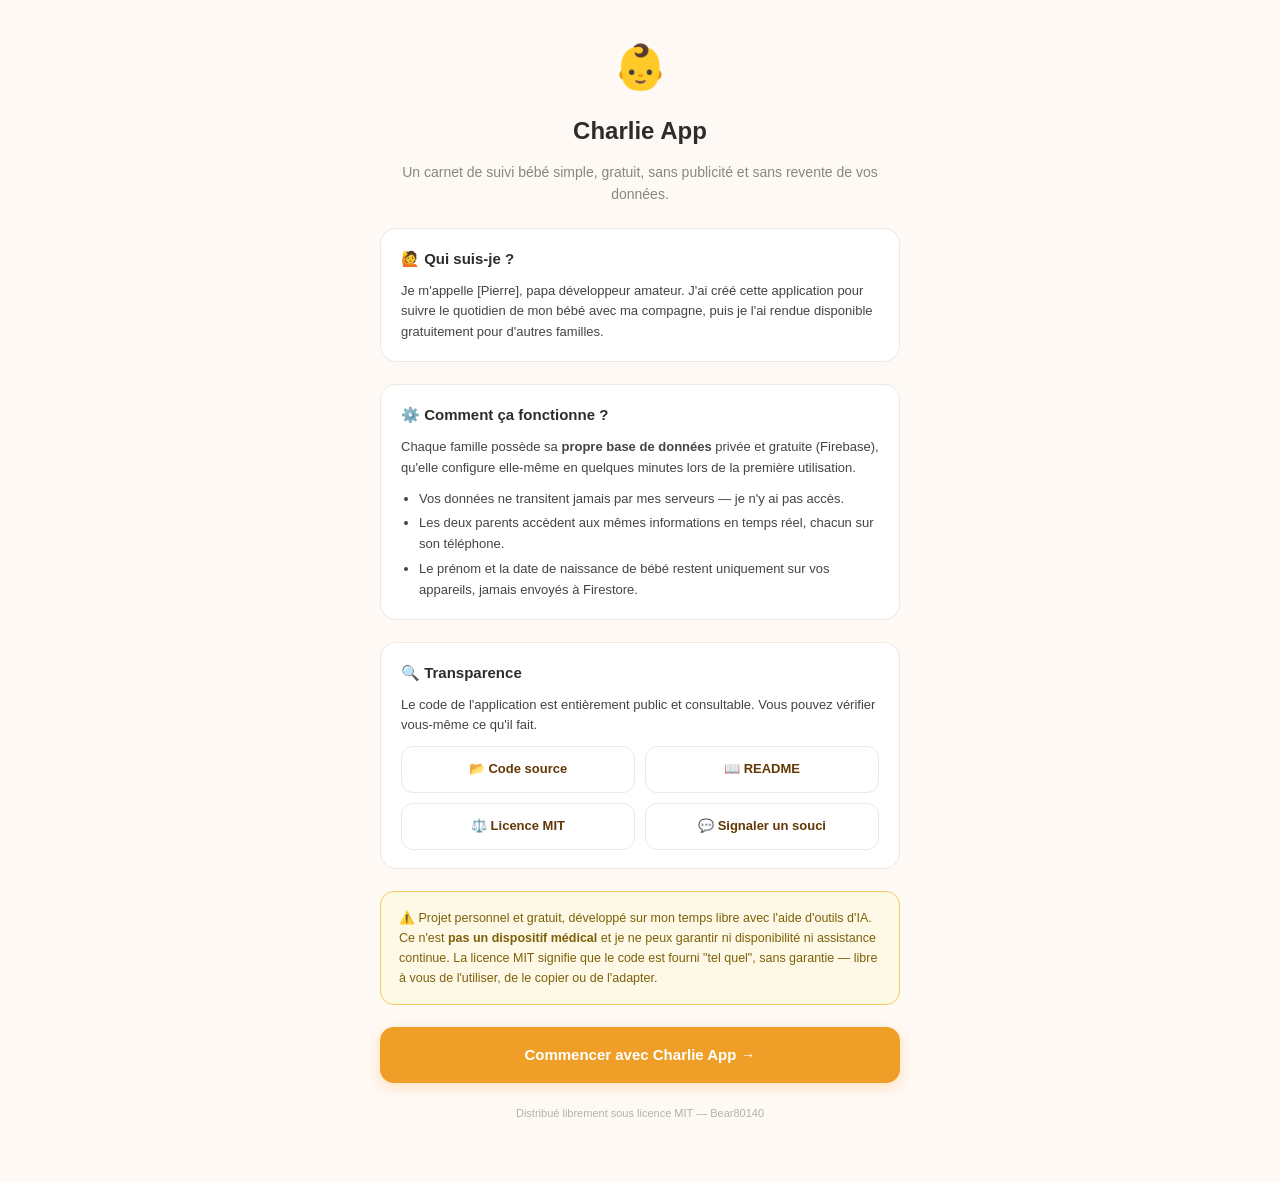
==== commit bce4a4ca: "Update and rename bienvenue.html to index.html" ====
--- a/index.html
+++ b/index.html
@@ -3,2922 +3,98 @@
 <head>
 <meta charset="UTF-8">
 <meta name="viewport" content="width=device-width, initial-scale=1.0, viewport-fit=cover">
-<meta name="apple-mobile-web-app-capable" content="yes">
-<meta name="mobile-web-app-capable" content="yes">
-<meta name="theme-color" content="#FFF9F5">
-<link rel="manifest" href="manifest.json">
-<title>Charlie</title>
+<title>Charlie App — Suivi bébé, en toute simplicité</title>
 <style>
 * { box-sizing: border-box; margin: 0; padding: 0; -webkit-tap-highlight-color: transparent; }
-body { font-family: -apple-system, BlinkMacSystemFont, "Segoe UI", sans-serif; background: #FFF9F5; min-height: 100vh; }
+body {
+  font-family: -apple-system, BlinkMacSystemFont, "Segoe UI", sans-serif;
+  background: #FFF9F5; color: #2C2C2A; line-height: 1.6;
+}
+.wrap { max-width: 560px; margin: 0 auto; padding: 32px 20px 60px; display: flex; flex-direction: column; gap: 22px; }
 
-/* ── SYNC BANNER ── */
-.sync-banner {
-  display: none; align-items: center; justify-content: center; gap: 8px;
-  padding: 8px 16px; font-size: 12px; font-weight: 500;
-  background: #EBF5E6; color: #2D5E1E; border-bottom: 1px solid #C5E0BC;
+.hero { text-align: center; display: flex; flex-direction: column; gap: 10px; }
+.hero-emoji { font-size: 44px; }
+.hero h1 { font-size: 24px; font-weight: 800; }
+.hero p { font-size: 14px; color: #888780; }
+
+.card {
+  background: #fff; border: 1px solid #EDE9E3; border-radius: 16px; padding: 18px 20px;
+  display: flex; flex-direction: column; gap: 10px;
 }
-.sync-banner.show { display: flex; }
-.sync-banner.error { background: #FEF0E6; color: #7D3A08; border-color: #F4A261; }
-.sync-dot { width: 8px; height: 8px; border-radius: 50%; background: #5DCAA5; }
-.sync-dot.error { background: #F4A261; }
-@keyframes pulse { 0%,100%{opacity:1} 50%{opacity:.4} }
-.sync-dot.syncing { animation: pulse 1s infinite; }
+.card h2 { font-size: 15px; font-weight: 700; display: flex; align-items: center; gap: 8px; }
+.card p, .card li { font-size: 13px; color: #444441; }
+.card ul { padding-left: 18px; display: flex; flex-direction: column; gap: 4px; }
 
-/* ── LAYOUT ── */
-.app-shell { display: flex; min-height: 100vh; position: relative; }
-.overlay { display: none; position: fixed; inset: 0; background: rgba(0,0,0,0.22); z-index: 40; }
-.overlay.open { display: block; }
-
-/* ── SIDEBAR ── */
-.sidebar {
-  position: fixed; top: 0; left: 0; bottom: 0; width: 220px;
-  background: #fff; border-right: 1px solid #EDE9E3;
-  z-index: 50; transform: translateX(-100%);
-  transition: transform 0.26s cubic-bezier(.4,0,.2,1);
-  display: flex; flex-direction: column;
-}
-.sidebar.open { transform: translateX(0); }
-.sidebar-header { padding: 28px 18px 18px; border-bottom: 1px solid #EDE9E3; }
-.baby-row { display: flex; align-items: center; gap: 12px; }
-.baby-avatar { width: 46px; height: 46px; border-radius: 50%; overflow: hidden; background: #FAEEDA; flex-shrink: 0; }
-.baby-avatar img { width: 100%; height: 100%; object-fit: cover; }
-.baby-name { font-size: 17px; font-weight: 700; color: #2C2C2A; }
-.baby-age  { font-size: 12px; color: #888780; margin-top: 2px; }
-.nav-list { list-style: none; padding: 12px 8px; flex: 1; display: flex; flex-direction: column; gap: 2px; }
-.nav-item {
-  display: flex; align-items: center; gap: 10px;
-  padding: 10px 12px; border-radius: 10px; cursor: pointer;
-  font-size: 14px; color: #888780; transition: background 0.15s; user-select: none;
-}
-.nav-item:hover { background: #FFF4EE; }
-.nav-item.active { background: #FAEEDA; color: #633806; font-weight: 600; }
-.sidebar-footer { padding: 12px 8px; border-top: 1px solid #EDE9E3; }
-
-/* ── MAIN ── */
-.main { flex: 1; display: flex; flex-direction: column; min-width: 0; }
-.topbar {
-  display: flex; align-items: center; gap: 10px; padding: 14px 16px;
-  background: #FFF9F5; border-bottom: 1px solid #EDE9E3;
-  position: sticky; top: 0; z-index: 10;
-}
-.menu-btn {
-  width: 38px; height: 38px; border-radius: 10px; border: 1px solid #EDE9E3;
-  background: #fff; display: flex; align-items: center; justify-content: center;
-  cursor: pointer; font-size: 18px; color: #888780; flex-shrink: 0;
-}
-.topbar-title { font-size: 15px; font-weight: 600; color: #2C2C2A; }
-.topbar-right { margin-left: auto; font-size: 12px; color: #888780; }
-
-/* ── PAGES ── */
-.page { display: none; }
-.page.active { display: block; }
-.module-content { padding: 16px; max-width: 480px; margin: 0 auto; display: flex; flex-direction: column; gap: 14px; }
-
-/* ── ACCUEIL ── */
-.home-hero {
-  background: #fff; border: 1px solid #EDE9E3; border-radius: 20px;
-  overflow: hidden; height: 180px; position: relative;
-}
-.home-hero img { width: 100%; height: 100%; object-fit: cover; object-position: top; }
-.hero-overlay {
-  position: absolute; inset: 0;
-  background: linear-gradient(to top, rgba(255,249,245,0.85) 0%, transparent 60%);
-  display: flex; align-items: flex-end; padding: 16px;
-}
-.hero-text h2 { font-size: 18px; font-weight: 700; color: #2C2C2A; }
-.hero-text p  { font-size: 12px; color: #888780; margin-top: 2px; }
-.section-label { font-size: 11px; font-weight: 600; text-transform: uppercase; letter-spacing: 0.06em; color: #B4B2A9; margin-bottom: 10px; }
-.quick-grid { display: grid; grid-template-columns: repeat(2,1fr); gap: 10px; }
-.quick-card {
-  background: #fff; border: 1px solid #EDE9E3; border-radius: 14px;
-  padding: 14px 12px; cursor: pointer; transition: background 0.15s;
-  display: flex; align-items: center; gap: 10px;
-}
-.quick-card:hover { background: #FFF4EE; }
-.qc-icon { font-size: 28px; flex-shrink: 0; }
-.qc-label { font-size: 11px; color: #888780; }
-.qc-value { font-size: 14px; font-weight: 600; color: #2C2C2A; margin-top: 2px; }
-.action-grid { display: grid; grid-template-columns: repeat(2,1fr); gap: 10px; }
-.action-btn {
-  background: #fff; border: 1px solid #EDE9E3; border-radius: 14px;
-  padding: 16px 12px; display: flex; flex-direction: column; align-items: center;
-  gap: 8px; cursor: pointer; transition: background 0.15s; font-size: 28px;
-}
-.action-btn:hover { background: #FFF4EE; }
-.action-btn span { font-size: 13px; font-weight: 600; color: #2C2C2A; }
-
-/* ── ACCUEIL / HOME HERO V2 ── */
-.home-hero-v2 {
-  display: grid;
-  grid-template-columns: 140px 1fr;
-  gap: 16px;
-  align-items: center;
-  background: linear-gradient(135deg, #FFF9F5 0%, #FAEEDA 100%);
-  border: 1px solid #EDE9E3;
-  border-radius: 16px;
-  padding: 16px;
-  margin-bottom: 12px;
-}
-.hero-illustration {
-  width: 140px;
-  height: 140px;
-  display: flex;
-  align-items: center;
-  justify-content: center;
-}
-.home-image {
-  width: 100%;
-  height: 100%;
-  object-fit: contain;
-}
-.hero-content-v2 {
-  display: flex;
-  flex-direction: column;
-  gap: 8px;
-}
-.hero-greeting-v2 {
-  font-size: 16px;
-  font-weight: 700;
-  color: #2C2C2A;
-  line-height: 1.2;
-  margin-bottom: 4px;
-}
-.hero-info {
-  display: flex;
-  gap: 10px;
-  align-items: flex-start;
-}
-.info-emoji {
-  font-size: 20px;
-  flex-shrink: 0;
-  margin-top: 2px;
-}
-.info-text {
-  display: flex;
-  flex-direction: column;
-  gap: 1px;
-}
-.info-label {
-  font-size: 10px;
-  color: #888780;
-  font-weight: 500;
-}
-.info-value {
-  font-size: 13px;
-  font-weight: 600;
-  color: #2C2C2A;
+.notice {
+  background: #FEF9E7; border: 1px solid #F5CB5C; border-radius: 14px; padding: 16px 18px;
+  font-size: 12.5px; color: #7D6008;
 }
 
-.dev-phrase {
-  background: #fff;
-  border: 1px solid #EDE9E3;
-  border-radius: 12px;
-  padding: 12px;
-  margin-bottom: 12px;
-  display: flex;
-  gap: 10px;
+.links-grid { display: grid; grid-template-columns: 1fr 1fr; gap: 10px; }
+.link-btn {
+  background: #fff; border: 1px solid #EDE9E3; border-radius: 12px; padding: 12px;
+  text-align: center; font-size: 13px; font-weight: 600; color: #633806;
+  text-decoration: none; transition: background 0.15s;
 }
-.dev-emoji {
-  font-size: 18px;
-  flex-shrink: 0;
+.link-btn:hover { background: #FFF4EE; border-color: #EF9F27; }
+
+.cta {
+  display: block; text-align: center; padding: 16px; border-radius: 14px;
+  background: #EF9F27; color: #fff; font-size: 15px; font-weight: 700;
+  text-decoration: none; box-shadow: 0 4px 14px rgba(239,159,39,0.28);
 }
-.dev-text {
-  font-size: 12px;
-  color: #2C2C2A;
-  line-height: 1.4;
-}
+.cta:hover { background: #BA7517; }
 
-.last-events-section {
-  margin-bottom: 8px;
-}
-.last-events-grid {
-  display: grid;
-  grid-template-columns: repeat(2, 1fr);
-  gap: 10px;
-  margin-top: 8px;
-}
-.event-card {
-  background: #fff;
-  border: 1px solid #EDE9E3;
-  border-radius: 12px;
-  padding: 12px;
-  text-align: center;
-  display: flex;
-  flex-direction: column;
-  gap: 6px;
-  align-items: center;
-  cursor: pointer;
-  transition: all 0.2s;
-}
-.event-card:hover {
-  background: #FFF4EE;
-  border-color: #EF9F27;
-  box-shadow: 0 2px 8px rgba(239, 159, 39, 0.15);
-}
-.event-card:active {
-  transform: scale(0.98);
-}
-.event-icon-img {
-  width: 56px;
-  height: 56px;
-  object-fit: contain;
-}
-.event-label {
-  font-size: 11px;
-  color: #888780;
-  font-weight: 500;
-  text-transform: uppercase;
-  letter-spacing: 0.04em;
-}
-.event-value {
-  font-size: 13px;
-  font-weight: 600;
-  color: #2C2C2A;
-}
-
-/* ── ACCUEIL / ANCIENS STYLES ── */
-.breast-section {
-  background: #fff; border: 1px solid #EDE9E3; border-radius: 16px;
-  padding: 16px 10px; display: flex; align-items: center; gap: 4px;
-}
-.side-panel { flex: 1; display: flex; flex-direction: column; align-items: center; gap: 8px; }
-.side-label { font-size: 11px; color: #888780; font-weight: 600; text-transform: uppercase; letter-spacing: 0.05em; }
-.chrono-display { font-size: 26px; font-weight: 600; color: #2C2C2A; font-variant-numeric: tabular-nums; }
-.chrono-display.running { color: #BA7517; }
-.chrono-stats {
-  font-size: 10px; color: #888780; text-align: center; margin-top: 4px; line-height: 1.4;
-  min-height: 28px; display: flex; flex-direction: column; justify-content: center;
-}
-.stat-active { font-weight: 600; color: #2C2C2A; }
-.stat-pauses { font-size: 9px; margin-top: 1px; }
-.chrono-btn {
-  width: 50px; height: 50px; border-radius: 50%; border: 1px solid #EDE9E3;
-  background: #fff; display: flex; align-items: center; justify-content: center;
-  cursor: pointer; transition: all 0.15s; font-size: 20px;
-}
-.chrono-btn:hover { background: #FFF4EE; }
-.chrono-btn:active { transform: scale(0.93); }
-.chrono-btn.running { background: #FAEEDA; border-color: #EF9F27; }
-.chrono-btn.paused { background: #F5F4F2; border-color: #888780; }
-.pause-btn {
-  width: 38px; height: 38px; border-radius: 50%; border: 1px solid #EDE9E3;
-  background: #fff; display: flex; align-items: center; justify-content: center;
-  cursor: pointer; transition: all 0.15s; font-size: 16px; flex-shrink: 0;
-}
-.pause-btn:hover { background: #FFF4EE; }
-.pause-btn:active { transform: scale(0.93); }
-.pause-btn.paused { background: #F5F4F2; border-color: #888780; color: #888780; }
-.last-feed { font-size: 11px; color: #888780; text-align: center; min-height: 15px; }
-.breast-svg-wrap { flex-shrink: 0; width: 120px; height: 120px; }
-.breast-svg-wrap svg { width: 120px; height: 120px; }
-
-/* ── COUCHES ── */
-.diaper-section {
-  background: #fff; border: 1px solid #EDE9E3; border-radius: 16px;
-  padding: 24px 16px; display: flex; align-items: center; justify-content: center;
-  min-height: 180px; margin-bottom: 18px;
-}
-.diaper-img { 
-  width: 140px; 
-  height: 140px; 
-  object-fit: contain; 
-  transition: opacity 0.3s ease;
-}
-.diaper-img.changing { opacity: 0.6; }
-.diaper-buttons { display: grid; grid-template-columns: repeat(3, 1fr); gap: 10px; margin-bottom: 14px; }
-.diaper-btn {
-  background: #fff; border: 1px solid #EDE9E3; border-radius: 14px;
-  padding: 16px 12px; display: flex; flex-direction: column; align-items: center;
-  gap: 8px; cursor: pointer; transition: all 0.2s; font-size: 28px; font-weight: 600;
-}
-.diaper-btn:hover { background: #FFF4EE; }
-.diaper-btn:active { transform: scale(0.94); }
-.diaper-btn span { font-size: 12px; font-weight: 500; color: #888780; display: block; }
-.diaper-btn.active { background: #FAEEDA; border-color: #EF9F27; box-shadow: 0 2px 8px rgba(239, 159, 39, 0.2); }
-
-.counters { 
-  display: grid; grid-template-columns: repeat(3, 1fr); gap: 12px; margin-bottom: 20px;
-}
-.counter-card { 
-  background: linear-gradient(135deg, #fff 0%, #FFF9F5 100%);
-  border: 2px solid #EDE9E3; border-radius: 16px; 
-  padding: 16px 10px; text-align: center; 
-  transition: all 0.2s;
-}
-.counter-card:hover { border-color: #EF9F27; box-shadow: 0 4px 12px rgba(239, 159, 39, 0.1); }
-.counter-icon-lg { font-size: 32px; margin-bottom: 8px; }
-.counter-value { font-size: 32px; font-weight: 800; color: #2C2C2A; line-height: 1; }
-.counter-label { font-size: 11px; color: #888780; margin-top: 6px; font-weight: 600; letter-spacing: 0.04em; }
-
-.action-buttons { 
-  display: grid; grid-template-columns: repeat(3, 1fr); gap: 14px; margin-bottom: 20px;
-}
-.action-btn-couche {
-  background: #fff; border: 2px solid #EDE9E3; border-radius: 20px;
-  padding: 24px 12px; display: flex; flex-direction: column; align-items: center;
-  gap: 10px; cursor: pointer; transition: all 0.2s; user-select: none;
-  box-shadow: 0 2px 8px rgba(0, 0, 0, 0.04);
-}
-.action-btn-couche:hover { 
-  border-color: #EF9F27; 
-  box-shadow: 0 8px 20px rgba(239, 159, 39, 0.15);
-  transform: translateY(-2px);
-}
-.action-btn-couche:active { transform: scale(0.96); }
-.couche-img { width: 56px; height: 56px; object-fit: contain; }
-.btn-label { font-size: 14px; font-weight: 700; color: #2C2C2A; }
-.btn-sub   { font-size: 10px; color: #888780; margin-top: 2px; }
-
-@keyframes tapFlash { 0%{transform:scale(0.94)} 50%{transform:scale(1.04)} 100%{transform:scale(1)} }
-.tapped { animation: tapFlash 0.25s ease; }
-
-/* ── SOINS ── */
-.shortcuts { display: flex; flex-direction: column; gap: 8px; }
-.shortcut-card {
-  background: #fff; border: 1px solid #EDE9E3; border-radius: 14px;
-  padding: 14px 16px; display: flex; align-items: center; gap: 14px;
-  transition: all 0.15s;
-}
-.shortcut-card:hover { background: #FFF9F5; }
-.shortcut-card.vitd { border-left: 3px solid #F5CB5C; }
-.shortcut-card.doli { border-left: 3px solid #F4A261; }
-.shortcut-card.bain { border-left: 3px solid #74C2E1; }
-.sc-icon { font-size: 26px; flex-shrink: 0; width: 36px; text-align: center; }
-.sc-body { flex: 1; }
-.sc-name   { font-size: 14px; font-weight: 600; color: #2C2C2A; }
-.sc-detail { font-size: 12px; color: #888780; margin-top: 2px; }
-.sc-last   { font-size: 11px; color: #B4B2A9; margin-top: 3px; }
-.sc-action {
-  padding: 8px 14px; border-radius: 8px; border: 1px solid #EDE9E3;
-  font-size: 13px; font-weight: 600; cursor: pointer; white-space: nowrap; flex-shrink: 0;
-}
-.sc-action.vitd { background: #FEF9E7; border-color: #F5CB5C; color: #7D6008; }
-.sc-action.doli { background: #FEF0E6; border-color: #F4A261; color: #7D3A08; }
-.sc-action.bain { background: #E8F6FC; border-color: #74C2E1; color: #0A5873; }
-
-/* ── DIAGRAMMES ── */
-.period-selector { display: flex; gap: 6px; background: #F0EDE8; border-radius: 10px; padding: 4px; }
-.period-btn {
-  flex: 1; padding: 7px; border-radius: 7px; border: none;
-  background: transparent; font-size: 12px; font-weight: 500; color: #888780; cursor: pointer;
-}
-.period-btn.active { background: #fff; color: #2C2C2A; font-weight: 600; box-shadow: 0 1px 3px rgba(0,0,0,0.08); }
-.chart-card { background: #fff; border: 1px solid #EDE9E3; border-radius: 16px; padding: 16px; display: flex; flex-direction: column; gap: 12px; }
-.chart-header { display: flex; align-items: center; justify-content: space-between; }
-.chart-title  { font-size: 14px; font-weight: 600; color: #2C2C2A; }
-.chart-legend { display: flex; gap: 10px; }
-.legend-item  { display: flex; align-items: center; gap: 4px; font-size: 11px; color: #888780; }
-.legend-dot   { width: 8px; height: 8px; border-radius: 50%; }
-.chart-stats  { display: flex; gap: 10px; flex-wrap: wrap; }
-.stat-pill { background: #F5F4F2; border-radius: 8px; padding: 6px 10px; font-size: 11px; color: #888780; display: flex; flex-direction: column; align-items: center; }
-.stat-pill strong { font-size: 16px; font-weight: 700; color: #2C2C2A; line-height: 1.2; }
-.chart-svg-wrap { width: 100%; overflow: hidden; border-radius: 8px; }
-.chart-svg-wrap svg { width: 100%; display: block; }
-.weight-form { display: flex; gap: 8px; align-items: flex-end; padding-top: 4px; border-top: 1px solid #EDE9E3; }
-.wf-group { display: flex; flex-direction: column; gap: 3px; flex: 1; }
-.wf-group label { font-size: 11px; color: #888780; font-weight: 500; }
-.empty-chart { text-align: center; padding: 30px 20px; color: #B4B2A9; font-size: 13px; }
-
-/* ── FORMULAIRES COMMUNS ── */
-.save-row { display: flex; gap: 8px; }
-.btn-save {
-  flex: 1; padding: 13px; border-radius: 10px; border: 1px solid #EF9F27;
-  background: #FAEEDA; color: #633806; font-size: 14px; font-weight: 600; cursor: pointer;
-}
-.btn-save:hover { background: #FAC775; }
-.btn-save:disabled { background: #F5F4F2; border-color: #EDE9E3; color: #B4B2A9; cursor: default; }
-.btn-secondary {
-  padding: 13px 15px; border-radius: 10px; border: 1px solid #EDE9E3;
-  background: #fff; color: #888780; font-size: 13px; cursor: pointer; white-space: nowrap;
-}
-.btn-secondary:hover { background: #FFF4EE; }
-.btn-save {
-  padding: 13px 15px; border-radius: 10px; border: none;
-  background: #EF9F27; color: #fff; font-size: 13px; font-weight: 600; cursor: pointer; white-space: nowrap;
-}
-.btn-save:hover { background: #BA7517; }
-.save-row { display: flex; gap: 10px; }
-.save-row .btn-save { flex: 1; }
-.manual-form { background: #fff; border: 1px solid #EDE9E3; border-radius: 14px; padding: 14px; display: none; flex-direction: column; gap: 12px; }
-.manual-form.open { display: flex; }
-.form-title { font-size: 13px; font-weight: 600; color: #444441; }
-.form-label { font-size: 11px; color: #888780; margin-bottom: 3px; font-weight: 500; }
-.form-row   { display: grid; grid-template-columns: 1fr 1fr; gap: 8px; }
-.form-group { display: flex; flex-direction: column; }
-input[type="text"], input[type="time"], input[type="number"], input[type="date"], select {
-  padding: 9px 10px; border-radius: 8px; border: 1px solid #EDE9E3;
-  font-size: 14px; background: #fff; color: #2C2C2A; width: 100%;
-}
-.btn-add {
-  padding: 10px 14px; border-radius: 8px; border: 1px solid #EF9F27;
-  background: #FAEEDA; color: #633806; font-size: 13px; font-weight: 600;
-  cursor: pointer; display: flex; align-items: center; justify-content: center;
-}
-.btn-add:hover { background: #FAC775; }
-.btn-add-green {
-  padding: 10px 14px; border-radius: 8px; border: 1px solid #7EB86A;
-  background: #EBF5E6; color: #2D5E1E; font-size: 13px; font-weight: 600;
-  cursor: pointer; white-space: nowrap;
-}
-.btn-add-green:hover { background: #D4EDCC; }
-.btn-dashed {
-  padding: 13px; border-radius: 10px; border: 1px dashed #C8C5BC;
-  background: transparent; color: #888780; font-size: 13px; cursor: pointer;
-  text-align: center; width: 100%;
-}
-.btn-dashed:hover { background: #fff; }
-.type-toggle { display: flex; gap: 0; background: #F0EDE8; border-radius: 9px; padding: 3px; }
-.type-btn {
-  flex: 1; padding: 8px; border-radius: 7px; border: none;
-  background: transparent; font-size: 13px; font-weight: 500; color: #888780; cursor: pointer;
-}
-.type-btn.active { background: #fff; color: #2C2C2A; font-weight: 600; box-shadow: 0 1px 3px rgba(0,0,0,0.08); }
-.fields-tetee, .fields-biberon { display: flex; flex-direction: column; gap: 10px; }
-.fields-biberon { display: none; }
-.fields-biberon.open { display: flex; }
-.fields-tetee.open { display: flex; }
-.type-pills { display: flex; gap: 6px; flex-wrap: wrap; }
-.pill { padding: 6px 12px; border-radius: 20px; border: 1px solid #EDE9E3; font-size: 12px; font-weight: 500; color: #888780; cursor: pointer; background: #fff; }
-.pill.selected { background: #FAEEDA; border-color: #EF9F27; color: #633806; }
-.history-list { display: flex; flex-direction: column; gap: 6px; }
-.history-item { background: #fff; border: 1px solid #EDE9E3; border-radius: 10px; padding: 10px 12px; display: flex; align-items: center; gap: 10px; }
-.hi-dot  { width: 10px; height: 10px; border-radius: 50%; flex-shrink: 0; }
-.hi-body { flex: 1; }
-.hi-times    { font-size: 13px; font-weight: 600; color: #2C2C2A; }
-.hi-meta     { font-size: 11px; color: #888780; margin-top: 2px; }
-.hi-duration { font-size: 13px; font-weight: 500; color: #888780; white-space: nowrap; }
-.hi-delete   { background: none; border: none; cursor: pointer; padding: 4px; color: #B4B2A9; font-size: 16px; }
-.hi-delete:hover { color: #E24B4A; }
-.hi-edit     { background: none; border: none; cursor: pointer; padding: 4px; color: #B4B2A9; font-size: 15px; }
-.hi-edit:hover { color: #EF9F27; }
-.badge { font-size: 10px; padding: 1px 5px; border-radius: 4px; margin-left: 4px; font-weight: 400; }
-.badge-manuel  { background: #F1EFE8; color: #888780; }
-.badge-biberon { background: #E8F0FC; color: #1A4E8A; }
-.empty-state { text-align: center; padding: 24px; color: #B4B2A9; font-size: 13px; }
-
-/* ── ROUTINE ── */
-.routine-header-img { display: flex; justify-content: center; margin-bottom: 2px; }
-.routine-header-img img { width: 100px; height: 100px; object-fit: contain; }
-.routine-status-text { font-size: 14px; font-weight: 600; color: #2C2C2A; }
-.routine-yesterday-line { font-size: 13px; color: #444441; }
-
-/* ── TOAST ── */
-.toast {
-  position: fixed; bottom: 24px; left: 50%; transform: translateX(-50%) translateY(80px);
-  background: #2C2C2A; color: #fff; padding: 10px 20px; border-radius: 20px;
-  font-size: 14px; font-weight: 500; transition: transform 0.3s ease;
-  pointer-events: none; white-space: nowrap; z-index: 200;
-}
-.toast.show { transform: translateX(-50%) translateY(0); }
-
-/* ── ONBOARDING ── */
-body:not(.app-ready) .app-shell,
-body:not(.app-ready) .sync-banner { display: none; }
-
-.onboarding-overlay {
-  position: fixed; inset: 0; z-index: 500;
-  background: #FFF9F5; overflow-y: auto;
-  display: flex; align-items: flex-start; justify-content: center;
-  padding: 24px 16px 60px;
-}
-.onboarding-overlay.hidden { display: none; }
-.onboarding-card {
-  width: 100%; max-width: 520px; display: flex; flex-direction: column; gap: 16px;
-}
-.onboarding-step { display: none; flex-direction: column; gap: 14px; }
-.onboarding-step.active { display: flex; }
-.onboarding-title { font-size: 20px; font-weight: 700; color: #2C2C2A; }
-.onboarding-subtitle { font-size: 13px; color: #888780; line-height: 1.5; }
-.onboarding-box {
-  background: #fff; border: 1px solid #EDE9E3; border-radius: 16px; padding: 18px;
-  display: flex; flex-direction: column; gap: 12px;
-}
-.onboarding-tuto-list { display: flex; flex-direction: column; gap: 10px; }
-.onboarding-tuto-item { display: flex; gap: 10px; font-size: 13px; color: #444441; line-height: 1.5; }
-.onboarding-tuto-num {
-  flex-shrink: 0; width: 22px; height: 22px; border-radius: 50%; background: #FAEEDA;
-  color: #633806; font-size: 11px; font-weight: 700; display: flex; align-items: center; justify-content: center;
-}
-.onboarding-tuto-item a { color: #BA7517; }
-textarea#onboarding-config-input {
-  width: 100%; min-height: 110px; padding: 10px; border-radius: 8px; border: 1px solid #EDE9E3;
-  font-size: 12px; font-family: monospace; color: #2C2C2A; resize: vertical;
-}
-.onboarding-status { font-size: 12px; min-height: 16px; }
-.onboarding-status.error { color: #E24B4A; }
-.onboarding-status.ok { color: #2D5E1E; }
-.onboarding-mobile-notice { background: #FEF9E7; border: 1px solid #F5CB5C; border-radius: 14px; padding: 16px; display: flex; flex-direction: column; gap: 10px; }
-.onboarding-toggle-row { display: flex; gap: 8px; }
-.onboarding-toggle-btn {
-  flex: 1; padding: 10px; border-radius: 9px; border: 1px solid #EDE9E3; background: #fff;
-  font-size: 13px; font-weight: 600; color: #888780; cursor: pointer;
-}
-.onboarding-toggle-btn.active { background: #FAEEDA; border-color: #EF9F27; color: #633806; }
-#onboarding-qr-holder { display: flex; justify-content: center; padding: 16px; background: #fff; border-radius: 14px; }
-#onboarding-qr-holder img, #onboarding-qr-holder canvas { max-width: 220px; }
-#onboarding-scan-reader { width: 100%; max-width: 320px; margin: 0 auto; border-radius: 12px; overflow: hidden; }
-.onboarding-recap { font-size: 12px; color: #888780; background: #F5F4F2; border-radius: 10px; padding: 10px 12px; }
+.footer-note { text-align: center; font-size: 11px; color: #B4B2A9; }
 </style>
 </head>
 <body>
+<div class="wrap">
 
-<!-- ═══════════════ ONBOARDING (première utilisation) ═══════════════ -->
-<div class="onboarding-overlay hidden" id="onboarding-overlay">
-  <div class="onboarding-card">
+  <div class="hero">
+    <div class="hero-emoji">👶</div>
+    <h1>Charlie App</h1>
+    <p>Un carnet de suivi bébé simple, gratuit, sans publicité et sans revente de vos données.</p>
+  </div>
 
-    <!-- Étape A : recommandation ordinateur (mobile uniquement) -->
-    <div class="onboarding-step" id="ob-step-mobile-gate">
-      <div class="onboarding-title">👋 Avant de commencer</div>
-      <div class="onboarding-mobile-notice">
-        <div class="onboarding-subtitle" style="color:#7D6008">
-          La configuration se fait en copiant un bloc de texte technique depuis un autre site (Firebase). C'est <strong>beaucoup plus simple avec un clavier d'ordinateur</strong> qu'au doigt sur mobile.
-        </div>
-        <div class="onboarding-subtitle" style="color:#7D6008">Si possible, ouvrez ce lien sur un ordinateur, vous pourrez ensuite scanner un QR code avec ce téléphone.</div>
-      </div>
-      <button class="btn-save" onclick="window.obGoto('ob-step-config')">Continuer quand même sur ce téléphone</button>
+  <div class="card">
+    <h2>🙋 Qui suis-je ?</h2>
+    <p>
+      <!-- TODO Pierre : remplace ce paragraphe par ta propre présentation -->
+      Je m'appelle [Pierre], papa développeur amateur. J'ai créé cette application pour suivre le quotidien de mon
+      bébé avec ma compagne, puis je l'ai rendue disponible gratuitement pour d'autres familles.
+    </p>
+  </div>
+
+  <div class="card">
+    <h2>⚙️ Comment ça fonctionne ?</h2>
+    <p>Chaque famille possède sa <strong>propre base de données</strong> privée et gratuite (Firebase), qu'elle configure elle-même en quelques minutes lors de la première utilisation.</p>
+    <ul>
+      <li>Vos données ne transitent jamais par mes serveurs — je n'y ai pas accès.</li>
+      <li>Les deux parents accèdent aux mêmes informations en temps réel, chacun sur son téléphone.</li>
+      <li>Le prénom et la date de naissance de bébé restent uniquement sur vos appareils, jamais envoyés à Firestore.</li>
+    </ul>
+  </div>
+
+  <div class="card">
+    <h2>🔍 Transparence</h2>
+    <p>Le code de l'application est entièrement public et consultable. Vous pouvez vérifier vous-même ce qu'il fait.</p>
+    <div class="links-grid">
+      <a class="link-btn" href="https://github.com/Bear80140/charlie-app" target="_blank">📂 Code source</a>
+      <a class="link-btn" href="https://github.com/Bear80140/charlie-app#readme" target="_blank">📖 README</a>
+      <a class="link-btn" href="https://github.com/Bear80140/charlie-app/blob/main/LICENSE" target="_blank">⚖️ Licence MIT</a>
+      <a class="link-btn" href="https://github.com/Bear80140/charlie-app/issues" target="_blank">💬 Signaler un souci</a>
     </div>
+  </div>
 
-    <!-- Étape B : tuto + configuration -->
-    <div class="onboarding-step" id="ob-step-config">
-      <div class="onboarding-title">🔧 Connecter votre base de données</div>
-      <div class="onboarding-subtitle">Chaque famille possède sa propre base de données privée (Firebase), gratuite, sur laquelle personne d'autre n'a accès. Suivez ces étapes une seule fois.</div>
+  <div class="notice">
+    ⚠️ Projet personnel et gratuit, développé sur mon temps libre avec l'aide d'outils d'IA. Ce n'est <strong>pas un dispositif médical</strong> et je ne peux garantir ni disponibilité ni assistance continue. La licence MIT signifie que le code est fourni "tel quel", sans garantie — libre à vous de l'utiliser, de le copier ou de l'adapter.
+  </div>
 
-      <div class="onboarding-box">
-        <div class="onboarding-tuto-list">
-          <div class="onboarding-tuto-item"><div class="onboarding-tuto-num">1</div>Allez sur <a href="https://console.firebase.google.com" target="_blank">console.firebase.google.com</a> et connectez-vous avec un compte Google.</div>
-          <div class="onboarding-tuto-item"><div class="onboarding-tuto-num">2</div>Cliquez sur « Ajouter un projet », donnez-lui un nom (ex : votre prénom + Bébé), puis créez-le.</div>
-          <div class="onboarding-tuto-item"><div class="onboarding-tuto-num">3</div>Dans le menu de gauche, ouvrez « Firestore Database » → « Créer une base de données ». Choisissez une région en Europe et le mode Natif.</div>
-          <div class="onboarding-tuto-item"><div class="onboarding-tuto-num">4</div>Dans l'onglet « Règles », activez le mode test (accès ouvert 30 jours, à reconduire ensuite).</div>
-          <div class="onboarding-tuto-item"><div class="onboarding-tuto-num">5</div>Retournez sur ⚙️ « Paramètres du projet » → en bas, cliquez sur l'icône Web « &lt;/&gt; » pour enregistrer une application, donnez-lui un nom.</div>
-          <div class="onboarding-tuto-item"><div class="onboarding-tuto-num">6</div>Firebase affiche un bloc de code contenant <code>firebaseConfig = {"{"} ... {"}"}</code>. Copiez tout ce bloc entre accolades et collez-le ci-dessous.</div>
-        </div>
+  <a class="cta" href="app.html">Commencer avec Charlie App →</a>
 
-        <textarea id="onboarding-config-input" placeholder='{ "apiKey": "...", "authDomain": "...", "projectId": "...", ... }'></textarea>
-        <div class="onboarding-status" id="onboarding-config-status"></div>
-        <button class="btn-save" onclick="window.obTestAndSaveConfig()">✓ Tester la connexion</button>
-      </div>
+  <div class="footer-note">Distribué librement sous licence MIT — Bear80140</div>
 
-      <div id="ob-scan-alt" style="display:flex;flex-direction:column;gap:8px">
-        <button class="btn-secondary" style="width:100%" onclick="window.obToggleScanner()">📷 Ou scanner un QR code déjà généré</button>
-        <div id="onboarding-scan-reader" style="display:none"></div>
-      </div>
-    </div>
-
-    <!-- Étape C : QR code à faire scanner (générée après validation, sur grand écran surtout) -->
-    <div class="onboarding-step" id="ob-step-qr">
-      <div class="onboarding-title">✓ Connexion réussie</div>
-      <div class="onboarding-subtitle">Scannez ce code avec le téléphone de chaque parent : il transmet à la fois la connexion à la base de données et le prénom/date de naissance du bébé, en une seule fois. Vous pourrez toujours retrouver la configuration Firebase dans la console Firebase (Paramètres du projet → Vos applications) si besoin.</div>
-      <div id="onboarding-qr-holder"></div>
-      <button class="btn-save" onclick="window.obContinueAfterQr()">Continuer sur cet appareil aussi</button>
-    </div>
-
-    <!-- Étape D : prénom local à ce téléphone -->
-    <div class="onboarding-step" id="ob-step-myname">
-      <div class="onboarding-title">Et vous, c'est qui ? 🙂</div>
-      <div class="onboarding-subtitle">Ce prénom reste sur cet appareil, pour personnaliser l'accueil (« Bonjour Camille 👋 »).</div>
-      <div class="onboarding-box">
-        <input type="text" id="ob-myname-input" placeholder="Votre prénom">
-        <button class="btn-save" onclick="window.obSaveMyName()">Continuer</button>
-      </div>
-    </div>
-
-    <!-- Étape E : infos bébé (seulement si personne ne les a encore saisies) -->
-    <div class="onboarding-step" id="ob-step-baby">
-      <div class="onboarding-title">👶 Parlez-nous de bébé</div>
-      <div class="onboarding-subtitle">Ces informations resteront sur cet appareil (jamais envoyées à Firestore) — un QR code vous permettra ensuite de les transmettre au téléphone de l'autre parent en un scan.</div>
-      <div class="onboarding-box">
-        <div class="form-group"><div class="form-label">Prénom</div><input type="text" id="ob-baby-name" placeholder="Charlie"></div>
-        <div class="form-group" style="margin-top:10px"><div class="form-label">Date de naissance</div><input type="date" id="ob-baby-birth"></div>
-        <button class="btn-save" style="margin-top:10px" onclick="window.obSaveBabyInfo()">✓ C'est parti</button>
-      </div>
-    </div>
-
-  </div>
 </div>
-
-<!-- Bandeau sync -->
-<div class="sync-banner" id="sync-banner">
-  <div class="sync-dot" id="sync-dot"></div>
-  <span id="sync-text">Synchronisation…</span>
-</div>
-
-<div class="app-shell">
-  <div class="overlay" id="overlay" onclick="closeMenu()"></div>
-
-  <!-- SIDEBAR -->
-  <nav class="sidebar" id="sidebar">
-    <div class="sidebar-header">
-      <div class="baby-row">
-        <div class="baby-avatar">
-          <img src="[data-uri]" alt="Charlie">
-        </div>
-        <div>
-          <div class="baby-name" id="baby-name-display">Charlie</div>
-          <div class="baby-age"  id="baby-age">3 semaines</div>
-        </div>
-      </div>
-    </div>
-    <ul class="nav-list">
-      <li class="nav-item active" onclick="navigate('home',this)"        data-page="home">        🏠 Accueil</li>
-      <li class="nav-item"        onclick="navigate('tetees',this)"      data-page="tetees">      🤱 Tétées</li>
-      <li class="nav-item"        onclick="navigate('couches',this)"     data-page="couches">     🩹 Couches</li>
-      <li class="nav-item"        onclick="navigate('soins',this)"       data-page="soins">       💊 Soins</li>
-      <li class="nav-item"        onclick="navigate('routine',this)"     data-page="routine">     😴 Routine</li>
-      <li class="nav-item"        onclick="navigate('malade',this)"      data-page="malade">      🤒 Malade</li>
-      <li class="nav-item"        onclick="navigate('diagrammes',this)"  data-page="diagrammes">  📊 Diagrammes</li>
-    </ul>
-    <div class="sidebar-footer">
-      <div class="nav-item" onclick="navigate('reglages',this)" data-page="reglages">⚙️ Réglages</div>
-    </div>
-  </nav>
-
-  <!-- MAIN -->
-  <div class="main">
-    <div class="topbar">
-      <div class="menu-btn" onclick="toggleMenu()">☰</div>
-      <div class="topbar-title" id="topbar-title">Bonjour 👋</div>
-      <div class="topbar-right" id="topbar-date"></div>
-    </div>
-
-    <!-- ACCUEIL -->
-    <div class="page active" id="page-home">
-      <div class="module-content">
-        
-        <!-- HOME HERO - DEUX COLONNES -->
-        <div class="home-hero-v2">
-          <!-- COLONNE GAUCHE : ILLUSTRATION -->
-          <div class="hero-illustration">
-            <img src="./images/home.png" alt="Charlie" class="home-image">
-          </div>
-
-          <!-- COLONNE DROITE : INFOS -->
-          <div class="hero-content-v2">
-            <div class="hero-greeting-v2">Hey, quoi de neuf pour Charlie ?</div>
-            
-            <!-- Dernière pesée -->
-            <div class="hero-info">
-              <span class="info-emoji">👶</span>
-              <div class="info-text">
-                <div class="info-label">Dernière pesée</div>
-                <div class="info-value" id="home-last-weight">—</div>
-              </div>
-            </div>
-
-            <!-- Tétées hier -->
-            <div class="hero-info">
-              <span class="info-emoji">🧡</span>
-              <div class="info-text">
-                <div class="info-label">Tétées hier</div>
-                <div class="info-value" id="home-tetees-hier">—</div>
-              </div>
-            </div>
-
-            <!-- Prochain RDV -->
-            <div class="hero-info">
-              <span class="info-emoji">📅</span>
-              <div class="info-text">
-                <div class="info-label">Prochain RDV</div>
-                <div class="info-value" id="home-next-rdv">Aucun RDV</div>
-              </div>
-            </div>
-          </div>
-        </div>
-
-        <!-- PHRASE DÉVELOPPEMENT -->
-        <div class="dev-phrase">
-          <span class="dev-emoji">🧠</span>
-          <div class="dev-text" id="home-dev-phrase">Chargement...</div>
-        </div>
-
-        <!-- DERNIERS ÉVÉNEMENTS (6 cartes) -->
-        <div class="last-events-section">
-          <div class="section-label">📊 Derniers événements</div>
-          <div class="last-events-grid">
-            <div class="event-card" onclick="navigate('tetees',this)">
-              <img src="./images/tetee.png" alt="Tétée" class="event-icon-img">
-              <div class="event-label">Dernière tétée</div>
-              <div class="event-value" id="home-last-tetee">—</div>
-            </div>
-            <div class="event-card" onclick="navigate('couches',this)">
-              <img src="./images/couche.png" alt="Couche" class="event-icon-img">
-              <div class="event-label">Dernière couche</div>
-              <div class="event-value" id="home-last-couche">—</div>
-            </div>
-            <div class="event-card" onclick="navigate('soins',this)">
-              <img src="./images/soins.png" alt="Soins" class="event-icon-img">
-              <div class="event-label">Vitamine D</div>
-              <div class="event-value" id="home-last-vitd">—</div>
-            </div>
-            <div class="event-card" onclick="navigate('diagrammes',this)">
-              <img src="./images/diagrammes.png" alt="Stats" class="event-icon-img">
-              <div class="event-label">Tétées aujourd'hui</div>
-              <div class="event-value" id="home-count-tetee">—</div>
-            </div>
-            <div class="event-card" onclick="navigate('routine',this)">
-              <img src="./images/dodo.png" alt="Routine" class="event-icon-img">
-              <div class="event-label">Routine</div>
-              <div class="event-value" id="home-routine-status">—</div>
-            </div>
-            <div class="event-card" onclick="navigate('malade',this)">
-              <img src="./images/malade.png" alt="Malade" class="event-icon-img">
-              <div class="event-label">Malade</div>
-              <div class="event-value" id="home-malade-status">—</div>
-            </div>
-          </div>
-        </div>
-
-      </div>
-    </div>
-
-    <!-- TÉTÉES -->
-    <div class="page" id="page-tetees">
-      <div class="module-content">
-        <div class="breast-section">
-          <div class="side-panel">
-            <div class="side-label">Gauche</div>
-            <div class="chrono-display" id="display-g">00:00</div>
-            <div class="chrono-stats" id="stats-g">
-              <div class="stat-active" id="active-g">00:00</div>
-              <div class="stat-pauses" id="pauses-g"></div>
-            </div>
-            <div style="display: flex; gap: 6px; align-items: center;">
-              <button class="chrono-btn" id="btn-g" onclick="toggleChrono('g')"><span id="icon-g">▶</span></button>
-            </div>
-            <div class="last-feed" id="last-g">—</div>
-          </div>
-          <div class="breast-svg-wrap">
-            <svg xmlns="http://www.w3.org/2000/svg" viewBox="0 0 612 612" aria-hidden="true">
-              <g id="sein-g">
-                <path id="sg-body"   d="M279.04,109.63c15.71,27.4,31.22,61.2,17.63,92.62-17.76,39.08-72.76,54.22-111.7,42.25-64.77-20.38-75.26-95.26-30.97-142.03,8.91-9,3.71-23.09-1.28-32.99-2.04-4.03-4.45-7.89-7.03-11.64,7.4,8.52,14.43,18.59,16.4,30.14.76,4.85.18,10.14-2.4,14.48-1.22,2.07-2.84,3.78-4.22,5.7-12.06,15.67-19.82,34.85-20.13,54.66-.96,44.95,34.24,75.78,78.01,75.88,28.91-.04,63.05-12.4,76.8-39.48,14.05-29.17.55-61.85-11.11-89.59h0Z" fill="#1d1d1b"/>
-                <path id="sg-areole" d="M211.37,173.53c-6.09.32-13.92.06-17.59,4.89-2.77,4.17-2.5,10.43-.15,14.76,2.25,4.17,7.45,6.79,12.08,5.07,5.93-2.14,9.25-8.6,11.96-14.45.55,3.67.44,7.49-.75,11.33-4.26,13.75-20.7,16.94-30.04,5.82-5.08-6.21-6-15.14-2.8-22.42,5.12-11.49,18.12-10.83,27.28-5h0Z" fill="#1d1d1b"/>
-                <circle id="sg-nipple" cx="201.3" cy="187" r="5.02" fill="#1d1d1b"/>
-              </g>
-              <g id="sein-d">
-                <path id="sd-body"   d="M330.37,110.8c-11.56,27.62-24.75,59.19-13.21,88.82,14.66,35.32,63.03,49.68,98.14,43.14,35.01-6.49,61.32-33.11,63.8-69.17,1.8-21.51-5.38-43.58-17.92-61.36-5.31-8.09-4.34-18.96-.22-27.28,2.16-4.07,5.24-7.61,8.96-10.15-3.36,2.99-5.99,6.7-7.59,10.78-2.96,7.59-3.06,17.78,1.94,24.31,2.88,3.54,5.58,7.26,8.03,11.14,12.45,19.62,17.58,44.04,13,66.99-11.55,56.39-73.12,78.16-123.73,59.92-26.89-9.06-51.36-30.01-54.28-59.66-3.2-27.98,9.78-53.9,23.07-77.49h0Z" fill="#1d1d1b"/>
-                <path id="sd-areole" d="M397.37,173.53c9.16-5.82,22.16-6.49,27.28,5,3.2,7.28,2.28,16.2-2.8,22.42-9.34,11.12-25.78,7.93-30.04-5.82-1.19-3.83-1.3-7.65-.75-11.32,2.71,5.85,6.03,12.31,11.96,14.45,4.63,1.72,9.83-.89,12.08-5.07,2.35-4.33,2.63-10.59-.15-14.76-3.68-4.83-11.49-4.56-17.59-4.89h0Z" fill="#1d1d1b"/>
-                <circle id="sd-nipple" cx="407.44" cy="187" r="5.02" fill="#1d1d1b"/>
-              </g>
-            </svg>
-          </div>
-          <div class="side-panel">
-            <div class="side-label">Droite</div>
-            <div class="chrono-display" id="display-d">00:00</div>
-            <div class="chrono-stats" id="stats-d">
-              <div class="stat-active" id="active-d">00:00</div>
-              <div class="stat-pauses" id="pauses-d"></div>
-            </div>
-            <div style="display: flex; gap: 6px; align-items: center;">
-              <button class="chrono-btn" id="btn-d" onclick="toggleChrono('d')"><span id="icon-d">▶</span></button>
-            </div>
-            <div class="last-feed" id="last-d">—</div>
-          </div>
-        </div>
-        <div class="save-row">
-          <button class="btn-save" id="btn-save-tetee" onclick="saveTeteeSession()" disabled>✓ Enregistrer la tétée</button>
-          <button class="btn-secondary" onclick="toggleManualTetee()">✎ Manuel</button>
-        </div>
-        <div class="manual-form" id="manual-form-tetee">
-          <div class="form-title" id="manual-form-tetee-title">Saisie manuelle</div>
-          <div class="form-group">
-            <div class="form-label">Type</div>
-            <div class="type-toggle">
-              <button class="type-btn active" id="toggle-tetee"   onclick="switchManualType('tetee')">🤱 Tétée</button>
-              <button class="type-btn"        id="toggle-biberon" onclick="switchManualType('biberon')">🍼 Biberon</button>
-            </div>
-          </div>
-          
-          <div class="fields-tetee open" id="fields-tetee">
-            <div class="form-row">
-              <div class="form-group">
-                <div class="form-label">Sein</div>
-                <select id="manual-side-1">
-                  <option value="g">Sein gauche</option>
-                  <option value="d">Sein droit</option>
-                </select>
-              </div>
-              <div class="form-group"><div class="form-label">Début</div><input type="time" id="manual-start-1"></div>
-            </div>
-            <div class="form-row">
-              <div class="form-group"><div class="form-label">Fin</div><input type="time" id="manual-end-1"></div>
-              <div></div> 
-            </div>
-
-            <div id="fields-second-breast" style="display: none; border-top: 1px dashed #EF9F27; padding-top: 8px; margin-top: 8px;">
-              <div class="form-row">
-                <div class="form-group">
-                  <div class="form-label">2ème Sein</div>
-                  <select id="manual-side-2">
-                    <option value="d">Sein droit</option>
-                    <option value="g">Sein gauche</option>
-                  </select>
-                </div>
-                <div class="form-group"><div class="form-label">Début</div><input type="time" id="manual-start-2"></div>
-              </div>
-              <div class="form-row" style="margin-top: 8px;">
-                <div class="form-group"><div class="form-label">Fin</div><input type="time" id="manual-end-2"></div>
-                <div></div>
-              </div>
-            </div>
-
-            <div style="display: flex; gap: 8px; margin-top: 12px; width: 100%;">
-              <button class="btn-secondary" id="btn-toggle-second" type="button" onclick="window.toggleSecondBreastField()" style="flex: 1; padding: 10px;">＋ Deuxième sein</button>
-              <button class="btn-add" onclick="window.addManualTetee()" style="flex: 1; padding: 10px;">✓ Enregistrer la tétée</button>
-            </div>
-          </div>
-          
-          <div class="fields-biberon" id="fields-biberon">
-            <div class="form-row">
-              <div class="form-group">
-                <div class="form-label">Quantité (ml)</div>
-                <input type="number" id="bib-qty" placeholder="ex: 90" min="10" step="10">
-              </div>
-              <div class="form-group">
-                <div class="form-label">Heure</div>
-                <input type="time" id="bib-time">
-              </div>
-            </div>
-            <button class="btn-add" onclick="window.addBiberon()" style="margin-top: 12px; width: 100%;">✓ Enregistrer le biberon</button>
-          </div>
-
-        </div> <div>
-          <div class="section-label">Historique du jour</div>
-          <div class="history-list" id="history-tetees"><div class="empty-state">Aucune tétée enregistrée aujourd'hui</div></div>
-        </div>
-        <div class="chart-card">
-          <div class="form-title">📅 Dernières tétées d'hier</div>
-          <div style="font-size:12px;color:#888780;margin-top:2px">Utile juste après minuit pour savoir depuis quand Charlie n'a pas tété</div>
-          <div class="history-list" id="history-tetees-yesterday" style="margin-top:8px"></div>
-        </div>
-      </div>
-    </div>
-    
-    <!-- COUCHES -->
-    <div class="page" id="page-couches">
-      <div class="module-content">
-        
-        <!-- DIAPER SECTION INTERACTIVE -->
-        <div class="diaper-section">
-          <img id="diaper-display" src="about:blank" alt="Couche" class="diaper-img">
-        </div>
-
-        <!-- BOUTONS D'ACTION -->
-        <div class="diaper-buttons">
-          <button class="diaper-btn" id="btn-pipi" onclick="selectCoucheType('pipi',this)">
-            💛
-            <span>Pipi</span>
-          </button>
-          <button class="diaper-btn" id="btn-caca" onclick="selectCoucheType('caca',this)">
-            💩
-            <span>Caca</span>
-          </button>
-          <button class="diaper-btn" id="btn-both" onclick="selectCoucheType('both',this)">
-            🔄
-            <span>Les deux</span>
-          </button>
-        </div>
-
-        <!-- SELLE ANORMALE (visible si caca / les deux) -->
-        <div id="couche-abnormal-zone" style="display:none;background:#fff;border:1px solid #EDE9E3;border-radius:12px;padding:10px 12px">
-          <label style="display:flex;align-items:center;gap:8px;font-size:13px;color:#444441;cursor:pointer">
-            <input type="checkbox" id="couche-abnormal-check" onchange="toggleCoucheAbnormalSelect()">
-            Selle anormale ?
-          </label>
-          <select id="couche-abnormal-type" style="display:none;margin-top:8px">
-            <option value="molle">Molle</option>
-            <option value="liquide">Liquide / Diarrhée</option>
-            <option value="dure">Dure / Constipation</option>
-            <option value="sang">Avec sang / mucus</option>
-            <option value="autre">Autre couleur</option>
-          </select>
-        </div>
-
-        <!-- BOUTONS D'ENREGISTREMENT -->
-        <div class="save-row">
-          <button class="btn-save" id="btn-save-couche" onclick="saveCoucheQuick()" style="display:none;">💾 Enregistrer</button>
-          <button class="btn-secondary" onclick="toggleManualCouche()">✎ Manuel</button>
-        </div>
-
-        <!-- SAISIE MANUELLE -->
-        <div class="manual-form" id="manual-form-couche">
-          <div class="form-title">Saisie manuelle</div>
-          <div class="form-row">
-            <div class="form-group"><div class="form-label">Type</div><select id="manual-couche-type"><option value="pipi">💛 Pipi</option><option value="caca">💩 Caca</option><option value="both">🔄 Les deux</option></select></div>
-            <div class="form-group"><div class="form-label">Heure</div><input type="time" id="manual-couche-time"></div>
-          </div>
-          <div class="form-group">
-            <label style="display:flex;align-items:center;gap:8px;font-size:13px;color:#444441;cursor:pointer">
-              <input type="checkbox" id="manual-couche-abnormal-check" onchange="toggleManualCoucheAbnormalSelect()">
-              Selle anormale ?
-            </label>
-            <select id="manual-couche-abnormal-type" style="display:none;margin-top:8px">
-              <option value="molle">Molle</option>
-              <option value="liquide">Liquide / Diarrhée</option>
-              <option value="dure">Dure / Constipation</option>
-              <option value="sang">Avec sang / mucus</option>
-              <option value="autre">Autre couleur</option>
-            </select>
-          </div>
-          <div class="form-row" style="grid-template-columns:1fr auto">
-            <div class="form-group"><div class="form-label">Note (optionnel)</div><input type="text" id="manual-couche-note" placeholder="ex: légère rougeur"></div>
-            <div class="form-group" style="justify-content:flex-end"><button class="btn-add" onclick="addManualCouche()">＋</button></div>
-          </div>
-        </div>
-
-        <!-- HISTORIQUE -->
-        <div>
-          <div class="section-label">Historique du jour</div>
-          <div class="history-list" id="history-couches"><div class="empty-state">Aucune couche enregistrée aujourd'hui</div></div>
-        </div>
-
-      </div>
-    </div>
-
-    <!-- SOINS -->
-    <div class="page" id="page-soins">
-      <div class="module-content">
-        <div>
-          <div class="section-label">Raccourcis</div>
-          <div class="shortcuts">
-            <div class="shortcut-card vitd"><div class="sc-icon">☀️</div><div class="sc-body"><div class="sc-name">Vitamine D</div><div class="sc-detail">Zymad · 1 goutte</div><div class="sc-last" id="last-vitd">Pas encore aujourd'hui</div></div><button class="sc-action vitd" onclick="quickAddSoin('vitd')">Donner</button></div>
-            <div class="shortcut-card doli"><div class="sc-icon">🌡️</div><div class="sc-body"><div class="sc-name">Doliprane</div><div class="sc-detail">Paracétamol · 2,5 ml</div><div class="sc-last" id="last-doli">Pas encore aujourd'hui</div></div><button class="sc-action doli" onclick="quickAddSoin('doli')">Donner</button></div>
-            <div class="shortcut-card bain"><div class="sc-icon">🛁</div><div class="sc-body"><div class="sc-name">Bain</div><div class="sc-detail">Toilette complète</div><div class="sc-last" id="last-bain">Pas encore aujourd'hui</div></div><button class="sc-action bain" onclick="quickAddSoin('bain')">Enregistrer</button></div>
-          </div>
-        </div>
-        <div>
-          <div class="section-label">Autre soin</div>
-          <button class="btn-dashed" onclick="toggleAddSoin()">＋ Ajouter un soin ou médicament</button>
-          <div class="manual-form" id="add-form-soin" style="margin-top:10px">
-            <div class="form-title">Nouveau soin</div>
-            <div class="form-group"><div class="form-label">Type</div><div class="type-pills"><div class="pill selected" onclick="selectSoinType(this,'med')" data-type="med">💊 Médicament</div><div class="pill" onclick="selectSoinType(this,'autre')" data-type="autre">✏️ Autre</div></div></div>
-            <div class="form-row">
-              <div class="form-group"><div class="form-label">Nom</div><input type="text" id="soin-name" placeholder="ex: Smecta"></div>
-              <div class="form-group"><div class="form-label">Dose</div><input type="text" id="soin-dose" placeholder="ex: 1 sachet"></div>
-            </div>
-            <div class="form-row">
-              <div class="form-group"><div class="form-label">Heure</div><input type="time" id="soin-time"></div>
-              <div class="form-group"><div class="form-label">Note</div><input type="text" id="soin-note" placeholder="optionnel"></div>
-            </div>
-            <button class="btn-save" style="border-color:#7EB86A;background:#EBF5E6;color:#2D5E1E" onclick="addSoin()">✓ Enregistrer</button>
-          </div>
-        </div>
-        <div>
-          <div class="section-label">Historique du jour</div>
-          <div class="history-list" id="history-soins"><div class="empty-state">Aucun soin enregistré aujourd'hui</div></div>
-        </div>
-      </div>
-    </div>
-
-    <!-- ROUTINE -->
-    <div class="page" id="page-routine">
-      <div class="module-content">
-
-        <div class="routine-header-img">
-          <img src="./images/dodo.png" alt="Routine">
-        </div>
-
-        <!-- RÉVEIL -->
-        <div class="chart-card" id="card-leve">
-          <div class="form-title">🌅 Réveil</div>
-          <div id="leve-input-zone">
-            <div class="form-group">
-              <div class="form-label">Heure de lévée</div>
-              <input type="time" id="routine-leve-time">
-            </div>
-            <button class="btn-save" style="width:100%;margin-top:10px" onclick="saveLeveHeure()">✓ Enregistrer le réveil</button>
-          </div>
-          <div id="leve-display-zone" style="display:none">
-            <div class="routine-status-text" id="leve-display-text"></div>
-            <button class="btn-secondary" style="margin-top:8px" onclick="editLeveHeure()">✎ Modifier</button>
-          </div>
-        </div>
-
-        <!-- SIESTES -->
-        <div class="chart-card">
-          <div class="form-title">😴 Siestes</div>
-          <div class="form-row">
-            <div class="form-group"><div class="form-label">Début</div><input type="time" id="sieste-start"></div>
-            <div class="form-group"><div class="form-label">Fin</div><input type="time" id="sieste-end"></div>
-          </div>
-          <button class="btn-add" style="width:100%" onclick="addSieste()">＋ Ajouter la sieste</button>
-          <div style="font-size:12px;color:#888780" id="siestes-total-today"></div>
-          <div class="history-list" id="history-siestes"><div class="empty-state">Aucune sieste enregistrée aujourd'hui</div></div>
-        </div>
-
-        <!-- COUCHER -->
-        <div class="chart-card" id="card-couche">
-          <div class="form-title">🌙 Coucher</div>
-          <div id="couche-input-zone">
-            <div class="form-group">
-              <div class="form-label">Heure de coucher</div>
-              <input type="time" id="routine-couche-time">
-            </div>
-            <button class="btn-save" style="width:100%;margin-top:10px" onclick="saveCoucheHeure()">✓ Enregistrer le coucher</button>
-          </div>
-          <div id="couche-display-zone" style="display:none">
-            <div class="routine-status-text" id="couche-display-text"></div>
-            <button class="btn-secondary" style="margin-top:8px" onclick="editCoucheHeure()">✎ Modifier</button>
-          </div>
-        </div>
-
-        <!-- HISTORIQUE DE LA VEILLE -->
-        <div class="chart-card">
-          <div class="form-title">📅 Hier</div>
-          <div id="routine-yesterday" style="display:flex;flex-direction:column;gap:6px"></div>
-        </div>
-
-      </div>
-    </div>
-
-    <!-- MALADE -->
-    <div class="page" id="page-malade">
-      <div class="module-content">
-        <div class="routine-header-img">
-          <img src="./images/malade.png" alt="Malade">
-        </div>
-
-        <!-- VOMISSEMENTS -->
-        <div class="chart-card">
-          <div class="form-title">🤮 Vomissements / Renvois</div>
-          <div class="form-row">
-            <div class="form-group"><div class="form-label">Heure</div><input type="time" id="vomi-time"></div>
-            <div class="form-group"><div class="form-label">Note (optionnel)</div><input type="text" id="vomi-note" placeholder="ex: après le biberon"></div>
-          </div>
-          <button class="btn-add" style="width:100%" onclick="addVomi()">＋ Ajouter un renvoi</button>
-          <div class="history-list" id="history-vomis"></div>
-          <button class="btn-secondary" style="width:100%" onclick="toggleHistoryRange('vomis')" id="btn-more-vomis">Afficher plus (7 jours)</button>
-        </div>
-
-        <!-- TEMPÉRATURE -->
-        <div class="chart-card">
-          <div class="form-title">🌡️ Température</div>
-          <div class="form-row">
-            <div class="form-group"><div class="form-label">Température (°C)</div><input type="number" id="temp-val" placeholder="ex: 37.5" min="30" max="43" step="0.1"></div>
-            <div class="form-group"><div class="form-label">Heure</div><input type="time" id="temp-time"></div>
-          </div>
-          <button class="btn-add" style="width:100%" onclick="addTemperature()">＋ Ajouter une mesure</button>
-          <div class="history-list" id="history-temperatures"></div>
-          <button class="btn-secondary" style="width:100%" onclick="toggleHistoryRange('temperatures')" id="btn-more-temperatures">Afficher plus (7 jours)</button>
-        </div>
-
-        <!-- SELLES ANORMALES -->
-        <div class="chart-card">
-          <div class="form-title">💩 Selles anormales</div>
-          <div class="form-row">
-            <div class="form-group">
-              <div class="form-label">Type</div>
-              <select id="selle-type">
-                <option value="molle">Molle</option>
-                <option value="liquide">Liquide / Diarrhée</option>
-                <option value="dure">Dure / Constipation</option>
-                <option value="sang">Avec sang / mucus</option>
-                <option value="autre">Autre couleur</option>
-              </select>
-            </div>
-            <div class="form-group"><div class="form-label">Heure</div><input type="time" id="selle-time"></div>
-          </div>
-          <div class="form-group"><div class="form-label">Note (optionnel)</div><input type="text" id="selle-note" placeholder="ex: verdâtre"></div>
-          <button class="btn-add" style="width:100%" onclick="addSelle()">＋ Ajouter</button>
-          <div class="history-list" id="history-selles"></div>
-          <button class="btn-secondary" style="width:100%" onclick="toggleHistoryRange('selles')" id="btn-more-selles">Afficher plus (7 jours)</button>
-        </div>
-
-        <!-- BILAN DU JOUR (QUESTIONNAIRE) -->
-        <div class="chart-card">
-          <div class="form-title">📋 Bilan du jour</div>
-
-          <div id="bilan-summary-zone" style="display:none">
-            <div class="routine-status-text" id="bilan-summary-text"></div>
-            <button class="btn-secondary" style="margin-top:8px" onclick="openBilanForm()">✎ Modifier le bilan</button>
-          </div>
-
-          <div id="bilan-form-zone" style="display:flex;flex-direction:column;gap:12px">
-
-            <div class="form-group">
-              <div class="form-label">1. Humeur / comportement global</div>
-              <div class="type-pills">
-                <div class="pill" data-group="humeur" onclick="selectBilanOption(this,'humeur','forme')">En forme</div>
-                <div class="pill" data-group="humeur" onclick="selectBilanOption(this,'humeur','calme')">Calme</div>
-                <div class="pill" data-group="humeur" onclick="selectBilanOption(this,'humeur','grognon')">Grognon</div>
-                <div class="pill" data-group="humeur" onclick="selectBilanOption(this,'humeur','agite')">Très agité</div>
-                <div class="pill" data-group="humeur" onclick="selectBilanOption(this,'humeur','lethargique')">Léthargique (mou)</div>
-              </div>
-            </div>
-
-            <div class="form-group">
-              <div class="form-label">2. Éveil / énergie</div>
-              <div class="type-pills">
-                <div class="pill" data-group="eveil" onclick="selectBilanOption(this,'eveil','normal')">Normal</div>
-                <div class="pill" data-group="eveil" onclick="selectBilanOption(this,'eveil','fatigue')">Un peu fatigué</div>
-                <div class="pill" data-group="eveil" onclick="selectBilanOption(this,'eveil','distant')">Éveillé mais distant</div>
-                <div class="pill" data-group="eveil" onclick="selectBilanOption(this,'eveil','somnolent')">Très somnolent</div>
-              </div>
-            </div>
-
-            <div class="form-group">
-              <div class="form-label">3. Qualité des pleurs</div>
-              <div class="type-pills">
-                <div class="pill" data-group="pleurs" onclick="selectBilanOption(this,'pleurs','habituels')">Pleurs habituels</div>
-                <div class="pill" data-group="pleurs" onclick="selectBilanOption(this,'pleurs','plus')">Plus que d'habitude</div>
-                <div class="pill" data-group="pleurs" onclick="selectBilanOption(this,'pleurs','inconsolable')">Inconsolable</div>
-                <div class="pill" data-group="pleurs" onclick="selectBilanOption(this,'pleurs','aucun')">Pas de pleurs</div>
-              </div>
-            </div>
-
-            <div class="form-group">
-              <div class="form-label">4. Appétit du jour</div>
-              <div class="type-pills">
-                <div class="pill" data-group="appetit" onclick="selectBilanOption(this,'appetit','normal')">Normal</div>
-                <div class="pill" data-group="appetit" onclick="selectBilanOption(this,'appetit','diminue')">Diminué</div>
-                <div class="pill" data-group="appetit" onclick="selectBilanOption(this,'appetit','refus')">Refus catégorique</div>
-                <div class="pill" data-group="appetit" onclick="selectBilanOption(this,'appetit','augmente')">Augmenté</div>
-              </div>
-            </div>
-
-            <div class="form-group">
-              <div class="form-label">5. Comportement pendant les repas</div>
-              <div class="type-pills">
-                <div class="pill" data-group="repas" onclick="selectBilanOption(this,'repas','serein')">Serein</div>
-                <div class="pill" data-group="repas" onclick="selectBilanOption(this,'repas','tord')">Se tord de douleur</div>
-                <div class="pill" data-group="repas" onclick="selectBilanOption(this,'repas','enerve')">S'énerve sur le sein/biberon</div>
-                <div class="pill" data-group="repas" onclick="selectBilanOption(this,'repas','refuse_apres')">Refuse après quelques gorgées</div>
-              </div>
-            </div>
-
-            <div class="form-group">
-              <div class="form-label">6. Bébé a-t-il semblé avoir mal quelque part ?</div>
-              <div class="type-pills">
-                <div class="pill" data-group="douleur" onclick="selectBilanOption(this,'douleur','non')">Non</div>
-                <div class="pill" data-group="douleur" onclick="selectBilanOption(this,'douleur','ventre')">Ventre (gaz, coliques)</div>
-                <div class="pill" data-group="douleur" onclick="selectBilanOption(this,'douleur','dents')">Dents</div>
-                <div class="pill" data-group="douleur" onclick="selectBilanOption(this,'douleur','autre')">Autre / ne sait pas</div>
-              </div>
-            </div>
-
-            <div class="form-group">
-              <div class="form-label">7. État de sa peau</div>
-              <div class="type-pills">
-                <div class="pill" data-group="peau" onclick="selectBilanOption(this,'peau','normale')">Normale</div>
-                <div class="pill" data-group="peau" onclick="selectBilanOption(this,'peau','boutons')">Boutons/Plaques</div>
-                <div class="pill" data-group="peau" onclick="selectBilanOption(this,'peau','fesses')">Fesses très rouges</div>
-                <div class="pill" data-group="peau" onclick="selectBilanOption(this,'peau','seche')">Peau très sèche</div>
-              </div>
-            </div>
-
-            <div class="form-group">
-              <div class="form-label">8. Respiration / voies aériennes</div>
-              <div class="type-pills">
-                <div class="pill" data-group="respiration" onclick="selectBilanOption(this,'respiration','ras')">RAS</div>
-                <div class="pill" data-group="respiration" onclick="selectBilanOption(this,'respiration','nez')">Nez bouché/qui coule</div>
-                <div class="pill" data-group="respiration" onclick="selectBilanOption(this,'respiration','toux')">Toux grasse/sèche</div>
-                <div class="pill" data-group="respiration" onclick="selectBilanOption(this,'respiration','rapide')">Respiration rapide/sifflante</div>
-              </div>
-            </div>
-
-            <div class="form-group">
-              <div class="form-label">9. Traitement reçu aujourd'hui</div>
-              <div class="type-pills">
-                <div class="pill" data-group="traitement" onclick="selectBilanOption(this,'traitement','non')">Non</div>
-                <div class="pill" data-group="traitement" onclick="selectBilanOption(this,'traitement','doliprane')">Doliprane</div>
-                <div class="pill" data-group="traitement" onclick="selectBilanOption(this,'traitement','vitamines')">Vitamines habituelles</div>
-                <div class="pill" data-group="traitement" onclick="selectBilanOption(this,'traitement','autre')">Autre traitement</div>
-              </div>
-            </div>
-
-            <div class="form-group">
-              <div class="form-label">10. Commentaire libre pour le pédiatre</div>
-              <input type="text" id="bilan-commentaire" placeholder="ex: A fait ses vaccins hier">
-            </div>
-
-            <button class="btn-save" style="width:100%" onclick="saveBilan()">✓ Enregistrer le bilan</button>
-          </div>
-
-          <div class="history-list" id="history-bilans" style="margin-top:10px"></div>
-          <button class="btn-secondary" style="width:100%" onclick="toggleHistoryRange('bilans')" id="btn-more-bilans">Afficher plus (7 jours)</button>
-        </div>
-
-      </div>
-    </div>
-
-    <!-- DIAGRAMMES -->
-    <div class="page" id="page-diagrammes">
-      <div class="module-content">
-        <div class="period-selector">
-          <button class="period-btn active" onclick="setPeriod(7,this)">7 jours</button>
-          <button class="period-btn"        onclick="setPeriod(30,this)">30 jours</button>
-          <button class="period-btn"        onclick="setPeriod(0,this)">Tout</button>
-        </div>
-        <div class="chart-card">
-          <div class="chart-header"><div class="chart-title">🤱 Tétées</div><div class="chart-legend"><div class="legend-item"><div class="legend-dot" style="background:#EF9F27"></div>Nombre</div><div class="legend-item"><div class="legend-dot" style="background:#F4D190"></div>Durée</div></div></div>
-          <div class="chart-stats" id="stats-tetees"></div><div class="chart-svg-wrap" id="chart-tetees"></div>
-        </div>
-        <div class="chart-card">
-          <div class="chart-header"><div class="chart-title">🩹 Couches</div><div class="chart-legend"><div class="legend-item"><div class="legend-dot" style="background:#F5CB5C"></div>Pipi</div><div class="legend-item"><div class="legend-dot" style="background:#C8864A"></div>Caca</div></div></div>
-          <div class="chart-stats" id="stats-couches"></div><div class="chart-svg-wrap" id="chart-couches"></div>
-        </div>
-        <div class="chart-card">
-          <div class="chart-header"><div class="chart-title">⚖️ Poids</div></div>
-          <div class="chart-stats" id="stats-poids"></div><div class="chart-svg-wrap" id="chart-poids"></div>
-          <div class="weight-form">
-            <div class="wf-group"><label>Poids (g)</label><input type="number" id="weight-val" placeholder="ex: 3850" min="500" max="20000" step="10"></div>
-            <div class="wf-group"><label>Date</label><input type="date" id="weight-date"></div>
-            <button class="btn-add-green" onclick="addWeight()">＋</button>
-          </div>
-        </div>
-        <div class="chart-card">
-          <div class="chart-header"><div class="chart-title">🌅 Heure de lévée</div></div>
-          <div class="chart-stats" id="stats-leve"></div><div class="chart-svg-wrap" id="chart-leve"></div>
-        </div>
-        <div class="chart-card">
-          <div class="chart-header"><div class="chart-title">🌙 Heure de coucher</div></div>
-          <div class="chart-stats" id="stats-couche"></div><div class="chart-svg-wrap" id="chart-couche"></div>
-        </div>
-        <div class="chart-card">
-          <div class="chart-header"><div class="chart-title">😴 Horaires des siestes</div></div>
-          <div class="chart-stats" id="stats-siestes"></div><div class="chart-svg-wrap" id="chart-siestes"></div>
-        </div>
-      </div>
-    </div>
-
-    <!-- RÉGLAGES -->
-    <div class="page" id="page-reglages">
-      <div class="module-content">
-        <div class="chart-card">
-          <div class="form-title">👶 Bébé</div>
-          <div class="form-group" style="margin-top:10px"><div class="form-label">Prénom</div><input type="text" id="setting-name" placeholder="Charlie" value="Charlie"></div>
-          <div class="form-group" style="margin-top:8px"><div class="form-label">Date de naissance</div><input type="date" id="setting-birth"></div>
-          <button class="btn-save" style="margin-top:10px" onclick="saveSettings()">✓ Sauvegarder</button>
-          <div style="font-size:11px;color:#B4B2A9;margin-top:8px">Ces informations restent sur cet appareil (pas envoyées à Firestore). Si vous les modifiez ici, pensez à faire de même sur l'autre téléphone.</div>
-        </div>
-        <div class="chart-card">
-          <div class="form-title">📅 Suivi Médical</div>
-          <div class="form-group" style="margin-top:10px"><div class="form-label">Prochain RDV - Date</div><input type="date" id="setting-rdv-date"></div>
-          <div class="form-group" style="margin-top:8px"><div class="form-label">Prochain RDV - Intitulé</div><input type="text" id="setting-rdv-title" placeholder="ex: PMI, Pédiatre, Dentiste..."></div>
-          <button class="btn-save" style="margin-top:10px" onclick="saveRdvSettings()">✓ Sauvegarder</button>
-        </div>
-        <div class="chart-card">
-          <div class="form-title">🔄 Sync & Sauvegarde</div>
-          <div style="font-size:13px;color:#888780;margin:8px 0 12px">Les données sont synchronisées en temps réel avec Firebase. Votre femme et vous partagez les mêmes données automatiquement.</div>
-          <div style="display:flex;gap:8px;flex-direction:column">
-            <button class="btn-secondary" style="width:100%;padding:12px;text-align:center" onclick="exportData()">⬇ Exporter les données (JSON)</button>
-          </div>
-        </div>
-        <div class="chart-card">
-          <div class="form-title">ℹ️ À propos</div>
-          <div style="font-size:13px;color:#888780;margin:8px 0 12px">
-            <div><strong>Charlie App</strong></div>
-            <div style="margin-top:6px">Version <strong id="app-version">2.6</strong></div>
-            <div style="font-size:11px;margin-top:6px;opacity:0.8">Application de suivi de santé pour bébé</div>
-          </div>
-        </div>
-      </div>
-    </div>
-
-  </div>
-</div>
-
-<div class="toast" id="toast"></div>
-
-<!-- Librairies QR (génération + lecture caméra), chargées avant le module principal -->
-<script src="https://cdn.jsdelivr.net/npm/qrcodejs@1.0.0/qrcode.min.js"></script>
-<script src="https://cdn.jsdelivr.net/npm/html5-qrcode@2.3.8/html5-qrcode.min.js"></script>
-
-<!-- Firebase SDK -->
-<script type="module">
-import { initializeApp } from 'https://www.gstatic.com/firebasejs/10.12.0/firebase-app.js';
-import { getFirestore, collection, doc, getDoc, setDoc, deleteDoc, onSnapshot, query, where, orderBy, Timestamp }
-  from 'https://www.gstatic.com/firebasejs/10.12.0/firebase-firestore.js';
-
-// ═══════════════════════════════════════════════════════════════
-// VERSION DE L'APP
-// ═══════════════════════════════════════════════════════════════
-const APP_VERSION = '3.0';
-
-// ── CONFIG FIREBASE (dynamique, saisie une fois par famille lors du premier lancement) ──
-const FB_CONFIG_KEY = 'charlie_fb_config';
-let fbApp = null;
-let db = null;
-
-function getSavedFbConfig() {
-  try {
-    const raw = localStorage.getItem(FB_CONFIG_KEY);
-    return raw ? JSON.parse(raw) : null;
-  } catch(e) { return null; }
-}
-
-function startFirebase(config) {
-  fbApp = initializeApp(config);
-  db = getFirestore(fbApp);
-}
-
-// ── UTILITAIRES ────────────────────────────────────────────
-const pad  = x  => String(x).padStart(2,'0');
-const fmtT = ts => new Date(ts).toLocaleTimeString('fr-FR',{hour:'2-digit',minute:'2-digit'});
-const fmtD = ms => { const s=Math.floor(ms/1000),m=Math.floor(s/60); return m===0?s+'s':m+'min'+(s%60?' '+(s%60)+'s':''); };
-const todayStr = () => new Date().toDateString();
-const fmtHeureFr = ts => { const d=new Date(ts); return d.getHours()+'h'+pad(d.getMinutes()); };
-const isoDate = d => d.getFullYear()+'-'+pad(d.getMonth()+1)+'-'+pad(d.getDate());
-function dayKeyDate(offset=0) { const d=new Date(); d.setDate(d.getDate()+offset); d.setHours(0,0,0,0); return d; }
-
-function timeToTs(t) { const [h,m]=t.split(':').map(Number),d=new Date(); d.setHours(h,m,0,0); return d.getTime(); }
-
-let toastTimer=null;
-function showToast(msg) {
-  const t=document.getElementById('toast');
-  t.textContent=msg; t.classList.add('show');
-  clearTimeout(toastTimer);
-  toastTimer=setTimeout(()=>t.classList.remove('show'),2200);
-}
-
-function showSync(state) {
-  const banner=document.getElementById('sync-banner');
-  const dot=document.getElementById('sync-dot');
-  const txt=document.getElementById('sync-text');
-  if (state==='ok') { banner.classList.add('show'); banner.classList.remove('error'); dot.className='sync-dot'; txt.textContent='Synchronisé ✓'; setTimeout(()=>banner.classList.remove('show'),2000); }
-  else if (state==='syncing') { banner.classList.add('show'); banner.classList.remove('error'); dot.className='sync-dot syncing'; txt.textContent='Synchronisation…'; }
-  else if (state==='error') { banner.classList.add('show'); banner.classList.add('error'); dot.className='sync-dot error'; txt.textContent='Hors ligne – données locales'; }
-}
-
-// ── BASE DE DONNÉES LOCALE (cache) ────────────────────────
-let DB = { tetees:[], couches:[], soins:[], poids:[], routine:[], siestes:[], vomis:[], temperatures:[], bilans:[] };
-
-// ── PRÉNOM & NAISSANCE DU BÉBÉ : stockés en local (localStorage), jamais sur Firestore ──
-// Transmis d'un appareil à l'autre uniquement via le QR code de l'onboarding.
-const BABY_KEY = 'charlie_baby';
-function getBabyLocal() {
-  try { const r = localStorage.getItem(BABY_KEY); return r ? JSON.parse(r) : null; } catch(e) { return null; }
-}
-function setBabyLocal(obj) {
-  try { localStorage.setItem(BABY_KEY, JSON.stringify(obj)); } catch(e) {}
-}
-
-// ── RÉGLAGES PARTAGÉS (Firestore : collection "meta", document "settings") ──
-// Ne contient plus QUE le prochain RDV : le prénom/naissance du bébé restent locaux (voir ci-dessus).
-let SETTINGS = { rdvDate:'', rdvTitle:'' };
-const SETTINGS_DOC = () => doc(db, 'meta', 'settings');
-
-async function saveSettingsFields(fields) {
-  try {
-    showSync('syncing');
-    await setDoc(SETTINGS_DOC(), fields, { merge: true });
-    showSync('ok');
-  } catch(e) { showSync('error'); }
-}
-
-function listenSettings() {
-  onSnapshot(SETTINGS_DOC(), snap => {
-    if (snap.exists()) {
-      const data = snap.data();
-      SETTINGS = { rdvDate: data.rdvDate || '', rdvTitle: data.rdvTitle || '' };
-      // Migration douce : si une ancienne version (v3.0) avait écrit le prénom/naissance sur Firestore
-      // et qu'aucune copie locale n'existe encore sur cet appareil, on la récupère une seule fois.
-      if (!getBabyLocal() && data.name && data.birth) {
-        setBabyLocal({ name: data.name, birth: data.birth });
-      }
-      applySettingsToUI();
-    }
-  }, () => showSync('error'));
-}
-
-function saveLocal() {
-  try { localStorage.setItem('charlie_cache', JSON.stringify(DB)); } catch(e){}
-}
-function loadLocal() {
-  try { 
-    const r=localStorage.getItem('charlie_cache'); 
-    if(r) Object.assign(DB,JSON.parse(r)); 
-  } catch(e){}
-}
-
-// ── FIREBASE : ÉCRITURE ───────────────────────────────────
-async function fbSet(collName, entry) {
-  try {
-    showSync('syncing');
-    await setDoc(doc(db, collName, String(entry.id)), entry);
-    showSync('ok');
-  } catch(e) { showSync('error'); }
-}
-
-async function fbDelete(collName, id) {
-  try { await deleteDoc(doc(db, collName, String(id))); }
-  catch(e) { showSync('error'); }
-}
-
-// ── FIREBASE : ÉCOUTE TEMPS RÉEL ─────────────────────────
-// On écoute les 30 derniers jours pour chaque collection
-const since = Date.now() - 30*24*60*60*1000;
-
-function listenCollection(collName, key, renderFn) {
-  const q = query(collection(db, collName), where('ts_num', '>=', since), orderBy('ts_num','desc'));
-  onSnapshot(q, snap => {
-    DB[key] = snap.docs.map(d => d.data());
-    saveLocal();
-    renderFn();
-    if (key==='tetees') { renderTeteeHistory(); renderYesterdayTetees(); updateLastLabels_tetee(); }
-    if (key==='couches') { updateCoucheCounters(); updateLastLabels_couche(); renderCoucheHistory(); renderSellesHistory(); }
-    if (key==='soins') { updateLastLabels_soin(); renderSoinHistory(); }
-    if (key==='poids') { renderPoidsChart(); }
-    if (key==='routine') { renderRoutineToday(); renderYesterdayRoutine(); }
-    if (key==='siestes') { renderSiestesHistory(); renderYesterdayRoutine(); }
-    if (key==='vomis') { renderVomisHistory(); }
-    if (key==='temperatures') { renderTemperaturesHistory(); }
-    if (key==='bilans') { renderBilanToday(); renderBilansHistory(); }
-    updateHome();
-  }, err => { showSync('error'); });
-}
-
-// Poids : pas de filtre date
-function listenPoids() {
-  onSnapshot(collection(db, 'poids'), snap => {
-    DB.poids = snap.docs.map(d => d.data()).sort((a,b)=>a.date.localeCompare(b.date));
-    saveLocal(); renderPoidsChart(); updateHome();
-  }, ()=>showSync('error'));
-}
-
-// ── NAVIGATION ────────────────────────────────────────────
-const MY_NAME_KEY = 'charlie_my_name';
-function getGreetingText() {
-  const myName = localStorage.getItem(MY_NAME_KEY);
-  return myName ? ('Bonjour ' + myName + ' 👋') : 'Bonjour 👋';
-}
-const PAGE_TITLES = { home:getGreetingText(), tetees:'Tétées', couches:'Couches', soins:'Soins', routine:'Routine', malade:'Malade', diagrammes:'Diagrammes', reglages:'Réglages' };
-
-window.navItem = function(page) { return document.querySelector(`[data-page="${page}"]`); };
-
-window.navigate = function(page, el) {
-  document.querySelectorAll('.page').forEach(p=>p.classList.remove('active'));
-  document.querySelectorAll('.nav-item').forEach(n=>n.classList.remove('active'));
-  const target=document.getElementById('page-'+page);
-  if(target) target.classList.add('active');
-  if(el) el.classList.add('active');
-  document.getElementById('topbar-title').textContent = page==='home' ? getGreetingText() : (PAGE_TITLES[page]||page);
-  closeMenu();
-  if(page==='home') updateHome();
-  if(page==='tetees') { renderTeteeHistory(); renderYesterdayTetees(); }
-  if(page==='routine') { renderRoutineToday(); renderYesterdayRoutine(); renderSiestesHistory(); }
-  if(page==='malade') { renderVomisHistory(); renderTemperaturesHistory(); renderSellesHistory(); renderBilanToday(); renderBilansHistory(); }
-  if(page==='diagrammes') renderDiagrammes();
-};
-
-window.toggleMenu = function() { document.getElementById('sidebar').classList.toggle('open'); document.getElementById('overlay').classList.toggle('open'); };
-window.closeMenu  = function() { document.getElementById('sidebar').classList.remove('open'); document.getElementById('overlay').classList.remove('open'); };
-
-// ── TÉTÉES ────────────────────────────────────────────────
-const CHS = {
-  g:{running:false,paused:false,startTs:null,elapsed:0,timer:null,sessionStart:null,pauseStart:null,totalPaused:0,pauseCount:0},
-  d:{running:false,paused:false,startTs:null,elapsed:0,timer:null,sessionStart:null,pauseStart:null,totalPaused:0,pauseCount:0}
-};
-
-
-
-// Images couches en base64
-// ═══════════════════════════════════════════════════════════════
-// PHRASES DE DÉVELOPPEMENT BÉBÉ (52 SEMAINES)
-// ═══════════════════════════════════════════════════════════════
-const BABY_DEVELOPMENT_PHRASES = [
-  "Semaine 1: Le nouveau-né a un réflexe de succion bien développé et reconnaît la voix maternelle.",
-  "Semaine 2: La vision du nouveau-né s'améliore progressivement; il peut fixer brièvement les objets.",
-  "Semaine 3: Les pleurs deviennent un mode de communication plus spécifique selon les besoins.",
-  "Semaine 4: Le bébé commence à suivre les objets avec les yeux (poursuite visuelle).",
-  "Semaine 5: Les sourires réflexes cèdent place à des sourires sociaux en réponse aux stimuli.",
-  "Semaine 6: Le bébé peut maintenir le contact visuel pendant quelques secondes.",
-  "Semaine 7: Amélioration du contrôle céphalique; la tête se maintient mieux lors du portage.",
-  "Semaine 8: Le bébé commence à vocaliser; premiers gazouillis apparaissent.",
-  "Semaine 9: Amélioration de la reconnaissance des visages familiers; sourires plus fréquents.",
-  "Semaine 10: Le bébé suit les objets sur une plus grande distance.",
-  "Semaine 11: Les mains restent moins serrées; début de la découverte des mains.",
-  "Semaine 12: Amélioration du contrôle des muscles du cou; tête plus stable.",
-  "Semaine 13: Le bébé commence à crier pour attirer l'attention.",
-  "Semaine 14: Les réflexes primitifs s'atténuent progressivement.",
-  "Semaine 15: Amélioration de la coordination des yeux et des mains.",
-  "Semaine 16: Le bébé peut maintenir sa tête droite quelques secondes.",
-  "Semaine 17: Augmentation de la production de salive; début possible du processus de dentition.",
-  "Semaine 18: Le bébé commence à saisir volontairement les objets.",
-  "Semaine 19: Amélioration de la coordination main-bouche; les mains vont à la bouche.",
-  "Semaine 20: Le rire devient plus intense et plus social.",
-  "Semaine 21: Début du babillage avec consonnes (ba, da, ga).",
-  "Semaine 22: Le bébé reconnaît son propre nom.",
-  "Semaine 23: Amélioration de la capacité à maintenir sa tête sans support.",
-  "Semaine 24: Le bébé peut se retourner partiellement (amorce du retournement).",
-  "Semaine 25: Début du roulement sur le côté; étape vers le retournement complet.",
-  "Semaine 26: La vision des couleurs et la perception de la profondeur s'améliorent.",
-  "Semaine 27: Début de l'intérêt pour les aliments solides; disparition du réflexe d'extrusion.",
-  "Semaine 28: Amélioration de la stabilité assis avec un soutien léger.",
-  "Semaine 29: Le bébé peut passer des objets d'une main à l'autre.",
-  "Semaine 30: Développement de la pince inférieure pour saisir les petits objets.",
-  "Semaine 31: La conscience de soi commence à émerger; intérêt pour le miroir.",
-  "Semaine 32: Amélioration de la production de sons; imitation des intonations.",
-  "Semaine 33: Apparition de la anxiété de séparation; le bébé préfère ses parents.",
-  "Semaine 34: Amélioration de la position assise; moins de soutien nécessaire.",
-  "Semaine 35: Développement de la permanence de l'objet; compréhension du cache-cache.",
-  "Semaine 36: Le bébé commence à se déplacer (rampement ou traînage).",
-  "Semaine 37: Amélioration de la coordination fine; pince à trois doigts établie.",
-  "Semaine 38: Les babillages deviennent plus complexes avec répétition de syllabes.",
-  "Semaine 39: Amélioration de la compréhension du langage; reconnaissance de mots courants.",
-  "Semaine 40: Le bébé peut se soutenir brièvement en position debout avec appui.",
-  "Semaine 41: Amélioration de la motricité; déplacement plus rapide et assuré.",
-  "Semaine 42: Compréhension du non; réaction à l'interdiction.",
-  "Semaine 43: Imitation de gestes simples (applaudissements, au revoir).",
-  "Semaine 44: Jeu de la permanence de l'objet plus élaboré; compréhension du passage du temps.",
-  "Semaine 45: Le bébé peut pointer du doigt pour montrer des objets.",
-  "Semaine 46: Premiers pas hésitants; marche avec soutien minimal.",
-  "Semaine 47: Amélioration de la compréhension des ordres simples.",
-  "Semaine 48: Développement de l'empathie; réaction aux émotions des autres.",
-  "Semaine 49: Amélioration de la marche; meilleure équilibre et coordination.",
-  "Semaine 50: Premiers mots significatifs; vocabulaire initial d'une à trois mots.",
-  "Semaine 51: Capacité croissante à exprimer ses préférences et besoins.",
-  "Semaine 52: Compréhension de concepts simples (oui, non, moi, toi)."
-];
-
-function getBabyDevelopmentPhrase(birthDate) {
-  if (!birthDate) return "Enregistrez la date de naissance dans les réglages pour voir les infos de développement.";
-  const today = new Date();
-  const birth = new Date(birthDate);
-  const diffMs = today - birth;
-  const diffDays = Math.floor(diffMs / (1000 * 60 * 60 * 24));
-  const weekNumber = Math.floor(diffDays / 7);
-  const phraseIndex = Math.min(weekNumber, BABY_DEVELOPMENT_PHRASES.length - 1);
-  return BABY_DEVELOPMENT_PHRASES[phraseIndex];
-}
-
-// ═══════════════════════════════════════════════════════════════
-// GESTION DU PROCHAIN RDV
-// ═══════════════════════════════════════════════════════════════
-window.saveRdvSettings = async function() {
-  const rdvDate = document.getElementById('setting-rdv-date').value;
-  const rdvTitle = document.getElementById('setting-rdv-title').value;
-
-  if (rdvDate && rdvTitle) {
-    await saveSettingsFields({ rdvDate, rdvTitle });
-    showToast('✓ RDV sauvegardé');
-  } else {
-    showToast('⚠ Remplissez date et intitulé');
-  }
-};
-
-function updateHomeDisplayV2() {
-  // Dernier poids
-  if (DB.poids && DB.poids.length > 0) {
-    const lastWeight = DB.poids.sort((a, b) => new Date(b.date) - new Date(a.date))[0];
-    const kg = Math.floor(lastWeight.g / 1000);
-    const g = lastWeight.g % 1000;
-    document.getElementById('home-last-weight').textContent = `${kg}kg${g}` || '—';
-  }
-  
-  // Tétées hier
-  const yesterday = new Date();
-  yesterday.setDate(yesterday.getDate() - 1);
-  const yesterdayStr = yesterday.toDateString();
-  const teteesHier = DB.tetees.filter(s => {
-    const ts = typeof s.startTs === 'number' ? s.startTs : (s.startTs && s.startTs.toMillis ? s.startTs.toMillis() : Date.now());
-    return s.type === 'tetee' && new Date(ts).toDateString() === yesterdayStr;
-  }).length;
-  document.getElementById('home-tetees-hier').textContent = `${teteesHier} tétées hier` || '—';
-}
-
-function updateRdvDisplay() {
-  const rdvElement = document.getElementById('home-next-rdv');
-  if (!rdvElement) return;
-  if (SETTINGS.rdvDate && SETTINGS.rdvTitle) {
-    const d = new Date(SETTINGS.rdvDate);
-    const dateStr = d.toLocaleDateString('fr-FR', {weekday:'short', day:'numeric', month:'short'});
-    rdvElement.textContent = `${SETTINGS.rdvTitle} - ${dateStr}`;
-  } else {
-    rdvElement.textContent = 'Aucun RDV enregistré';
-  }
-}
-
-function loadRdvSettings() {
-  const dateEl = document.getElementById('setting-rdv-date');
-  const titleEl = document.getElementById('setting-rdv-title');
-  if (dateEl && SETTINGS.rdvDate) dateEl.value = SETTINGS.rdvDate;
-  if (titleEl && SETTINGS.rdvTitle) titleEl.value = SETTINGS.rdvTitle;
-}
-
-// Applique le bébé (local) et le RDV (Firestore) à toute l'interface
-function applySettingsToUI() {
-  const baby = getBabyLocal() || {};
-
-  const ageEl = document.getElementById('baby-age');
-  if (ageEl && baby.birth) {
-    const days = Math.floor((Date.now() - new Date(baby.birth).getTime()) / 86400000);
-    const w = Math.floor(days / 7), d = days % 7;
-    ageEl.textContent = w + ' sem' + (d > 0 ? ' ' + d + 'j' : '');
-  }
-  const nameEl = document.getElementById('baby-name-display');
-  if (nameEl && baby.name) nameEl.textContent = baby.name;
-
-  const birthField = document.getElementById('setting-birth');
-  if (birthField && baby.birth) birthField.value = baby.birth;
-  const nameField = document.getElementById('setting-name');
-  if (nameField && baby.name) nameField.value = baby.name;
-
-  const devElement = document.getElementById('home-dev-phrase');
-  if (devElement) devElement.textContent = getBabyDevelopmentPhrase(baby.birth);
-
-  loadRdvSettings();
-  updateRdvDisplay();
-}
-
-const COUCHE_IMGS = {
-  couche_nb: './images/couche_NB.png',
-  pipi: './images/pipi.png',
-  caca: './images/caca.png',
-  both: './images/caca_et_pipi.png'
-};
-
-// Sauvegarder l'état du chrono dans localStorage
-function saveChronoState() {
-  try {
-    localStorage.setItem('charlie_chrono', JSON.stringify({
-      g: { running: CHS.g.running, elapsed: CHS.g.elapsed, startTs: CHS.g.startTs, sessionStart: CHS.g.sessionStart },
-      d: { running: CHS.d.running, elapsed: CHS.d.elapsed, startTs: CHS.d.startTs, sessionStart: CHS.d.sessionStart }
-    }));
-  } catch(e) { console.warn('Impossible de sauvegarder l\'état du chrono'); }
-}
-
-// Restaurer l'état du chrono depuis localStorage
-function restoreChronoState() {
-  try {
-    const saved = localStorage.getItem('charlie_chrono');
-    if (!saved) return;
-    
-    const state = JSON.parse(saved);
-    const now = Date.now();
-    
-    // Si un chrono était en cours, recalculer le temps écoulé
-    ['g', 'd'].forEach(side => {
-      if (state[side].running && state[side].startTs) {
-        // Recalculer elapsed en fonction du temps écoulé depuis la sauvegarde
-        const timeSinceSave = now - state[side].startTs;
-        CHS[side].elapsed = state[side].elapsed + timeSinceSave;
-        CHS[side].sessionStart = state[side].sessionStart;
-        // Redémarrer le chrono
-        restartChrono(side);
-      } else {
-        // Restaurer l'état sans modifier running
-        CHS[side].elapsed = state[side].elapsed || 0;
-        CHS[side].sessionStart = state[side].sessionStart;
-      }
-    });
-    
-    updateChronoUI('g');
-    updateChronoUI('d');
-    document.getElementById('btn-save-tetee').disabled=!(CHS.g.elapsed>0||CHS.d.elapsed>0)||CHS.g.running||CHS.d.running;
-  } catch(e) { console.warn('Impossible de restaurer l\'état du chrono'); }
-}
-
-// Redémarrer un chrono (utilisé pour restauration)
-function restartChrono(side) {
-  CHS[side].running = true;
-  CHS[side].startTs = Date.now();
-  CHS[side].timer = setInterval(() => {
-    document.getElementById('display-'+side).textContent = fmt_c(CHS[side].elapsed + Date.now() - CHS[side].startTs);
-  }, 1000);
-}
-
-function setSeinColor(side,mode) {
-  const p=side==='g'?'sg':'sd';
-  const c={idle:'#1d1d1b',running:'#EF9F27',used:'#C8864A'}[mode];
-  ['body','areole','nipple'].forEach(k=>{const el=document.getElementById(p+'-'+k);if(el)el.setAttribute('fill',c);});
-}
-function fmt_c(ms) { const s=Math.floor(ms/1000),m=Math.floor(s/60); return pad(m)+':'+pad(s%60); }
-
-function updateChronoUI(side) {
-  const s=CHS[side];
-  const btn=document.getElementById('btn-'+side);
-  const icon=document.getElementById('icon-'+side), disp=document.getElementById('display-'+side);
-  
-  if(s.running){ 
-    btn.classList.add('running'); 
-    icon.textContent=s.paused?'▶':'⏸'; 
-    disp.classList.add('running'); 
-    setSeinColor(side,'running');
-  }
-  else { 
-    btn.classList.remove('running'); 
-    icon.textContent='▶'; 
-    disp.classList.remove('running'); 
-    setSeinColor(side,s.elapsed>0?'used':'idle');
-  }
-  
-  disp.textContent=fmt_c(s.elapsed+(s.running&&!s.paused?Date.now()-s.startTs:0));
-  updatePauseStats(side);
-}
-
-window.toggleChrono = function(side) {
-  const s=CHS[side], other=side==='g'?'d':'g';
-  if(s.running){ clearInterval(s.timer); s.elapsed+=Date.now()-s.startTs; s.running=false; s.paused=false; s.startTs=null; }
-  else {
-    if(CHS[other].running){ clearInterval(CHS[other].timer); CHS[other].elapsed+=Date.now()-CHS[other].startTs; CHS[other].running=false; CHS[other].paused=false; updateChronoUI(other); }
-    if(!s.sessionStart) s.sessionStart=Date.now();
-    s.startTs=Date.now(); s.running=true; s.paused=false;
-    s.timer=setInterval(()=>{ document.getElementById('display-'+side).textContent=fmt_c(s.elapsed+Date.now()-s.startTs); },1000);
-  }
-  updateChronoUI(side);
-  document.getElementById('btn-save-tetee').disabled=!(CHS.g.elapsed>0||CHS.d.elapsed>0)||CHS.g.running||CHS.d.running;
-  saveChronoState(); // Sauvegarder après chaque changement
-};
-
-window.togglePause = function(side) {
-  const s=CHS[side];
-  if (!s.running) return; // Pause seulement si en cours
-  
-  if (s.paused) {
-    // Reprendre : récupérer le temps de pause
-    s.totalPaused += (Date.now() - s.pauseStart);
-    s.pauseStart = null;
-    s.paused = false;
-    // Relancer le chrono
-    s.startTs = Date.now();
-    s.timer = setInterval(() => { 
-      document.getElementById('display-'+side).textContent = fmt_c(s.elapsed + Date.now() - s.startTs); 
-    }, 1000);
-  } else {
-    // Mettre en pause
-    clearInterval(s.timer);
-    s.elapsed += Date.now() - s.startTs;
-    s.pauseStart = Date.now();
-    s.paused = true;
-    s.pauseCount++;
-  }
-  
-  updateChronoUI(side);
-  updatePauseStats(side);
-  saveChronoState();
-};
-
-function updatePauseStats(side) {
-  const s = CHS[side];
-  const activeMs = s.elapsed + (s.running && !s.paused ? (Date.now() - s.startTs) : 0);
-  const pausedMs = s.totalPaused + (s.paused ? (Date.now() - s.pauseStart) : 0);
-  
-  document.getElementById('active-'+side).textContent = fmt_c(activeMs);
-  const pauseText = s.pauseCount > 0 ? `${s.pauseCount} pause${s.pauseCount>1?'s':''} (${fmt_c(pausedMs)})` : '';
-  document.getElementById('pauses-'+side).textContent = pauseText;
-};
-
-window.saveTeteeSession = async function() {
-  const now=Date.now(), e={id:now, type:'tetee'};
-  if(CHS.g.elapsed>0&&CHS.d.elapsed>0){ e.side='both'; e.startTs=Math.min(CHS.g.sessionStart||(now-CHS.g.elapsed),CHS.d.sessionStart||(now-CHS.d.elapsed)); e.endTs=now; e.durationG=CHS.g.elapsed; e.durationD=CHS.d.elapsed; }
-  else if(CHS.g.elapsed>0){ e.side='g'; e.startTs=CHS.g.sessionStart||(now-CHS.g.elapsed); e.endTs=now; e.duration=CHS.g.elapsed; }
-  else { e.side='d'; e.startTs=CHS.d.sessionStart||(now-CHS.d.elapsed); e.endTs=now; e.duration=CHS.d.elapsed; }
-  e.ts_num = e.startTs;
-  ['g','d'].forEach(s=>{ clearInterval(CHS[s].timer); Object.assign(CHS[s],{running:false,elapsed:0,startTs:null,sessionStart:null}); updateChronoUI(s); });
-  document.getElementById('btn-save-tetee').disabled=true;
-  localStorage.removeItem('charlie_chrono'); // Nettoyer après enregistrement
-  await fbSet('tetees', e);
-  showToast('✓ Tétée enregistrée');
-};
-
-let manualType='tetee';
-let editingTeteeId=null;
-
-window.switchManualType = function(type) {
-  manualType = type;
-  document.getElementById('toggle-tetee').classList.toggle('active', type === 'tetee');
-  document.getElementById('toggle-biberon').classList.toggle('active', type === 'biberon');
-  const fieldsTetee = document.getElementById('fields-tetee');
-  const fieldsBiberon = document.getElementById('fields-biberon');
-  if (fieldsTetee && fieldsBiberon) {
-    fieldsTetee.classList.toggle('open', type === 'tetee');
-    fieldsBiberon.classList.toggle('open', type === 'biberon');
-  }
-  if (type === 'biberon' && !editingTeteeId) {
-    const n = new Date();
-    document.getElementById('bib-time').value = pad(n.getHours()) + ':' + pad(n.getMinutes());
-  }
-};
-
-window.toggleManualTetee = function() {
-  const f = document.getElementById('manual-form-tetee');
-  f.classList.toggle('open');
-  if (f.classList.contains('open')) { 
-    editingTeteeId = null;
-    document.getElementById('manual-form-tetee-title').textContent = 'Saisie manuelle';
-    const n = new Date(); 
-    document.getElementById('manual-end-1').value = pad(n.getHours()) + ':' + pad(n.getMinutes()); 
-    const s = new Date(n - 10 * 60000); 
-    document.getElementById('manual-start-1').value = pad(s.getHours()) + ':' + pad(s.getMinutes()); 
-    document.getElementById('fields-second-breast').style.display = 'none';
-    document.getElementById('btn-toggle-second').textContent = '＋ Deuxième sein';
-    switchManualType('tetee'); 
-  } else {
-    editingTeteeId = null;
-  }
-};
-
-window.editTetee = function(id) {
-  const entry = DB.tetees.find(s => String(s.id) === String(id));
-  if (!entry) return;
-  editingTeteeId = id;
-  const form = document.getElementById('manual-form-tetee');
-  form.classList.add('open');
-  document.getElementById('manual-form-tetee-title').textContent = 'Modifier l\'entrée';
-  document.getElementById('fields-second-breast').style.display = 'none';
-  document.getElementById('btn-toggle-second').textContent = '＋ Deuxième sein';
-
-  if (entry.type === 'biberon') {
-    switchManualType('biberon');
-    document.getElementById('bib-qty').value = entry.qty;
-    const d = new Date(entry.ts);
-    document.getElementById('bib-time').value = pad(d.getHours()) + ':' + pad(d.getMinutes());
-  } else {
-    switchManualType('tetee');
-    if (entry.side === 'both') {
-      // Approximation : on suppose un enchaînement séquentiel des deux seins
-      const s1 = new Date(entry.startTs), e1 = new Date(entry.startTs + entry.durationG);
-      const s2 = new Date(entry.startTs + entry.durationG), e2 = new Date(entry.endTs);
-      document.getElementById('manual-side-1').value = 'g';
-      document.getElementById('manual-start-1').value = pad(s1.getHours()) + ':' + pad(s1.getMinutes());
-      document.getElementById('manual-end-1').value = pad(e1.getHours()) + ':' + pad(e1.getMinutes());
-      document.getElementById('fields-second-breast').style.display = 'block';
-      document.getElementById('btn-toggle-second').textContent = '✕ Retirer 2ème sein';
-      document.getElementById('manual-side-2').value = 'd';
-      document.getElementById('manual-start-2').value = pad(s2.getHours()) + ':' + pad(s2.getMinutes());
-      document.getElementById('manual-end-2').value = pad(e2.getHours()) + ':' + pad(e2.getMinutes());
-    } else {
-      document.getElementById('manual-side-1').value = entry.side;
-      const s = new Date(entry.startTs), e = new Date(entry.endTs);
-      document.getElementById('manual-start-1').value = pad(s.getHours()) + ':' + pad(s.getMinutes());
-      document.getElementById('manual-end-1').value = pad(e.getHours()) + ':' + pad(e.getMinutes());
-    }
-  }
-  form.scrollIntoView({ behavior: 'smooth', block: 'center' });
-};
-
-window.toggleSecondBreastField = function() {
-  const target = document.getElementById('fields-second-breast');
-  const btn = document.getElementById('btn-toggle-second');
-  
-  if (target.style.display === 'none' || target.style.display === '') {
-    target.style.display = 'block';
-    btn.textContent = '✕ Retirer 2ème sein';
-    
-    // Pré-remplit les horaires du 2ème sein avec l'heure actuelle
-    const n = new Date();
-    document.getElementById('manual-end-2').value = pad(n.getHours()) + ':' + pad(n.getMinutes());
-    const s = new Date(n - 10 * 60000);
-    document.getElementById('manual-start-2').value = pad(s.getHours()) + ':' + pad(s.getMinutes());
-    
-    // Alterne automatiquement le côté sélectionné par défaut
-    const firstSide = document.getElementById('manual-side-1').value;
-    document.getElementById('manual-side-2').value = firstSide === 'g' ? 'd' : 'g';
-  } else {
-    target.style.display = 'none';
-    btn.textContent = '＋ Deuxième sein';
-  }
-};
-
-window.addManualTetee = async function() {
-  const side1 = document.getElementById('manual-side-1').value;
-  const st1 = timeToTs(document.getElementById('manual-start-1').value);
-  const et1 = timeToTs(document.getElementById('manual-end-1').value);
-  
-  if (!st1 || !et1 || et1 <= st1) {
-    showToast('⚠️ Horaires du 1er sein incorrects');
-    return;
-  }
-  
-  const hasSecond = document.getElementById('fields-second-breast').style.display === 'block';
-  let e = { id: editingTeteeId || Date.now(), type: 'tetee', manual: true };
-  
-  if (hasSecond) {
-    const side2 = document.getElementById('manual-side-2').value;
-    const st2 = timeToTs(document.getElementById('manual-start-2').value);
-    const et2 = timeToTs(document.getElementById('manual-end-2').value);
-    
-    if (!st2 || !et2 || et2 <= st2) {
-      showToast('⚠️ Horaires du 2ème sein incorrects');
-      return;
-    }
-    if (side1 === side2) {
-      showToast('⚠️ Sélectionnez deux seins différents');
-      return;
-    }
-    
-    // Session unifiée "Les deux seins"
-    e.side = 'both';
-    e.startTs = Math.min(st1, st2);
-    e.endTs = Math.max(et1, et2);
-    
-    let durG = 0, durD = 0;
-    if (side1 === 'g') durG += (et1 - st1); else durD += (et1 - st1);
-    if (side2 === 'g') durG += (et2 - st2); else durD += (et2 - st2);
-    
-    e.durationG = durG;
-    e.durationD = durD;
-    e.ts_num = e.startTs;
-  } else {
-    // Session classique un seul sein
-    e.side = side1;
-    e.startTs = st1;
-    e.endTs = et1;
-    e.duration = et1 - st1;
-    e.ts_num = st1;
-  }
-  
-  document.getElementById('manual-form-tetee').classList.remove('open');
-  const wasEditing = !!editingTeteeId;
-  await fbSet('tetees', e); 
-  showToast(wasEditing ? '✓ Tétée modifiée' : '✓ Tétée ajoutée');
-  editingTeteeId = null;
-};
-
-window.addBiberon = async function() {
-  const tv=document.getElementById('bib-time').value, qty=parseInt(document.getElementById('bib-qty').value);
-  if(!tv||!qty||qty<10) return;
-  const ts=timeToTs(tv);
-  const e={id:editingTeteeId || Date.now(),type:'biberon',ts,qty,ts_num:ts};
-  document.getElementById('manual-form-tetee').classList.remove('open');
-  document.getElementById('bib-qty').value='';
-  const wasEditing = !!editingTeteeId;
-  await fbSet('tetees',e);
-  showToast(wasEditing ? '✓ Biberon modifié' : '🍼 Biberon ajouté');
-  editingTeteeId = null;
-};
-
-window.deleteTetee = async function(id) { await fbDelete('tetees',id); };
-
-function updateLastLabels_tetee() {
-  ['g','d'].forEach(side=>{
-    const last=DB.tetees.find(s=>s.type==='tetee'&&(s.side===side||s.side==='both')&&new Date(s.startTs).toDateString()===todayStr());
-    document.getElementById('last-'+side).textContent=last?'Dernière : '+fmtT(last.endTs):'—';
-  });
-}
-
-function buildTeteeHistoryHTML(items) {
-  return items.map(s=>{
-    if(s.type==='biberon') return `<div class="history-item"><div class="hi-dot" style="background:#4A90D9"></div><div class="hi-body"><div class="hi-times">🍼 ${fmtT(s.ts)} <span class="badge badge-biberon">biberon</span></div><div class="hi-meta">Lait maternel · ${s.qty} ml</div></div><button class="hi-edit" onclick="editTetee(${s.id})" title="Modifier">✎</button><button class="hi-delete" onclick="deleteTetee(${s.id})">✕</button></div>`;
-    const label=s.side==='both'?'Gauche + Droite':s.side==='g'?'Sein gauche':'Sein droit';
-    const dot=s.side==='both'?'background:linear-gradient(135deg,#EF9F27 50%,#5DCAA5 50%)':s.side==='g'?'background:#EF9F27':'background:#5DCAA5';
-    const dur=s.side==='both'?'G: '+fmtD(s.durationG)+' · D: '+fmtD(s.durationD):fmtD(s.duration);
-    const badge=s.manual?'<span class="badge badge-manuel">manuel</span>':'';
-    return `<div class="history-item"><div class="hi-dot" style="${dot}"></div><div class="hi-body"><div class="hi-times">${fmtT(s.startTs)} → ${fmtT(s.endTs)}${badge}</div><div class="hi-meta">${label}</div></div><div class="hi-duration">${dur}</div><button class="hi-edit" onclick="editTetee(${s.id})" title="Modifier">✎</button><button class="hi-delete" onclick="deleteTetee(${s.id})">✕</button></div>`;
-  }).join('');
-}
-
-function renderTeteeHistory() {
-  const list=document.getElementById('history-tetees');
-  const items=DB.tetees.filter(s=>new Date(s.startTs||s.ts).toDateString()===todayStr());
-  if(!items.length){ list.innerHTML='<div class="empty-state">Aucune tétée enregistrée aujourd\'hui</div>'; return; }
-  list.innerHTML=buildTeteeHistoryHTML(items);
-}
-
-function renderYesterdayTetees() {
-  const list = document.getElementById('history-tetees-yesterday');
-  if (!list) return;
-  const dk = dayKeyDate(-1);
-  const items = DB.tetees
-    .filter(s => new Date(s.startTs||s.ts).toDateString() === dk.toDateString())
-    .sort((a,b) => (b.endTs||b.ts) - (a.endTs||a.ts))
-    .slice(0, 3);
-  if (!items.length) { list.innerHTML = '<div class="empty-state">Aucune tétée enregistrée hier</div>'; return; }
-  list.innerHTML = buildTeteeHistoryHTML(items);
-}
-
-// ── COUCHES ───────────────────────────────────────────────
-const TYPE_COUCHE={pipi:{emoji:'💛',label:'Pipi'},caca:{emoji:'💩',label:'Caca'},both:{emoji:'🔄',label:'Pipi + Caca'}};
-
-let selectedCoucheType = null; // Type sélectionné en attente d'enregistrement
-
-window.selectCoucheType = function(type, btnEl) {
-  selectedCoucheType = type;
-  btnEl.classList.remove('tapped'); void btnEl.offsetWidth; btnEl.classList.add('tapped');
-  setTimeout(()=>btnEl.classList.remove('tapped'), 300);
-  
-  // Changer l'image de la couche
-  const diaperDisplay = document.getElementById('diaper-display');
-  diaperDisplay.classList.add('changing');
-  diaperDisplay.src = COUCHE_IMGS[type];
-  setTimeout(() => diaperDisplay.classList.remove('changing'), 300);
-  
-  // Afficher/masquer la zone "selle anormale" (uniquement pertinente si caca ou les deux)
-  const abnormalZone = document.getElementById('couche-abnormal-zone');
-  if (type === 'caca' || type === 'both') {
-    abnormalZone.style.display = 'block';
-  } else {
-    abnormalZone.style.display = 'none';
-    document.getElementById('couche-abnormal-check').checked = false;
-    document.getElementById('couche-abnormal-type').style.display = 'none';
-  }
-  
-  // Afficher le bouton enregistrer
-  document.getElementById('btn-save-couche').style.display = 'block';
-};
-
-window.toggleCoucheAbnormalSelect = function() {
-  const checked = document.getElementById('couche-abnormal-check').checked;
-  document.getElementById('couche-abnormal-type').style.display = checked ? 'block' : 'none';
-};
-
-window.toggleManualCoucheAbnormalSelect = function() {
-  const checked = document.getElementById('manual-couche-abnormal-check').checked;
-  document.getElementById('manual-couche-abnormal-type').style.display = checked ? 'block' : 'none';
-};
-
-window.saveCoucheQuick = async function() {
-  if (!selectedCoucheType) {
-    showToast('⚠ Sélectionnez d\'abord un type');
-    return;
-  }
-  
-  const now = Date.now();
-  const entry = { id: now, type: selectedCoucheType, ts: now, ts_num: now };
-  const abnormalCheck = document.getElementById('couche-abnormal-check');
-  if (abnormalCheck && abnormalCheck.checked) {
-    entry.abnormal = true;
-    entry.selleType = document.getElementById('couche-abnormal-type').value;
-  }
-  await fbSet('couches', entry);
-  showToast(TYPE_COUCHE[selectedCoucheType].emoji + ' Couche enregistrée');
-  
-  // Rafraîchir l'historique et les compteurs
-  updateCoucheCounters();
-  updateLastLabels_couche();
-  renderCoucheHistory();
-  updateHome();
-  
-  // Réinitialiser
-  selectedCoucheType = null;
-  document.getElementById('diaper-display').src = COUCHE_IMGS.couche_nb;
-  document.getElementById('btn-save-couche').style.display = 'none';
-  document.getElementById('couche-abnormal-zone').style.display = 'none';
-  if (abnormalCheck) abnormalCheck.checked = false;
-  document.getElementById('couche-abnormal-type').style.display = 'none';
-};
-
-window.toggleManualCouche = function() {
-  const f=document.getElementById('manual-form-couche'); f.classList.toggle('open');
-  if(f.classList.contains('open')){ const n=new Date(); document.getElementById('manual-couche-time').value=pad(n.getHours())+':'+pad(n.getMinutes()); }
-};
-
-window.addManualCouche = async function() {
-  const type=document.getElementById('manual-couche-type').value;
-  const tv=document.getElementById('manual-couche-time').value;
-  const note=document.getElementById('manual-couche-note').value.trim();
-  if(!tv) return;
-  const [h,m]=tv.split(':').map(Number),d=new Date(); d.setHours(h,m,0,0);
-  const ts=d.getTime();
-  const e={id:Date.now(),type,ts,ts_num:ts,manual:true};
-  if(note) e.note=note;
-  const abnormalCheck = document.getElementById('manual-couche-abnormal-check');
-  if (abnormalCheck && abnormalCheck.checked) {
-    e.abnormal = true;
-    e.selleType = document.getElementById('manual-couche-abnormal-type').value;
-  }
-  document.getElementById('manual-form-couche').classList.remove('open');
-  document.getElementById('manual-couche-note').value='';
-  if (abnormalCheck) abnormalCheck.checked = false;
-  document.getElementById('manual-couche-abnormal-type').style.display = 'none';
-  await fbSet('couches',e); showToast('✓ Couche ajoutée');
-};
-
-function updateCoucheCounters() {
-  const t=DB.couches.filter(s=>{
-    const ts = typeof s.ts === 'number' ? s.ts : (s.ts && s.ts.toMillis ? s.ts.toMillis() : Date.now());
-    return new Date(ts).toDateString()===todayStr();
-  });
-  // Ces éléments n'existent plus, on les saute
-  // Les compteurs ont été supprimés du design
-}
-function updateLastLabels_couche() {
-  // Ces éléments n'existent plus dans le nouveau design
-  // On peut les ignorer
-}
-window.deleteCouche = async function(id) { await fbDelete('couches',id); };
-function renderCoucheHistory() {
-  const list=document.getElementById('history-couches');
-  if (!list) return;
-  
-  // Convertir s.ts en nombre (gère les Timestamp Firebase et les nombres)
-  const t=DB.couches.filter(s=>{
-    let ts = 0;
-    if (typeof s.ts === 'number') ts = s.ts;
-    else if (s.ts && typeof s.ts.toMillis === 'function') ts = s.ts.toMillis();
-    else if (s.ts && typeof s.ts.getTime === 'function') ts = s.ts.getTime();
-    else ts = Date.now();
-    
-    return new Date(ts).toDateString() === todayStr();
-  });
-  
-  if(!t.length){ 
-    list.innerHTML='<div class="empty-state">Aucune couche enregistrée aujourd\'hui</div>'; 
-    return; 
-  }
-  
-  list.innerHTML=t.map(s=>{ 
-    let ts = 0;
-    if (typeof s.ts === 'number') ts = s.ts;
-    else if (s.ts && typeof s.ts.toMillis === 'function') ts = s.ts.toMillis();
-    else if (s.ts && typeof s.ts.getTime === 'function') ts = s.ts.getTime();
-    else ts = Date.now();
-    
-    const info=TYPE_COUCHE[s.type]; 
-    const badge=s.manual?'<span class="badge badge-manuel">manuel</span>':''; 
-    const abnormalBadge=s.abnormal?` <span class="badge" style="background:#FEF0E6;color:#7D3A08">⚠️ ${SELLE_TYPES[s.selleType]||s.selleType}</span>`:'';
-    const note=s.note?` <span style="color:#B4B2A9">· ${s.note}</span>`:''; 
-    return `<div class="history-item"><div style="font-size:20px">${info.emoji}</div><div class="hi-body"><div class="hi-times">${fmtT(ts)}${badge}${abnormalBadge}</div><div class="hi-meta">${info.label}${note}</div></div><button class="hi-delete" onclick="deleteCouche(${s.id})">✕</button></div>`; 
-  }).join('');
-}
-
-// ── SOINS ─────────────────────────────────────────────────
-const SHORTCUTS={
-  vitd:{name:'Vitamine D',detail:'Zymad · 1 goutte',emoji:'☀️',color:'#F5CB5C'},
-  doli:{name:'Doliprane',detail:'Paracétamol · 2,5 ml',emoji:'🌡️',color:'#F4A261'},
-  bain:{name:'Bain',detail:'Toilette complète',emoji:'🛁',color:'#74C2E1'},
-};
-let selectedSoinType='med';
-window.selectSoinType = function(el,type){ document.querySelectorAll('.pill').forEach(p=>p.classList.remove('selected')); el.classList.add('selected'); selectedSoinType=type; };
-
-window.quickAddSoin = async function(key) {
-  const s=SHORTCUTS[key], now=Date.now();
-  await fbSet('soins',{id:now,key,name:s.name,detail:s.detail,emoji:s.emoji,color:s.color,ts:now,ts_num:now});
-  showToast(s.emoji+' '+s.name+' enregistré(e)');
-};
-
-window.toggleAddSoin = function() {
-  const f=document.getElementById('add-form-soin'); f.classList.toggle('open');
-  if(f.classList.contains('open')){ const n=new Date(); document.getElementById('soin-time').value=pad(n.getHours())+':'+pad(n.getMinutes()); }
-};
-
-window.addSoin = async function() {
-  const name=document.getElementById('soin-name').value.trim(), dose=document.getElementById('soin-dose').value.trim(), tv=document.getElementById('soin-time').value, note=document.getElementById('soin-note').value.trim();
-  if(!name||!tv){ showToast('⚠️ Nom et heure requis'); return; }
-  const [h,m]=tv.split(':').map(Number),d=new Date(); d.setHours(h,m,0,0); const ts=d.getTime();
-  const emojis={med:'💊',autre:'✏️'};
-  const e={id:Date.now(),key:selectedSoinType,name,dose,note,emoji:emojis[selectedSoinType]||'✏️',color:'#A78BCA',ts,ts_num:ts};
-  ['soin-name','soin-dose','soin-note'].forEach(id=>document.getElementById(id).value='');
-  document.getElementById('add-form-soin').classList.remove('open');
-  await fbSet('soins',e); showToast('✓ Soin enregistré');
-};
-
-function updateLastLabels_soin() {
-  ['vitd','doli','bain'].forEach(key=>{ const last=DB.soins.find(s=>s.key===key&&new Date(s.ts).toDateString()===todayStr()); document.getElementById('last-'+key).textContent=last?'Dernière fois : '+fmtT(last.ts):"Pas encore aujourd'hui"; });
-}
-window.deleteSoin = async function(id) { await fbDelete('soins',id); };
-function renderSoinHistory() {
-  const list=document.getElementById('history-soins');
-  const t=DB.soins.filter(s=>new Date(s.ts).toDateString()===todayStr());
-  if(!t.length){ list.innerHTML='<div class="empty-state">Aucun soin enregistré aujourd\'hui</div>'; return; }
-  list.innerHTML=t.map(s=>{ const detail=[s.dose,s.note].filter(Boolean).join(' · '); return `<div class="history-item"><div class="hi-dot" style="background:${s.color}"></div><div class="hi-body"><div class="hi-times">${s.emoji} ${s.name}${s.dose?` <span style="color:#888780;font-weight:400">· ${s.dose}</span>`:''}</div>${detail?`<div class="hi-meta">${detail}</div>`:''}</div><div class="hi-duration">${fmtT(s.ts)}</div><button class="hi-delete" onclick="deleteSoin(${s.id})">✕</button></div>`; }).join('');
-}
-
-// ── ROUTINE (RÉVEIL / SIESTES / COUCHER) ─────────────────
-function getRoutineEntry(dateObj) {
-  const key = isoDate(dateObj);
-  return DB.routine.find(r => r.date === key);
-}
-
-window.saveLeveHeure = async function() {
-  const tv = document.getElementById('routine-leve-time').value;
-  if (!tv) { showToast('⚠ Choisissez une heure'); return; }
-  const [h, m] = tv.split(':').map(Number);
-  const dk = dayKeyDate(0);
-  const key = isoDate(dk);
-  const t = new Date(); t.setHours(h, m, 0, 0);
-  const existing = getRoutineEntry(dk) || {};
-  const entry = { id: key, date: key, leve: t.getTime(), couche: existing.couche ?? null, ts_num: dk.getTime() };
-  await fbSet('routine', entry);
-  showToast('✓ Réveil enregistré');
-};
-
-window.editLeveHeure = function() {
-  document.getElementById('leve-input-zone').style.display = 'block';
-  document.getElementById('leve-display-zone').style.display = 'none';
-  const dk = dayKeyDate(0);
-  const r = getRoutineEntry(dk);
-  if (r && r.leve) {
-    const d = new Date(r.leve);
-    document.getElementById('routine-leve-time').value = pad(d.getHours()) + ':' + pad(d.getMinutes());
-  }
-};
-
-window.saveCoucheHeure = async function() {
-  const tv = document.getElementById('routine-couche-time').value;
-  if (!tv) { showToast('⚠ Choisissez une heure'); return; }
-  const [h, m] = tv.split(':').map(Number);
-  const dk = dayKeyDate(0);
-  const key = isoDate(dk);
-  const t = new Date(); t.setHours(h, m, 0, 0);
-  const existing = getRoutineEntry(dk) || {};
-  const entry = { id: key, date: key, leve: existing.leve ?? null, couche: t.getTime(), ts_num: dk.getTime() };
-  await fbSet('routine', entry);
-  showToast('✓ Coucher enregistré');
-};
-
-window.editCoucheHeure = function() {
-  document.getElementById('couche-input-zone').style.display = 'block';
-  document.getElementById('couche-display-zone').style.display = 'none';
-  const dk = dayKeyDate(0);
-  const r = getRoutineEntry(dk);
-  if (r && r.couche) {
-    const d = new Date(r.couche);
-    document.getElementById('routine-couche-time').value = pad(d.getHours()) + ':' + pad(d.getMinutes());
-  }
-};
-
-function renderRoutineToday() {
-  const dk = dayKeyDate(0);
-  const r = getRoutineEntry(dk);
-
-  const leveInput = document.getElementById('leve-input-zone');
-  const leveDisp  = document.getElementById('leve-display-zone');
-  if (leveInput && leveDisp) {
-    if (r && r.leve) {
-      leveInput.style.display = 'none';
-      leveDisp.style.display = 'block';
-      document.getElementById('leve-display-text').textContent = "Charlie s'est levé à " + fmtHeureFr(r.leve) + ' ce matin';
-    } else {
-      leveInput.style.display = 'block';
-      leveDisp.style.display = 'none';
-    }
-  }
-
-  const coucheInput = document.getElementById('couche-input-zone');
-  const coucheDisp  = document.getElementById('couche-display-zone');
-  if (coucheInput && coucheDisp) {
-    if (r && r.couche) {
-      coucheInput.style.display = 'none';
-      coucheDisp.style.display = 'block';
-      document.getElementById('couche-display-text').textContent = "Charlie s'est couché à " + fmtHeureFr(r.couche) + ' ce soir';
-    } else {
-      coucheInput.style.display = 'block';
-      coucheDisp.style.display = 'none';
-    }
-  }
-}
-
-function renderYesterdayRoutine() {
-  const el = document.getElementById('routine-yesterday');
-  if (!el) return;
-  const dk = dayKeyDate(-1);
-  const r = getRoutineEntry(dk);
-  const naps = DB.siestes.filter(s => new Date(s.startTs).toDateString() === dk.toDateString());
-
-  let html = '';
-  html += '<div class="routine-yesterday-line">🌅 Réveil : ' + (r && r.leve ? fmtHeureFr(r.leve) : '—') + '</div>';
-  if (naps.length) {
-    html += '<div class="routine-yesterday-line">😴 Siestes : ' + naps.map(n => fmtHeureFr(n.startTs) + '→' + fmtHeureFr(n.endTs)).join(', ') + '</div>';
-  } else {
-    html += '<div class="routine-yesterday-line">😴 Siestes : aucune</div>';
-  }
-  html += '<div class="routine-yesterday-line">🌙 Coucher : ' + (r && r.couche ? fmtHeureFr(r.couche) : '—') + '</div>';
-  el.innerHTML = html;
-}
-
-window.addSieste = async function() {
-  const sv = document.getElementById('sieste-start').value;
-  const ev = document.getElementById('sieste-end').value;
-  if (!sv || !ev) { showToast('⚠ Renseignez début et fin'); return; }
-  const st = timeToTs(sv), et = timeToTs(ev);
-  if (et <= st) { showToast('⚠ Heure de fin invalide'); return; }
-  const e = { id: Date.now(), startTs: st, endTs: et, duration: et - st, ts_num: st, manual: true };
-  document.getElementById('sieste-start').value = '';
-  document.getElementById('sieste-end').value = '';
-  await fbSet('siestes', e);
-  showToast('😴 Sieste ajoutée');
-};
-
-window.deleteSieste = async function(id) { await fbDelete('siestes', id); };
-
-function renderSiestesHistory() {
-  const list = document.getElementById('history-siestes');
-  if (!list) return;
-  const t = DB.siestes.filter(s => new Date(s.startTs).toDateString() === todayStr());
-
-  const totalEl = document.getElementById('siestes-total-today');
-  if (totalEl) {
-    const totalMs = t.reduce((a, s) => a + (s.duration || 0), 0);
-    totalEl.textContent = t.length ? 'Total aujourd\'hui : ' + fmtD(totalMs) + ' (' + t.length + ' sieste' + (t.length > 1 ? 's' : '') + ')' : '';
-  }
-
-  if (!t.length) { list.innerHTML = '<div class="empty-state">Aucune sieste enregistrée aujourd\'hui</div>'; return; }
-  list.innerHTML = t.map(s => `<div class="history-item"><div class="hi-dot" style="background:#A78BCA"></div><div class="hi-body"><div class="hi-times">${fmtT(s.startTs)} → ${fmtT(s.endTs)}</div><div class="hi-meta">Sieste</div></div><div class="hi-duration">${fmtD(s.duration)}</div><button class="hi-delete" onclick="deleteSieste(${s.id})">✕</button></div>`).join('');
-}
-
-// ── MALADE ────────────────────────────────────────────────
-let historyRange = { vomis:3, temperatures:3, selles:3, bilans:3 };
-
-function historyCutoff(days) { return dayKeyDate(-(days-1)).getTime(); }
-
-function updateHistoryBtnLabel(key) {
-  const btn = document.getElementById('btn-more-'+key);
-  if (btn) btn.textContent = historyRange[key]===3 ? 'Afficher plus (7 jours)' : 'Afficher moins (3 jours)';
-}
-
-window.toggleHistoryRange = function(key) {
-  historyRange[key] = historyRange[key]===3 ? 7 : 3;
-  updateHistoryBtnLabel(key);
-  if (key==='vomis') renderVomisHistory();
-  if (key==='temperatures') renderTemperaturesHistory();
-  if (key==='selles') renderSellesHistory();
-  if (key==='bilans') renderBilansHistory();
-};
-
-window.deleteEntry = async function(coll, id) { await fbDelete(coll, id); };
-
-function dateLabelIfNotToday(ts) {
-  return new Date(ts).toDateString()===todayStr() ? '' : new Date(ts).toLocaleDateString('fr-FR',{day:'numeric',month:'short'})+' · ';
-}
-
-// ── Vomissements ──
-window.addVomi = async function() {
-  const tv = document.getElementById('vomi-time').value;
-  const note = document.getElementById('vomi-note').value.trim();
-  if (!tv) { showToast('⚠ Choisissez une heure'); return; }
-  const ts = timeToTs(tv);
-  const e = { id: Date.now(), ts, ts_num: ts };
-  if (note) e.note = note;
-  document.getElementById('vomi-note').value = '';
-  await fbSet('vomis', e);
-  showToast('✓ Renvoi enregistré');
-};
-
-function renderVomisHistory() {
-  const list = document.getElementById('history-vomis');
-  if (!list) return;
-  const cutoff = historyCutoff(historyRange.vomis);
-  const items = DB.vomis.filter(v => v.ts >= cutoff).sort((a,b)=>b.ts-a.ts);
-  if (!items.length) { list.innerHTML = '<div class="empty-state">Aucun renvoi enregistré</div>'; return; }
-  list.innerHTML = items.map(v => `<div class="history-item"><div class="hi-dot" style="background:#C8864A"></div><div class="hi-body"><div class="hi-times">${dateLabelIfNotToday(v.ts)}${fmtT(v.ts)}</div>${v.note?`<div class="hi-meta">${v.note}</div>`:''}</div><button class="hi-delete" onclick="deleteEntry('vomis',${v.id})">✕</button></div>`).join('');
-}
-
-// ── Température ──
-window.addTemperature = async function() {
-  const val = parseFloat(document.getElementById('temp-val').value);
-  const tv = document.getElementById('temp-time').value;
-  if (!val || !tv || val<30 || val>43) { showToast('⚠ Valeur ou heure invalide'); return; }
-  const ts = timeToTs(tv);
-  const e = { id: Date.now(), value: val, ts, ts_num: ts };
-  document.getElementById('temp-val').value = '';
-  await fbSet('temperatures', e);
-  showToast('🌡️ Température enregistrée');
-};
-
-function renderTemperaturesHistory() {
-  const list = document.getElementById('history-temperatures');
-  if (!list) return;
-  const cutoff = historyCutoff(historyRange.temperatures);
-  const items = DB.temperatures.filter(v => v.ts >= cutoff).sort((a,b)=>b.ts-a.ts);
-  if (!items.length) { list.innerHTML = '<div class="empty-state">Aucune température enregistrée</div>'; return; }
-  list.innerHTML = items.map(v => {
-    const fever = v.value >= 38;
-    return `<div class="history-item"><div class="hi-dot" style="background:${fever?'#E24B4A':'#5DCAA5'}"></div><div class="hi-body"><div class="hi-times">${dateLabelIfNotToday(v.ts)}${fmtT(v.ts)}</div></div><div class="hi-duration" style="${fever?'color:#E24B4A;font-weight:700':''}">${v.value.toFixed(1).replace('.',',')} °C</div><button class="hi-delete" onclick="deleteEntry('temperatures',${v.id})">✕</button></div>`;
-  }).join('');
-}
-
-// ── Selles anormales (stockées dans la collection couches, avec abnormal:true) ──
-const SELLE_TYPES = { molle:'Molle', liquide:'Liquide / Diarrhée', dure:'Dure / Constipation', sang:'Avec sang / mucus', autre:'Autre couleur' };
-
-function coucheTs(s) {
-  if (typeof s.ts === 'number') return s.ts;
-  if (s.ts && typeof s.ts.toMillis === 'function') return s.ts.toMillis();
-  if (s.ts && typeof s.ts.getTime === 'function') return s.ts.getTime();
-  return Date.now();
-}
-
-window.addSelle = async function() {
-  const type = document.getElementById('selle-type').value;
-  const tv = document.getElementById('selle-time').value;
-  const note = document.getElementById('selle-note').value.trim();
-  if (!tv) { showToast('⚠ Choisissez une heure'); return; }
-  const ts = timeToTs(tv);
-  const e = { id: Date.now(), type: 'caca', ts, ts_num: ts, abnormal: true, selleType: type };
-  if (note) e.note = note;
-  document.getElementById('selle-note').value = '';
-  await fbSet('couches', e);
-  showToast('✓ Selle enregistrée');
-};
-
-function renderSellesHistory() {
-  const list = document.getElementById('history-selles');
-  if (!list) return;
-  const cutoff = historyCutoff(historyRange.selles);
-  const items = DB.couches.filter(v => v.abnormal && coucheTs(v) >= cutoff).sort((a,b)=>coucheTs(b)-coucheTs(a));
-  if (!items.length) { list.innerHTML = '<div class="empty-state">Aucune selle anormale enregistrée</div>'; return; }
-  list.innerHTML = items.map(v => {
-    const ts = coucheTs(v);
-    return `<div class="history-item"><div class="hi-dot" style="background:#C8864A"></div><div class="hi-body"><div class="hi-times">${dateLabelIfNotToday(ts)}${fmtT(ts)}</div><div class="hi-meta">${SELLE_TYPES[v.selleType]||v.selleType}${v.note?' · '+v.note:''}</div></div><button class="hi-delete" onclick="deleteCouche(${v.id})">✕</button></div>`;
-  }).join('');
-}
-
-// ── Bilan du jour (questionnaire) ──
-const BILAN_LABELS = {
-  humeur:      { forme:'En forme', calme:'Calme', grognon:'Grognon', agite:'Très agité', lethargique:'Léthargique' },
-  eveil:       { normal:'Éveil normal', fatigue:'Un peu fatigué', distant:'Éveillé mais distant', somnolent:'Très somnolent' },
-  pleurs:      { habituels:'Pleurs habituels', plus:'Plus de pleurs', inconsolable:'Inconsolable', aucun:'Pas de pleurs' },
-  appetit:     { normal:'Appétit normal', diminue:'Appétit diminué', refus:'Refus de manger', augmente:'Appétit augmenté' },
-  repas:       { serein:'Repas serein', tord:'Se tord de douleur', enerve:"S'énerve", refuse_apres:'Refuse après qq gorgées' },
-  douleur:     { non:'Pas de douleur', ventre:'Douleur au ventre', dents:'Douleur aux dents', autre:'Douleur (autre)' },
-  peau:        { normale:'Peau normale', boutons:'Boutons/Plaques', fesses:'Fesses très rouges', seche:'Peau très sèche' },
-  respiration: { ras:'Respiration RAS', nez:'Nez bouché/qui coule', toux:'Toux', rapide:'Respiration rapide/sifflante' },
-  traitement:  { non:'Aucun traitement', doliprane:'Doliprane donné', vitamines:'Vitamines données', autre:'Autre traitement' }
-};
-
-let bilanAnswers = { humeur:null, eveil:null, pleurs:null, appetit:null, repas:null, douleur:null, peau:null, respiration:null, traitement:null, commentaire:'' };
-
-window.selectBilanOption = function(el, group, value) {
-  document.querySelectorAll('.pill[data-group="'+group+'"]').forEach(p => p.classList.remove('selected'));
-  el.classList.add('selected');
-  bilanAnswers[group] = value;
-};
-
-function loadBilanIntoForm(entry) {
-  Object.keys(BILAN_LABELS).forEach(group => {
-    const val = entry ? entry[group] : null;
-    bilanAnswers[group] = val || null;
-    document.querySelectorAll('.pill[data-group="'+group+'"]').forEach(p => p.classList.remove('selected'));
-    if (val) {
-      const target = Array.from(document.querySelectorAll('.pill[data-group="'+group+'"]')).find(p => p.getAttribute('onclick').includes("'"+val+"'"));
-      if (target) target.classList.add('selected');
-    }
-  });
-  bilanAnswers.commentaire = entry && entry.commentaire ? entry.commentaire : '';
-  document.getElementById('bilan-commentaire').value = bilanAnswers.commentaire;
-}
-
-window.openBilanForm = function() {
-  const dk = dayKeyDate(0);
-  const entry = DB.bilans.find(b => b.date === isoDate(dk));
-  loadBilanIntoForm(entry);
-  document.getElementById('bilan-summary-zone').style.display = 'none';
-  document.getElementById('bilan-form-zone').style.display = 'flex';
-};
-
-window.saveBilan = async function() {
-  if (!bilanAnswers.humeur) { showToast("⚠ Sélectionnez au moins l'humeur du jour"); return; }
-  bilanAnswers.commentaire = document.getElementById('bilan-commentaire').value.trim();
-  const dk = dayKeyDate(0);
-  const key = isoDate(dk);
-  const entry = { id: key, date: key, ts_num: dk.getTime(), ...bilanAnswers };
-  await fbSet('bilans', entry);
-  showToast('✓ Bilan enregistré');
-};
-
-function renderBilanToday() {
-  const summaryZone = document.getElementById('bilan-summary-zone');
-  const formZone = document.getElementById('bilan-form-zone');
-  if (!summaryZone || !formZone) return;
-  const dk = dayKeyDate(0);
-  const entry = DB.bilans.find(b => b.date === isoDate(dk));
-  if (entry) {
-    summaryZone.style.display = 'block';
-    formZone.style.display = 'none';
-    const parts = [];
-    if (entry.humeur) parts.push(BILAN_LABELS.humeur[entry.humeur]);
-    if (entry.douleur && entry.douleur !== 'non') parts.push(BILAN_LABELS.douleur[entry.douleur]);
-    if (entry.respiration && entry.respiration !== 'ras') parts.push(BILAN_LABELS.respiration[entry.respiration]);
-    document.getElementById('bilan-summary-text').textContent = '✓ Bilan du jour rempli — ' + (parts.join(' · ') || 'RAS') + (entry.commentaire ? ' — "'+entry.commentaire+'"' : '');
-  } else {
-    summaryZone.style.display = 'none';
-    formZone.style.display = 'flex';
-    loadBilanIntoForm(null);
-  }
-}
-
-function renderBilansHistory() {
-  const list = document.getElementById('history-bilans');
-  if (!list) return;
-  const cutoff = historyCutoff(historyRange.bilans);
-  const dk = dayKeyDate(0);
-  const items = DB.bilans.filter(b => b.ts_num >= cutoff && b.date !== isoDate(dk)).sort((a,b)=>b.ts_num-a.ts_num);
-  if (!items.length) { list.innerHTML = '<div class="empty-state">Aucun bilan précédent</div>'; return; }
-  list.innerHTML = items.map(b => {
-    const parts = [];
-    if (b.humeur) parts.push(BILAN_LABELS.humeur[b.humeur]);
-    if (b.douleur && b.douleur !== 'non') parts.push(BILAN_LABELS.douleur[b.douleur]);
-    if (b.respiration && b.respiration !== 'ras') parts.push(BILAN_LABELS.respiration[b.respiration]);
-    const dateStr = new Date(b.ts_num).toLocaleDateString('fr-FR',{day:'numeric',month:'short'});
-    return `<div class="history-item"><div class="hi-dot" style="background:#A78BCA"></div><div class="hi-body"><div class="hi-times">${dateStr}</div><div class="hi-meta">${parts.join(' · ')||'RAS'}${b.commentaire?' · "'+b.commentaire+'"':''}</div></div></div>`;
-  }).join('');
-}
-
-// ── DIAGRAMMES ────────────────────────────────────────────
-let currentPeriod=7;
-const W=360,H=120,PL=32,PR=10,PT=10,PB=24,CW=W-PL-PR,CH=H-PT-PB;
-window.setPeriod=function(days,btn){ currentPeriod=days; document.querySelectorAll('.period-btn').forEach(b=>b.classList.remove('active')); btn.classList.add('active'); renderDiagrammes(); };
-function sX(i,n){ return PL+(i/Math.max(n-1,1))*CW; }
-function sY(v,mn,mx){ if(mx===mn)return PT+CH/2; return PT+CH-((v-mn)/(mx-mn))*CH; }
-function pline(pts,c,w=2){ if(pts.length<2)return ''; return `<path d="${pts.map((p,i)=>(i===0?'M':'L')+p[0].toFixed(1)+','+p[1].toFixed(1)).join(' ')}" fill="none" stroke="${c}" stroke-width="${w}" stroke-linecap="round" stroke-linejoin="round"/>`; }
-function aarea(pts,c){ if(pts.length<2)return ''; const l=pts[pts.length-1],f=pts[0]; return `<path d="${pts.map((p,i)=>(i===0?'M':'L')+p[0].toFixed(1)+','+p[1].toFixed(1)).join(' ')} L${l[0].toFixed(1)},${(PT+CH).toFixed(1)} L${f[0].toFixed(1)},${(PT+CH).toFixed(1)} Z" fill="${c}" opacity="0.15"/>`; }
-function ddots(pts,c,r=3){ return pts.map(p=>`<circle cx="${p[0].toFixed(1)}" cy="${p[1].toFixed(1)}" r="${r}" fill="${c}"/>`).join(''); }
-function xlbls(days){ const n=days.length,step=n<=8?1:Math.ceil(n/7); return days.map((d,i)=>{ if(i%step!==0&&i!==n-1)return ''; return `<text x="${sX(i,n).toFixed(1)}" y="${(H-4).toFixed(1)}" text-anchor="middle" font-size="9" fill="#B4B2A9">${d.toLocaleDateString('fr-FR',{day:'numeric',month:'short'}).replace('.','')}</text>`; }).join(''); }
-function ylbls(mn,mx,steps=3){ let o=''; for(let i=0;i<=steps;i++){ const v=mn+(mx-mn)*(i/steps),y=sY(v,mn,mx); o+=`<text x="${(PL-4).toFixed(1)}" y="${(y+3).toFixed(1)}" text-anchor="end" font-size="9" fill="#B4B2A9">${Math.round(v)}</text><line x1="${PL}" y1="${y.toFixed(1)}" x2="${(W-PR).toFixed(1)}" y2="${y.toFixed(1)}" stroke="#F0EDE8" stroke-width="1"/>`; } return o; }
-function svgW(inner){ return `<svg viewBox="0 0 ${W} ${H}" xmlns="http://www.w3.org/2000/svg">${inner}</svg>`; }
-
-// Étiquettes d'axe Y au format horaire (ex: "7h30"), pour un domaine [mn,mx] en minutes depuis minuit
-function ylblsTime(mn,mx,steps=3){
-  let o='';
-  for(let i=0;i<=steps;i++){
-    const v=mn+(mx-mn)*(i/steps), y=sY(v,mn,mx);
-    const vv=((v%1440)+1440)%1440;
-    const hh=Math.floor(vv/60), mm=Math.round(vv%60);
-    o+=`<text x="${(PL-4).toFixed(1)}" y="${(y+3).toFixed(1)}" text-anchor="end" font-size="9" fill="#B4B2A9">${hh}h${mm>0?pad(mm):''}</text><line x1="${PL}" y1="${y.toFixed(1)}" x2="${(W-PR).toFixed(1)}" y2="${y.toFixed(1)}" stroke="#F0EDE8" stroke-width="1"/>`;
-  }
-  return o;
-}
-// Étiquettes d'axe Y fixes toutes les 6h (0h/6h/12h/18h/24h), pour le graphique des siestes (domaine 0-1440 fixe)
-function ylblsHours(){
-  let o='';
-  [0,6,12,18,24].forEach(h=>{
-    const v=h*60, y=sY(v,0,1440);
-    o+=`<text x="${(PL-4).toFixed(1)}" y="${(y+3).toFixed(1)}" text-anchor="end" font-size="9" fill="#B4B2A9">${h}h</text><line x1="${PL}" y1="${y.toFixed(1)}" x2="${(W-PR).toFixed(1)}" y2="${y.toFixed(1)}" stroke="#F0EDE8" stroke-width="1"/>`;
-  });
-  return o;
-}
-
-function getDays(period){ const days=[],n=period===0?Math.max(35,DB.tetees.length>0?Math.ceil((Date.now()-Math.min(...DB.tetees.map(s=>s.ts_num||s.startTs||s.ts)))/86400000)+2:35):period; for(let i=n;i>=0;i--){ const d=new Date(); d.setDate(d.getDate()-i); days.push(d); } return days; }
-
-function renderDiagrammes() {
-  const days=getDays(currentPeriod);
-  // Tétées - UNIQUEMENT les vraies données
-  const tv=days.map(d=>{ 
-    const dk=d.toDateString(); 
-    const real=DB.tetees.filter(s=>s.type==='tetee'&&new Date(s.startTs).toDateString()===dk); 
-    if(real.length>0){ 
-      const nb=real.length; 
-      const dur=real.reduce((a,s)=>a+(s.duration||((s.durationG||0)+(s.durationD||0))),0)/real.length/60000; 
-      return {nb,duree:Math.round(dur)}; 
-    } 
-    return {nb:0,duree:0}; // Pas de données fictives
-  });
-  const nbs=tv.map(v=>v.nb),durs=tv.map(v=>v.duree),maxNb=Math.max(...nbs,1),maxDu=Math.max(...durs,1);
-  const pN=days.map((d,i)=>[sX(i,days.length),sY(nbs[i],0,maxNb)]),pD=days.map((d,i)=>[sX(i,days.length),sY(durs[i],0,maxDu)]);
-  document.getElementById('chart-tetees').innerHTML=svgW(ylbls(0,maxNb)+aarea(pN,'#EF9F27')+pline(pN,'#EF9F27')+aarea(pD,'#F4D190')+pline(pD,'#F4D190',1.5)+ddots(pN,'#EF9F27')+xlbls(days));
-  const avgNb=(nbs.reduce((a,b)=>a+b,0)/nbs.length).toFixed(1),avgDu=(durs.reduce((a,b)=>a+b,0)/durs.length).toFixed(0);
-  document.getElementById('stats-tetees').innerHTML=`<div class="stat-pill"><strong>${avgNb}</strong>tétées/j</div><div class="stat-pill"><strong>${avgDu} min</strong>durée moy.</div><div class="stat-pill"><strong>${Math.max(...nbs)}</strong>max/jour</div>`;
-  
-  // Couches - UNIQUEMENT les vraies données
-  const cv=days.map(d=>{ 
-    const dk=d.toDateString(); 
-    const real=DB.couches.filter(s=>{
-      const ts = typeof s.ts === 'number' ? s.ts : (s.ts && s.ts.toMillis ? s.ts.toMillis() : Date.now());
-      return new Date(ts).toDateString()===dk;
-    }); 
-    if(real.length>0) return {pipi:real.filter(s=>s.type==='pipi'||s.type==='both').length,caca:real.filter(s=>s.type==='caca'||s.type==='both').length}; 
-    return {pipi:0,caca:0}; // Pas de données fictives
-  });
-  const pp=cv.map(v=>v.pipi),cc=cv.map(v=>v.caca),maxV=Math.max(...pp,...cc,1);
-  const pP=days.map((d,i)=>[sX(i,days.length),sY(pp[i],0,maxV)]),pC=days.map((d,i)=>[sX(i,days.length),sY(cc[i],0,maxV)]);
-  document.getElementById('chart-couches').innerHTML=svgW(ylbls(0,maxV)+aarea(pP,'#F5CB5C')+pline(pP,'#F5CB5C')+aarea(pC,'#C8864A')+pline(pC,'#C8864A')+ddots(pP,'#F5CB5C')+ddots(pC,'#C8864A')+xlbls(days));
-  const avgP=(pp.reduce((a,b)=>a+b,0)/pp.length).toFixed(1),avgC=(cc.reduce((a,b)=>a+b,0)/cc.length).toFixed(1);
-  document.getElementById('stats-couches').innerHTML=`<div class="stat-pill"><strong>${avgP}</strong>pipi/j</div><div class="stat-pill"><strong>${avgC}</strong>caca/j</div>`;
-  renderPoidsChart();
-  renderRoutineDiagrams(days);
-}
-
-function renderRoutineDiagrams(days) {
-  days = days || getDays(currentPeriod);
-
-  // ── Heure de lévée ──
-  const leveVals = days.map(d => { const r = getRoutineEntry(d); if (r && r.leve) { const dt = new Date(r.leve); return dt.getHours() * 60 + dt.getMinutes(); } return null; });
-  const leveDefined = leveVals.filter(v => v != null);
-  if (leveDefined.length >= 2) {
-    const minL = Math.min(...leveDefined) - 20, maxL = Math.max(...leveDefined) + 20;
-    const pL = [];
-    days.forEach((d, i) => { if (leveVals[i] != null) pL.push([sX(i, days.length), sY(leveVals[i], minL, maxL)]); });
-    document.getElementById('chart-leve').innerHTML = svgW(ylblsTime(minL, maxL) + aarea(pL, '#F5CB5C') + pline(pL, '#F5CB5C') + ddots(pL, '#F5CB5C') + xlbls(days));
-    const avgL = leveDefined.reduce((a, b) => a + b, 0) / leveDefined.length;
-    document.getElementById('stats-leve').innerHTML = `<div class="stat-pill"><strong>${Math.floor(avgL / 60)}h${pad(Math.round(avgL % 60))}</strong>moy.</div>`;
-  } else {
-    document.getElementById('chart-leve').innerHTML = '<div class="empty-chart">Pas assez de données (ajoutez l\'heure de lévée dans Routine)</div>';
-    document.getElementById('stats-leve').innerHTML = '';
-  }
-
-  // ── Heure de coucher ──
-  const coucheVals = days.map(d => { const r = getRoutineEntry(d); if (r && r.couche) { const dt = new Date(r.couche); return dt.getHours() * 60 + dt.getMinutes(); } return null; });
-  const coucheDefined = coucheVals.filter(v => v != null);
-  if (coucheDefined.length >= 2) {
-    const minC = Math.min(...coucheDefined) - 20, maxC = Math.max(...coucheDefined) + 20;
-    const pC = [];
-    days.forEach((d, i) => { if (coucheVals[i] != null) pC.push([sX(i, days.length), sY(coucheVals[i], minC, maxC)]); });
-    document.getElementById('chart-couche').innerHTML = svgW(ylblsTime(minC, maxC) + aarea(pC, '#74C2E1') + pline(pC, '#74C2E1') + ddots(pC, '#74C2E1') + xlbls(days));
-    const avgC = coucheDefined.reduce((a, b) => a + b, 0) / coucheDefined.length;
-    document.getElementById('stats-couche').innerHTML = `<div class="stat-pill"><strong>${Math.floor(avgC / 60)}h${pad(Math.round(avgC % 60))}</strong>moy.</div>`;
-  } else {
-    document.getElementById('chart-couche').innerHTML = '<div class="empty-chart">Pas assez de données (ajoutez l\'heure de coucher dans Routine)</div>';
-    document.getElementById('stats-couche').innerHTML = '';
-  }
-
-  // ── Horaires des siestes dans la journée (un segment vertical par sieste, positionné à l'heure du jour) ──
-  let napSegs = '';
-  let totalNaps = 0, totalDur = 0;
-  days.forEach((d, i) => {
-    const dayKey = d.toDateString();
-    const naps = DB.siestes.filter(s => new Date(s.startTs).toDateString() === dayKey);
-    const x = sX(i, days.length);
-    naps.forEach(n => {
-      const sd = new Date(n.startTs), ed = new Date(n.endTs);
-      const sMin = sd.getHours() * 60 + sd.getMinutes();
-      const eMin = ed.getHours() * 60 + ed.getMinutes();
-      const y1 = sY(sMin, 0, 1440), y2 = sY(eMin, 0, 1440);
-      napSegs += `<line x1="${x.toFixed(1)}" y1="${y1.toFixed(1)}" x2="${x.toFixed(1)}" y2="${y2.toFixed(1)}" stroke="#A78BCA" stroke-width="5" stroke-linecap="round"/>`;
-      totalNaps++; totalDur += (n.endTs - n.startTs);
-    });
-  });
-  document.getElementById('chart-siestes').innerHTML = svgW(ylblsHours() + napSegs + xlbls(days));
-  document.getElementById('stats-siestes').innerHTML = totalNaps
-    ? `<div class="stat-pill"><strong>${(totalDur / totalNaps / 60000).toFixed(0)} min</strong>durée moy.</div><div class="stat-pill"><strong>${(totalNaps / days.length).toFixed(1)}</strong>siestes/j</div>`
-    : '';
-}
-
-function renderPoidsChart() {
-  const sorted=[...DB.poids].sort((a,b)=>a.date.localeCompare(b.date));
-  if(sorted.length<2){ document.getElementById('chart-poids').innerHTML='<div class="empty-chart">Ajoutez au moins 2 pesées pour voir la courbe</div>'; document.getElementById('stats-poids').innerHTML=''; return; }
-  const gs=sorted.map(e=>e.g),n=sorted.length,minG=Math.min(...gs)-100,maxG=Math.max(...gs)+100;
-  const pts=sorted.map((e,i)=>[sX(i,n),sY(e.g,minG,maxG)]);
-  const lbs=sorted.map((e,i)=>{ if(i%Math.ceil(n/6)!==0&&i!==n-1)return ''; return `<text x="${sX(i,n).toFixed(1)}" y="${(H-4).toFixed(1)}" text-anchor="middle" font-size="9" fill="#B4B2A9">${new Date(e.date).toLocaleDateString('fr-FR',{day:'numeric',month:'short'}).replace('.','')}</text>`; }).join('');
-  const vls=sorted.map((e,i)=>{ if(i!==0&&i!==n-1&&i!==Math.floor(n/2))return ''; return `<text x="${sX(i,n).toFixed(1)}" y="${(sY(e.g,minG,maxG)-6).toFixed(1)}" text-anchor="middle" font-size="9" fill="#5DCAA5" font-weight="600">${(e.g/1000).toFixed(2).replace('.',',')} kg</text>`; }).join('');
-  document.getElementById('chart-poids').innerHTML=svgW(ylbls(minG,maxG)+aarea(pts,'#5DCAA5')+pline(pts,'#5DCAA5',2.5)+ddots(pts,'#5DCAA5',3.5)+vls+lbs);
-  const gain=sorted[n-1].g-sorted[0].g,days=Math.round((new Date(sorted[n-1].date)-new Date(sorted[0].date))/86400000),ppd=days>0?Math.round(gain/days):0;
-  document.getElementById('stats-poids').innerHTML=`<div class="stat-pill"><strong>${(sorted[n-1].g/1000).toFixed(2).replace('.',',')} kg</strong>dernier</div><div class="stat-pill"><strong>${gain>0?'+':''}${gain} g</strong>gain total</div><div class="stat-pill"><strong>${ppd>0?'+':''}${ppd} g/j</strong>moy.</div>`;
-}
-
-window.addWeight = async function() {
-  const g=parseInt(document.getElementById('weight-val').value),date=document.getElementById('weight-date').value;
-  if(!g||!date||g<500||g>20000){ showToast('⚠️ Valeur invalide'); return; }
-  const id='poids_'+date;
-  document.getElementById('weight-val').value='';
-  await fbSet('poids',{id,date,g}); showToast('⚖️ Poids enregistré');
-};
-
-// ── ACCUEIL ───────────────────────────────────────────────
-function elapsedStr(ts){ const d=Math.floor((Date.now()-ts)/60000); if(d<60)return d+'min'; const h=Math.floor(d/60),m=d%60; return h+'h'+(m>0?pad(m):''); }
-
-function updateHome() {
-  const t=todayStr();
-  const lt=DB.tetees.find(s=>s.type==='tetee'&&new Date(s.startTs).toDateString()===t);
-  document.getElementById('home-last-tetee').textContent=lt?'il y a '+elapsedStr(lt.endTs):'—';
-  const lc=DB.couches.find(s=>{
-    const ts = typeof s.ts === 'number' ? s.ts : (s.ts && s.ts.toMillis ? s.ts.toMillis() : Date.now());
-    return new Date(ts).toDateString()===t;
-  });
-  const lcts = lc ? (typeof lc.ts === 'number' ? lc.ts : (lc.ts && lc.ts.toMillis ? lc.ts.toMillis() : Date.now())) : 0;
-  document.getElementById('home-last-couche').textContent=lc?'il y a '+elapsedStr(lcts):'—';
-  const lv=DB.soins.find(s=>{
-    const ts = typeof s.ts === 'number' ? s.ts : (s.ts && s.ts.toMillis ? s.ts.toMillis() : Date.now());
-    return s.key==='vitd'&&new Date(ts).toDateString()===t;
-  });
-  const lvts = lv ? (typeof lv.ts === 'number' ? lv.ts : (lv.ts && lv.ts.toMillis ? lv.ts.toMillis() : Date.now())) : 0;
-  document.getElementById('home-last-vitd').textContent=lv?fmtT(lvts):'—';
-  document.getElementById('home-count-tetee').textContent=DB.tetees.filter(s=>s.type==='tetee'&&new Date(s.startTs).toDateString()===t).length;
-  
-  // Carte Routine (accueil)
-  const rToday = getRoutineEntry(dayKeyDate(0));
-  const routineEl = document.getElementById('home-routine-status');
-  if (routineEl) routineEl.textContent = (rToday && rToday.leve) ? 'Levé à ' + fmtHeureFr(rToday.leve) : '—';
-
-  // Carte Malade (accueil)
-  const maladeEl = document.getElementById('home-malade-status');
-  if (maladeEl) {
-    const t = todayStr();
-    const feverToday = DB.temperatures.find(v => v.value >= 38 && new Date(v.ts).toDateString()===t);
-    const vomiToday = DB.vomis.some(v => new Date(v.ts).toDateString()===t);
-    const selleToday = DB.couches.some(v => v.abnormal && new Date(coucheTs(v)).toDateString()===t);
-    const bilanToday = DB.bilans.find(b => b.date === isoDate(dayKeyDate(0)));
-    if (feverToday) maladeEl.textContent = '🌡️ ' + feverToday.value.toFixed(1).replace('.',',') + '°C';
-    else if (vomiToday || selleToday) maladeEl.textContent = '⚠️ À surveiller';
-    else if (bilanToday) maladeEl.textContent = '✓ Bilan fait';
-    else maladeEl.textContent = '—';
-  }
-
-  // Mise à jour v2.0
-  updateHomeDisplayV2();
-}
-
-// ── RÉGLAGES ──────────────────────────────────────────────
-window.saveSettings = function() {
-  const name=document.getElementById('setting-name').value.trim()||'Charlie';
-  const birth=document.getElementById('setting-birth').value;
-  setBabyLocal({ name, birth });
-  applySettingsToUI();
-  showToast('✓ Sauvegardé sur cet appareil');
-};
-
-// Alias conservé pour compatibilité : les réglages sont désormais appliqués via applySettingsToUI()
-function updateBabyInfo() { applySettingsToUI(); }
-
-window.exportData = function() {
-  const blob=new Blob([JSON.stringify(DB,null,2)],{type:'application/json'});
-  const a=document.createElement('a'); a.href=URL.createObjectURL(blob);
-  a.download='charlie_data_'+new Date().toISOString().split('T')[0]+'.json'; a.click();
-  showToast('⬇ Export téléchargé');
-};
-
-// ── INIT ──────────────────────────────────────────────────
-
-// ═══ ONBOARDING : navigation entre étapes ═══
-window.obGoto = function(stepId) {
-  document.querySelectorAll('.onboarding-step').forEach(s => s.classList.remove('active'));
-  const el = document.getElementById(stepId);
-  if (el) el.classList.add('active');
-};
-
-// ═══ ONBOARDING : lecture souple de la config collée (JSON strict ou objet JS Firebase) ═══
-function parseFirebaseConfigInput(raw) {
-  let text = raw.trim();
-  const braceStart = text.indexOf('{');
-  const braceEnd = text.lastIndexOf('}');
-  if (braceStart === -1 || braceEnd === -1) throw new Error('Aucune accolade trouvée');
-  text = text.slice(braceStart, braceEnd + 1);
-  try {
-    return JSON.parse(text);
-  } catch(e) {
-    const loose = text
-      .replace(/([{,]\s*)([a-zA-Z0-9_]+)\s*:/g, '$1"$2":')
-      .replace(/'/g, '"')
-      .replace(/,(\s*})/g, '$1');
-    return JSON.parse(loose);
-  }
-}
-
-// ═══ ONBOARDING : teste une config en écrivant un document de vérification ═══
-async function tryConnectConfig(config) {
-  try {
-    const testApp = initializeApp(config, 'app-' + Date.now());
-    const testDb = getFirestore(testApp);
-    await setDoc(doc(testDb, '_health', 'ping'), { ts: Date.now() });
-    fbApp = testApp;
-    db = testDb;
-    return true;
-  } catch(e) { return false; }
-}
-
-function showConfigQr(payload) {
-  const holder = document.getElementById('onboarding-qr-holder');
-  holder.innerHTML = '';
-  try { new QRCode(holder, { text: JSON.stringify(payload), width: 220, height: 220, correctLevel: QRCode.CorrectLevel.M }); }
-  catch(e) { holder.textContent = 'QR indisponible — utilisez la config affichée dans la console Firebase pour l\'autre téléphone.'; }
-}
-
-// Construit le QR combiné (config Firebase + prénom/naissance du bébé) et affiche l'étape de partage
-function showCombinedQrAndContinue() {
-  const config = getSavedFbConfig();
-  const baby = getBabyLocal() || {};
-  showConfigQr({ fbConfig: config, babyName: baby.name, babyBirth: baby.birth });
-  window.obGoto('ob-step-qr');
-}
-
-// Point d'entrée commun après une config Firebase validée (saisie manuelle ou scan) :
-// vérifie si le prénom/naissance du bébé sont déjà connus sur CET appareil, sinon les demande.
-function afterConfigReady() {
-  const baby = getBabyLocal();
-  if (!baby || !baby.name || !baby.birth) {
-    window.obGoto('ob-step-baby');
-    return;
-  }
-  showCombinedQrAndContinue();
-}
-
-window.obTestAndSaveConfig = async function() {
-  const statusEl = document.getElementById('onboarding-config-status');
-  const raw = document.getElementById('onboarding-config-input').value;
-  statusEl.textContent = 'Vérification en cours…'; statusEl.className = 'onboarding-status';
-  let config;
-  try {
-    config = parseFirebaseConfigInput(raw);
-  } catch(e) {
-    statusEl.textContent = "⚠ Impossible de lire ce texte. Vérifiez que vous avez copié tout le bloc entre accolades.";
-    statusEl.className = 'onboarding-status error';
-    return;
-  }
-  const ok = await tryConnectConfig(config);
-  if (!ok) {
-    statusEl.textContent = '⚠ La connexion a échoué. Vérifiez la configuration et que Firestore Database est bien créé.';
-    statusEl.className = 'onboarding-status error';
-    return;
-  }
-  localStorage.setItem(FB_CONFIG_KEY, JSON.stringify(config));
-  statusEl.textContent = '✓ Connexion réussie !';
-  statusEl.className = 'onboarding-status ok';
-  afterConfigReady();
-};
-
-window.obContinueAfterQr = async function() { await proceedAfterFirebase(); };
-
-// ═══ ONBOARDING : lecture de QR code via la caméra ═══
-// Le QR peut contenir soit { fbConfig, babyName, babyBirth } (généré par cette appli),
-// soit un firebaseConfig brut seul (compatibilité avec une saisie manuelle transmise autrement).
-let obScannerInstance = null;
-window.obToggleScanner = function() {
-  const reader = document.getElementById('onboarding-scan-reader');
-  const isHidden = reader.style.display === 'none' || !reader.style.display;
-  if (!isHidden) {
-    if (obScannerInstance) obScannerInstance.stop().catch(()=>{});
-    reader.style.display = 'none';
-    return;
-  }
-  reader.style.display = 'block';
-  obScannerInstance = new Html5Qrcode('onboarding-scan-reader');
-  obScannerInstance.start(
-    { facingMode: 'environment' },
-    { fps: 10, qrbox: 220 },
-    async (decodedText) => {
-      let payload;
-      try { payload = JSON.parse(decodedText); } catch(e) { return; }
-      await obScannerInstance.stop().catch(()=>{});
-      reader.style.display = 'none';
-      const config = payload.fbConfig || payload;
-      const ok = await tryConnectConfig(config);
-      if (!ok) { showToast('⚠ QR code invalide ou connexion impossible'); return; }
-      localStorage.setItem(FB_CONFIG_KEY, JSON.stringify(config));
-      if (payload.fbConfig && payload.babyName && payload.babyBirth) {
-        setBabyLocal({ name: payload.babyName, birth: payload.babyBirth });
-      }
-      showToast('✓ Configuration récupérée');
-      afterConfigReady();
-    },
-    () => {}
-  ).catch(() => { showToast('⚠ Caméra indisponible'); reader.style.display = 'none'; });
-};
-
-// ═══ ONBOARDING : prénom local à cet appareil (jamais partagé) ═══
-window.obSaveMyName = async function() {
-  const val = document.getElementById('ob-myname-input').value.trim();
-  if (!val) { showToast('⚠ Entrez un prénom'); return; }
-  localStorage.setItem(MY_NAME_KEY, val);
-  await proceedAfterFirebase();
-};
-
-// ═══ ONBOARDING : infos bébé — stockées en local, jamais sur Firestore ═══
-window.obSaveBabyInfo = async function() {
-  const name = document.getElementById('ob-baby-name').value.trim();
-  const birth = document.getElementById('ob-baby-birth').value;
-  if (!name || !birth) { showToast('⚠ Prénom et date de naissance requis'); return; }
-  setBabyLocal({ name, birth });
-  showCombinedQrAndContinue();
-};
-
-// ═══ ORCHESTRATION GÉNÉRALE ═══
-function showOnboarding() { document.getElementById('onboarding-overlay').classList.remove('hidden'); }
-
-// Ne vérifie plus que le prénom du parent : le bébé est garanti connu avant d'arriver ici
-// (résolu par afterConfigReady() lors du tout premier réglage de cet appareil).
-async function proceedAfterFirebase() {
-  if (!localStorage.getItem(MY_NAME_KEY)) {
-    showOnboarding();
-    window.obGoto('ob-step-myname');
-    return;
-  }
-  finishOnboardingAndBoot();
-}
-
-function finishOnboardingAndBoot() {
-  document.getElementById('onboarding-overlay').classList.add('hidden');
-  document.body.classList.add('app-ready');
-  bootApp();
-}
-
-async function runOnboardingOrStart() {
-  const savedConfig = getSavedFbConfig();
-  if (!savedConfig) {
-    showOnboarding();
-    const isMobile = window.matchMedia('(max-width: 768px)').matches;
-    window.obGoto(isMobile ? 'ob-step-mobile-gate' : 'ob-step-config');
-    return;
-  }
-  startFirebase(savedConfig);
-  await proceedAfterFirebase();
-}
-
-// ═══ DÉMARRAGE RÉEL DE L'APPLICATION (une fois onboarding terminé) ═══
-function bootApp() {
-  loadLocal();
-  listenSettings();
-  applySettingsToUI();
-  updateHome();
-  restoreChronoState(); // Restaurer l'état du chrono si une session était en cours
-  document.getElementById('topbar-date').textContent=new Date().toLocaleDateString('fr-FR',{weekday:'short',day:'numeric',month:'short'});
-  document.getElementById('weight-date').value=new Date().toISOString().split('T')[0];
-  document.getElementById('app-version').textContent = APP_VERSION;
-  const diaperDisplay = document.getElementById('diaper-display');
-  if (diaperDisplay) diaperDisplay.src = COUCHE_IMGS.couche_nb;
-
-  renderRoutineToday();
-  renderYesterdayRoutine();
-  renderSiestesHistory();
-  renderYesterdayTetees();
-
-  renderVomisHistory();
-  renderTemperaturesHistory();
-  renderSellesHistory();
-  renderBilanToday();
-  renderBilansHistory();
-
-  listenCollection('tetees','tetees', ()=>{ renderTeteeHistory(); renderYesterdayTetees(); updateLastLabels_tetee(); updateHome(); });
-  listenCollection('couches','couches', ()=>{ updateCoucheCounters(); updateLastLabels_couche(); renderCoucheHistory(); updateHome(); });
-  listenCollection('soins','soins', ()=>{ updateLastLabels_soin(); renderSoinHistory(); updateHome(); });
-  listenCollection('routine','routine', ()=>{ renderRoutineToday(); renderYesterdayRoutine(); updateHome(); });
-  listenCollection('siestes','siestes', ()=>{ renderSiestesHistory(); renderYesterdayRoutine(); updateHome(); });
-  listenCollection('vomis','vomis', ()=>{ renderVomisHistory(); updateHome(); });
-  listenCollection('temperatures','temperatures', ()=>{ renderTemperaturesHistory(); updateHome(); });
-  listenCollection('bilans','bilans', ()=>{ renderBilanToday(); renderBilansHistory(); updateHome(); });
-  listenPoids();
-}
-
-runOnboardingOrStart();
-
-</script>
 </body>
 </html>
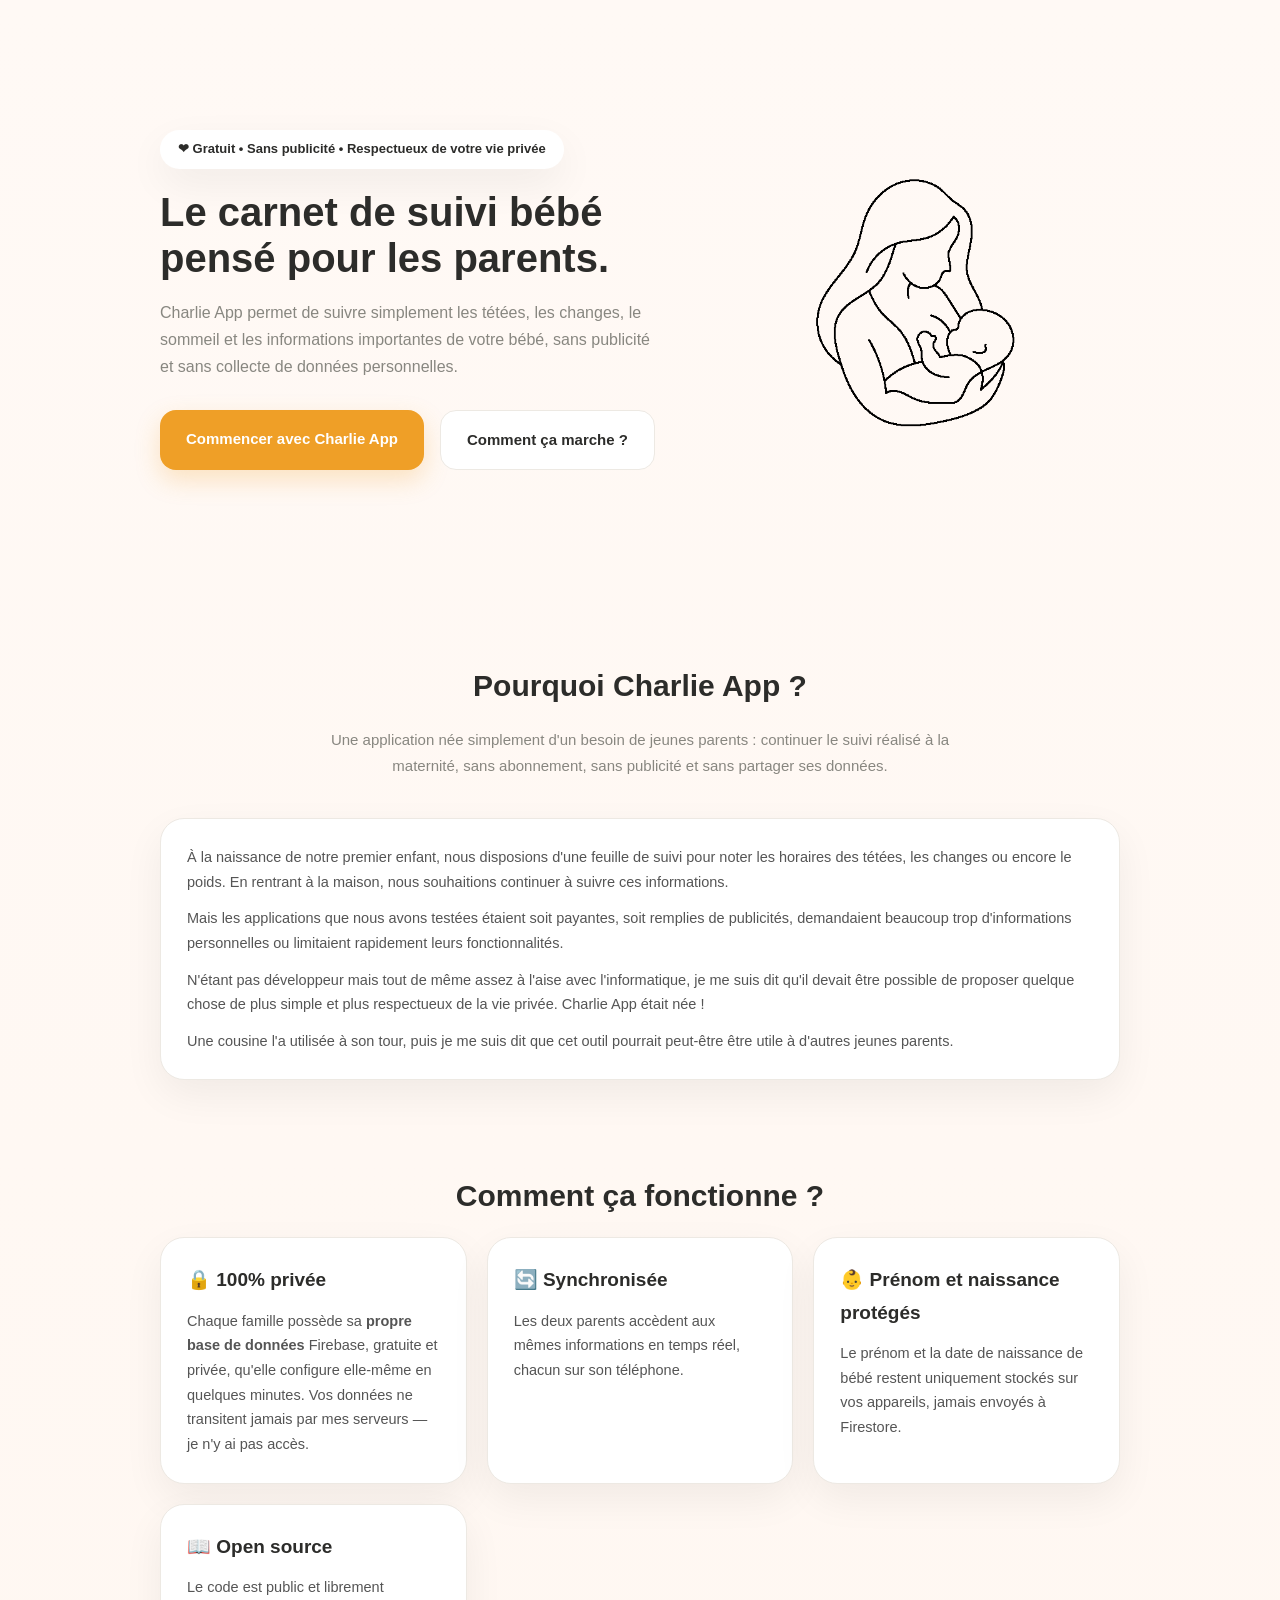
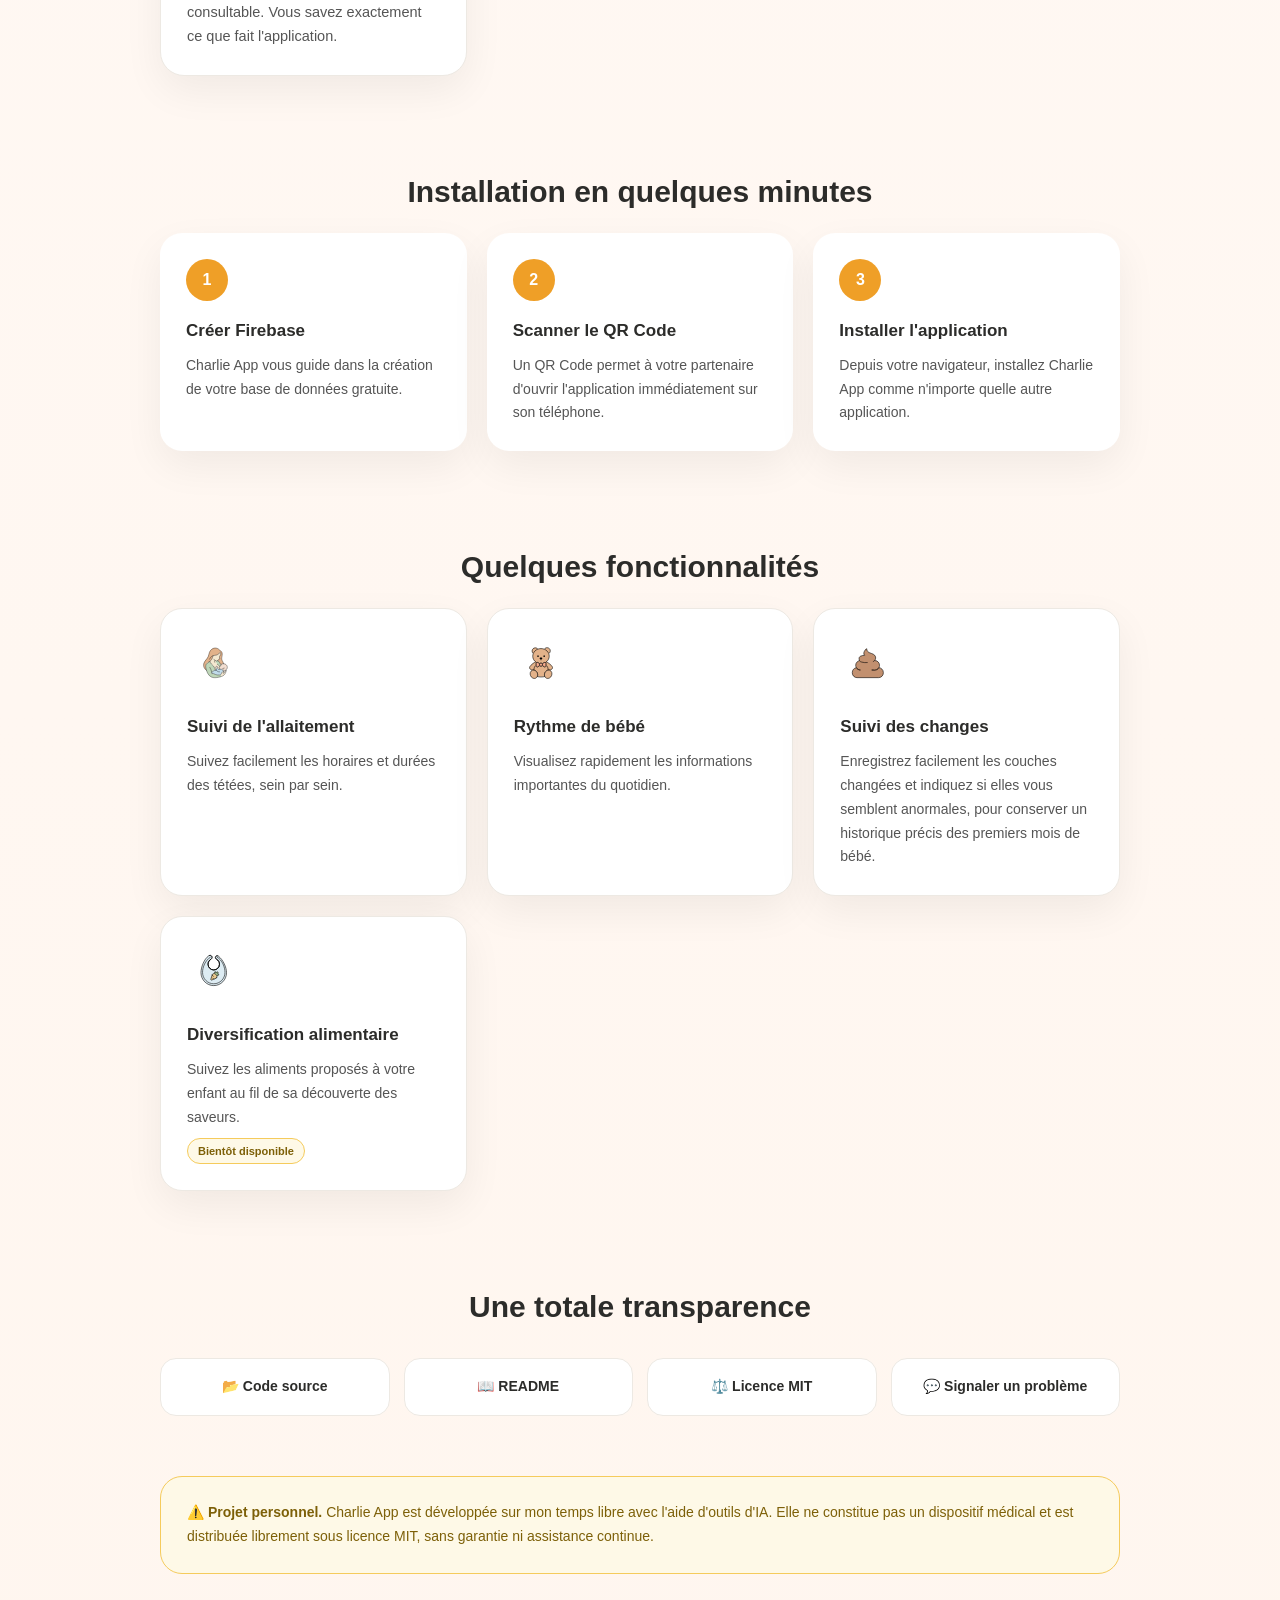
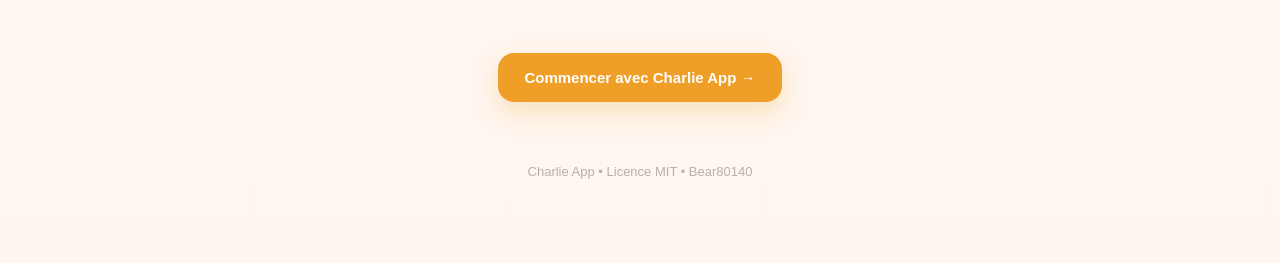
==== commit 24f2a431: "Update index.html" ====
--- a/index.html
+++ b/index.html
@@ -3,98 +3,265 @@
 <head>
 <meta charset="UTF-8">
 <meta name="viewport" content="width=device-width, initial-scale=1.0, viewport-fit=cover">
-<title>Charlie App — Suivi bébé, en toute simplicité</title>
+<meta name="apple-mobile-web-app-capable" content="yes">
+<meta name="theme-color" content="#FFF9F5">
+<link rel="manifest" href="manifest.json">
+<title>Charlie App — Le carnet de suivi bébé simple, gratuit et respectueux de votre vie privée</title>
 <style>
+:root{
+  --bg:#FFF9F5;
+  --card:#FFFFFF;
+  --primary:#EF9F27;
+  --primary-dark:#BA7517;
+  --text:#2C2C2A;
+  --light:#888780;
+  --border:#EDE9E3;
+  --shadow:0 15px 40px rgba(0,0,0,.06);
+}
 * { box-sizing: border-box; margin: 0; padding: 0; -webkit-tap-highlight-color: transparent; }
 body {
   font-family: -apple-system, BlinkMacSystemFont, "Segoe UI", sans-serif;
-  background: #FFF9F5; color: #2C2C2A; line-height: 1.6;
-}
-.wrap { max-width: 560px; margin: 0 auto; padding: 32px 20px 60px; display: flex; flex-direction: column; gap: 22px; }
-
-.hero { text-align: center; display: flex; flex-direction: column; gap: 10px; }
-.hero-emoji { font-size: 44px; }
-.hero h1 { font-size: 24px; font-weight: 800; }
-.hero p { font-size: 14px; color: #888780; }
-
-.card {
-  background: #fff; border: 1px solid #EDE9E3; border-radius: 16px; padding: 18px 20px;
-  display: flex; flex-direction: column; gap: 10px;
-}
-.card h2 { font-size: 15px; font-weight: 700; display: flex; align-items: center; gap: 8px; }
-.card p, .card li { font-size: 13px; color: #444441; }
-.card ul { padding-left: 18px; display: flex; flex-direction: column; gap: 4px; }
-
-.notice {
-  background: #FEF9E7; border: 1px solid #F5CB5C; border-radius: 14px; padding: 16px 18px;
-  font-size: 12.5px; color: #7D6008;
-}
-
-.links-grid { display: grid; grid-template-columns: 1fr 1fr; gap: 10px; }
-.link-btn {
-  background: #fff; border: 1px solid #EDE9E3; border-radius: 12px; padding: 12px;
-  text-align: center; font-size: 13px; font-weight: 600; color: #633806;
-  text-decoration: none; transition: background 0.15s;
-}
-.link-btn:hover { background: #FFF4EE; border-color: #EF9F27; }
-
-.cta {
-  display: block; text-align: center; padding: 16px; border-radius: 14px;
-  background: #EF9F27; color: #fff; font-size: 15px; font-weight: 700;
-  text-decoration: none; box-shadow: 0 4px 14px rgba(239,159,39,0.28);
-}
-.cta:hover { background: #BA7517; }
-
-.footer-note { text-align: center; font-size: 11px; color: #B4B2A9; }
+  background: linear-gradient(180deg, #FFF9F5 0%, #FFF6EF 100%);
+  color: var(--text); line-height: 1.7;
+}
+.container { max-width: 1000px; margin: 0 auto; padding: 30px 20px 80px; }
+
+/* ── HERO ── */
+.hero { display: grid; grid-template-columns: 1.1fr 0.9fr; gap: 50px; align-items: center; min-height: 60vh; }
+.hero img { width: 100%; max-width: 320px; display: block; margin: 0 auto; }
+.badge {
+  display: inline-block; padding: 8px 18px; border-radius: 30px; background: #fff;
+  box-shadow: var(--shadow); font-size: 13px; font-weight: 600; margin-bottom: 20px;
+}
+h1 { font-size: 40px; line-height: 1.15; margin-bottom: 18px; font-weight: 800; }
+.hero p { font-size: 16px; color: var(--light); margin-bottom: 30px; }
+.buttons { display: flex; gap: 16px; flex-wrap: wrap; }
+.btn { text-decoration: none; padding: 16px 26px; border-radius: 16px; font-weight: 700; font-size: 15px; transition: background .2s; }
+.btn-primary { background: var(--primary); color: #fff; box-shadow: 0 10px 25px rgba(239,159,39,.25); }
+.btn-primary:hover { background: var(--primary-dark); }
+.btn-secondary { background: #fff; color: var(--text); border: 1px solid var(--border); }
+.btn-secondary:hover { border-color: var(--primary); }
+
+/* ── SECTIONS ── */
+.section { margin-top: 90px; }
+.section-title { font-size: 30px; margin-bottom: 16px; text-align: center; font-weight: 800; }
+.section-subtitle { max-width: 640px; margin: 0 auto 40px; text-align: center; color: var(--light); font-size: 15px; }
+
+.card { background: #fff; padding: 26px; border-radius: 24px; box-shadow: var(--shadow); border: 1px solid var(--border); }
+.card h3 { margin-bottom: 12px; font-size: 19px; }
+.card p { color: #555; font-size: 14.5px; }
+.card p + p { margin-top: 12px; }
+.card ul { padding-left: 18px; display: flex; flex-direction: column; gap: 6px; margin-top: 6px; }
+.card li { color: #555; font-size: 14.5px; }
+
+.grid { display: grid; grid-template-columns: repeat(auto-fit, minmax(260px,1fr)); gap: 20px; }
+
+/* ── TIMELINE ── */
+.timeline { display: grid; grid-template-columns: repeat(auto-fit, minmax(230px,1fr)); gap: 20px; }
+.step { background: #fff; padding: 26px; border-radius: 22px; box-shadow: var(--shadow); }
+.number {
+  width: 42px; height: 42px; display: flex; align-items: center; justify-content: center;
+  border-radius: 50%; background: var(--primary); color: #fff; font-weight: 700; margin-bottom: 16px;
+}
+.step h3 { font-size: 17px; margin-bottom: 8px; }
+.step p { color: #555; font-size: 14px; }
+
+/* ── FEATURES ── */
+.features { display: grid; grid-template-columns: repeat(auto-fit, minmax(240px,1fr)); gap: 20px; }
+.feature { background: #fff; padding: 26px; border-radius: 22px; box-shadow: var(--shadow); border: 1px solid var(--border); }
+.feature img { width: 56px; height: 56px; margin-bottom: 14px; }
+.feature h3 { font-size: 17px; margin-bottom: 8px; }
+.feature p { color: #555; font-size: 14px; }
+.feature .soon { display: inline-block; margin-top: 8px; font-size: 11px; font-weight: 700; color: #7D6008; background: #FEF9E7; border: 1px solid #F5CB5C; border-radius: 20px; padding: 3px 10px; }
+
+/* ── NOTICE ── */
+.notice { margin-top: 60px; padding: 24px 26px; border-radius: 22px; background: #FEF9E7; border: 1px solid #F5CB5C; color: #7D6008; font-size: 14px; }
+
+/* ── GITHUB LINKS ── */
+.github { display: grid; grid-template-columns: repeat(auto-fit, minmax(200px,1fr)); gap: 14px; margin-top: 26px; }
+.link { text-decoration: none; padding: 16px; background: #fff; border-radius: 16px; border: 1px solid var(--border); font-weight: 600; font-size: 14px; color: var(--text); text-align: center; transition: border-color .2s; }
+.link:hover { border-color: var(--primary); }
+
+.footer { margin-top: 70px; text-align: center; color: #B4B2A9; font-size: 13px; }
+
+@media (max-width: 900px) {
+  .hero { grid-template-columns: 1fr; text-align: center; gap: 30px; min-height: auto; }
+  .hero img { order: -1; max-width: 220px; }
+  h1 { font-size: 32px; }
+  .buttons { justify-content: center; }
+  .section { margin-top: 60px; }
+}
 </style>
 </head>
 <body>
-<div class="wrap">
-
-  <div class="hero">
-    <div class="hero-emoji">👶</div>
-    <h1>Charlie App</h1>
-    <p>Un carnet de suivi bébé simple, gratuit, sans publicité et sans revente de vos données.</p>
+
+<div class="container">
+
+  <!-- HERO -->
+  <section class="hero">
+    <div>
+      <span class="badge">❤ Gratuit • Sans publicité • Respectueux de votre vie privée</span>
+      <h1>Le carnet de suivi bébé pensé pour les parents.</h1>
+      <p>
+        Charlie App permet de suivre simplement les tétées, les changes, le sommeil et les
+        informations importantes de votre bébé, sans publicité et sans collecte de données personnelles.
+      </p>
+      <div class="buttons">
+        <a href="app.html" class="btn btn-primary">Commencer avec Charlie App</a>
+        <a href="#fonctionnement" class="btn btn-secondary">Comment ça marche ?</a>
+      </div>
+    </div>
+    <div>
+      <img src="./icon-512.png" alt="Logo Charlie App">
+    </div>
+  </section>
+
+  <!-- POURQUOI -->
+  <section class="section">
+    <h2 class="section-title">Pourquoi Charlie App ?</h2>
+    <p class="section-subtitle">
+      Une application née simplement d'un besoin de jeunes parents : continuer le suivi réalisé
+      à la maternité, sans abonnement, sans publicité et sans partager ses données.
+    </p>
+    <div class="card">
+      <p>
+        À la naissance de notre premier enfant, nous disposions d'une feuille de suivi pour noter
+        les horaires des tétées, les changes ou encore le poids. En rentrant à la maison, nous
+        souhaitions continuer à suivre ces informations.
+      </p>
+      <p>
+        Mais les applications que nous avons testées étaient soit payantes, soit remplies de
+        publicités, demandaient beaucoup trop d'informations personnelles ou limitaient rapidement
+        leurs fonctionnalités.
+      </p>
+      <p>
+        N'étant pas développeur mais tout de même assez à l'aise avec l'informatique, je me suis dit
+        qu'il devait être possible de proposer quelque chose de plus simple et plus respectueux de
+        la vie privée. Charlie App était née !
+      </p>
+      <p>
+        Une cousine l'a utilisée à son tour, puis je me suis dit que cet outil pourrait peut-être
+        être utile à d'autres jeunes parents.
+      </p>
+    </div>
+  </section>
+
+  <!-- COMMENT CA FONCTIONNE -->
+  <section class="section" id="fonctionnement">
+    <h2 class="section-title">Comment ça fonctionne ?</h2>
+    <div class="grid">
+      <div class="card">
+        <h3>🔒 100% privée</h3>
+        <p>
+          Chaque famille possède sa <strong>propre base de données</strong> Firebase, gratuite et privée,
+          qu'elle configure elle-même en quelques minutes. Vos données ne transitent jamais par mes
+          serveurs — je n'y ai pas accès.
+        </p>
+      </div>
+      <div class="card">
+        <h3>🔄 Synchronisée</h3>
+        <p>
+          Les deux parents accèdent aux mêmes informations en temps réel, chacun sur son téléphone.
+        </p>
+      </div>
+      <div class="card">
+        <h3>👶 Prénom et naissance protégés</h3>
+        <p>
+          Le prénom et la date de naissance de bébé restent uniquement stockés sur vos appareils,
+          jamais envoyés à Firestore.
+        </p>
+      </div>
+      <div class="card">
+        <h3>📖 Open source</h3>
+        <p>
+          Le code est public et librement consultable. Vous savez exactement ce que fait l'application.
+        </p>
+      </div>
+    </div>
+  </section>
+
+  <!-- INSTALLATION -->
+  <section class="section">
+    <h2 class="section-title">Installation en quelques minutes</h2>
+    <div class="timeline">
+      <div class="step">
+        <div class="number">1</div>
+        <h3>Créer Firebase</h3>
+        <p>Charlie App vous guide dans la création de votre base de données gratuite.</p>
+      </div>
+      <div class="step">
+        <div class="number">2</div>
+        <h3>Scanner le QR Code</h3>
+        <p>Un QR Code permet à votre partenaire d'ouvrir l'application immédiatement sur son téléphone.</p>
+      </div>
+      <div class="step">
+        <div class="number">3</div>
+        <h3>Installer l'application</h3>
+        <p>Depuis votre navigateur, installez Charlie App comme n'importe quelle autre application.</p>
+      </div>
+    </div>
+  </section>
+
+  <!-- FONCTIONNALITÉS -->
+  <section class="section">
+    <h2 class="section-title">Quelques fonctionnalités</h2>
+    <div class="features">
+      <div class="feature">
+        <img src="./images/down_allaitement.svg" alt="Suivi de l'allaitement">
+        <h3>Suivi de l'allaitement</h3>
+        <p>Suivez facilement les horaires et durées des tétées, sein par sein.</p>
+      </div>
+      <div class="feature">
+        <img src="./images/down_rythme.svg" alt="Rythme de bébé">
+        <h3>Rythme de bébé</h3>
+        <p>Visualisez rapidement les informations importantes du quotidien.</p>
+      </div>
+      <div class="feature">
+        <img src="./images/down_couches.svg" alt="Suivi des changes">
+        <h3>Suivi des changes</h3>
+        <p>
+          Enregistrez facilement les couches changées et indiquez si elles vous semblent anormales,
+          pour conserver un historique précis des premiers mois de bébé.
+        </p>
+      </div>
+      <div class="feature">
+        <img src="./images/down_diversification.svg" alt="Diversification alimentaire">
+        <h3>Diversification alimentaire</h3>
+        <p>Suivez les aliments proposés à votre enfant au fil de sa découverte des saveurs.</p>
+        <span class="soon">Bientôt disponible</span>
+      </div>
+    </div>
+  </section>
+
+  <!-- TRANSPARENCE -->
+  <section class="section">
+    <h2 class="section-title">Une totale transparence</h2>
+    <div class="github">
+      <a class="link" href="https://github.com/Bear80140/charlie-app" target="_blank">📂 Code source</a>
+      <a class="link" href="https://github.com/Bear80140/charlie-app#readme" target="_blank">📖 README</a>
+      <a class="link" href="https://github.com/Bear80140/charlie-app/blob/main/LICENSE" target="_blank">⚖️ Licence MIT</a>
+      <a class="link" href="https://github.com/Bear80140/charlie-app/issues" target="_blank">💬 Signaler un problème</a>
+    </div>
+  </section>
+
+  <div class="notice">
+    <strong>⚠️ Projet personnel.</strong> Charlie App est développée sur mon temps libre avec l'aide
+    d'outils d'IA. Elle ne constitue pas un dispositif médical et est distribuée librement sous
+    licence MIT, sans garantie ni assistance continue.
   </div>
 
-  <div class="card">
-    <h2>🙋 Qui suis-je ?</h2>
-    <p>
-      <!-- TODO Pierre : remplace ce paragraphe par ta propre présentation -->
-      Je m'appelle [Pierre], papa développeur amateur. J'ai créé cette application pour suivre le quotidien de mon
-      bébé avec ma compagne, puis je l'ai rendue disponible gratuitement pour d'autres familles.
-    </p>
-  </div>
-
-  <div class="card">
-    <h2>⚙️ Comment ça fonctionne ?</h2>
-    <p>Chaque famille possède sa <strong>propre base de données</strong> privée et gratuite (Firebase), qu'elle configure elle-même en quelques minutes lors de la première utilisation.</p>
-    <ul>
-      <li>Vos données ne transitent jamais par mes serveurs — je n'y ai pas accès.</li>
-      <li>Les deux parents accèdent aux mêmes informations en temps réel, chacun sur son téléphone.</li>
-      <li>Le prénom et la date de naissance de bébé restent uniquement sur vos appareils, jamais envoyés à Firestore.</li>
-    </ul>
-  </div>
-
-  <div class="card">
-    <h2>🔍 Transparence</h2>
-    <p>Le code de l'application est entièrement public et consultable. Vous pouvez vérifier vous-même ce qu'il fait.</p>
-    <div class="links-grid">
-      <a class="link-btn" href="https://github.com/Bear80140/charlie-app" target="_blank">📂 Code source</a>
-      <a class="link-btn" href="https://github.com/Bear80140/charlie-app#readme" target="_blank">📖 README</a>
-      <a class="link-btn" href="https://github.com/Bear80140/charlie-app/blob/main/LICENSE" target="_blank">⚖️ Licence MIT</a>
-      <a class="link-btn" href="https://github.com/Bear80140/charlie-app/issues" target="_blank">💬 Signaler un souci</a>
-    </div>
-  </div>
-
-  <div class="notice">
-    ⚠️ Projet personnel et gratuit, développé sur mon temps libre avec l'aide d'outils d'IA. Ce n'est <strong>pas un dispositif médical</strong> et je ne peux garantir ni disponibilité ni assistance continue. La licence MIT signifie que le code est fourni "tel quel", sans garantie — libre à vous de l'utiliser, de le copier ou de l'adapter.
-  </div>
-
-  <a class="cta" href="app.html">Commencer avec Charlie App →</a>
-
-  <div class="footer-note">Distribué librement sous licence MIT — Bear80140</div>
+  <section class="section" style="text-align:center;">
+    <a href="app.html" class="btn btn-primary">Commencer avec Charlie App →</a>
+  </section>
+
+  <div class="footer">Charlie App • Licence MIT • Bear80140</div>
 
 </div>
+
+<script>
+if ('serviceWorker' in navigator) {
+  navigator.serviceWorker.register('sw.js').catch(function(){});
+}
+</script>
 </body>
 </html>
